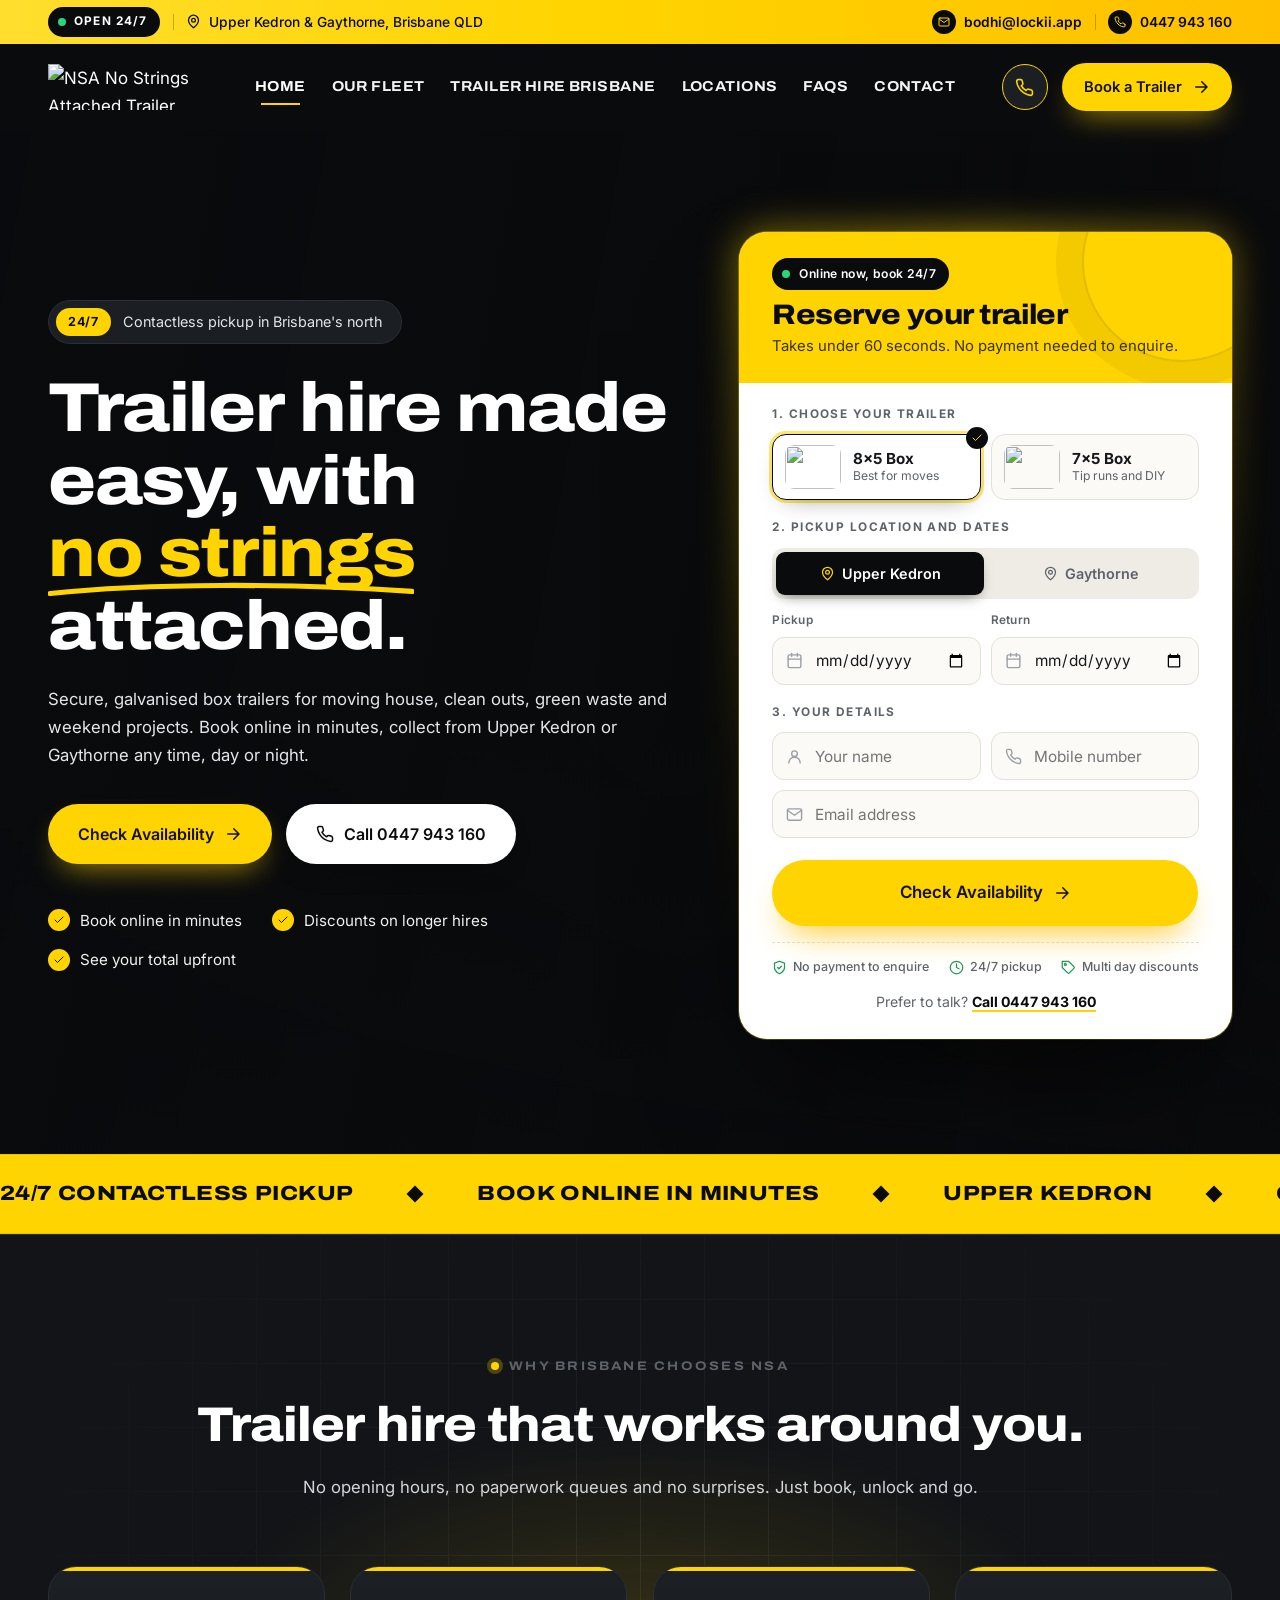
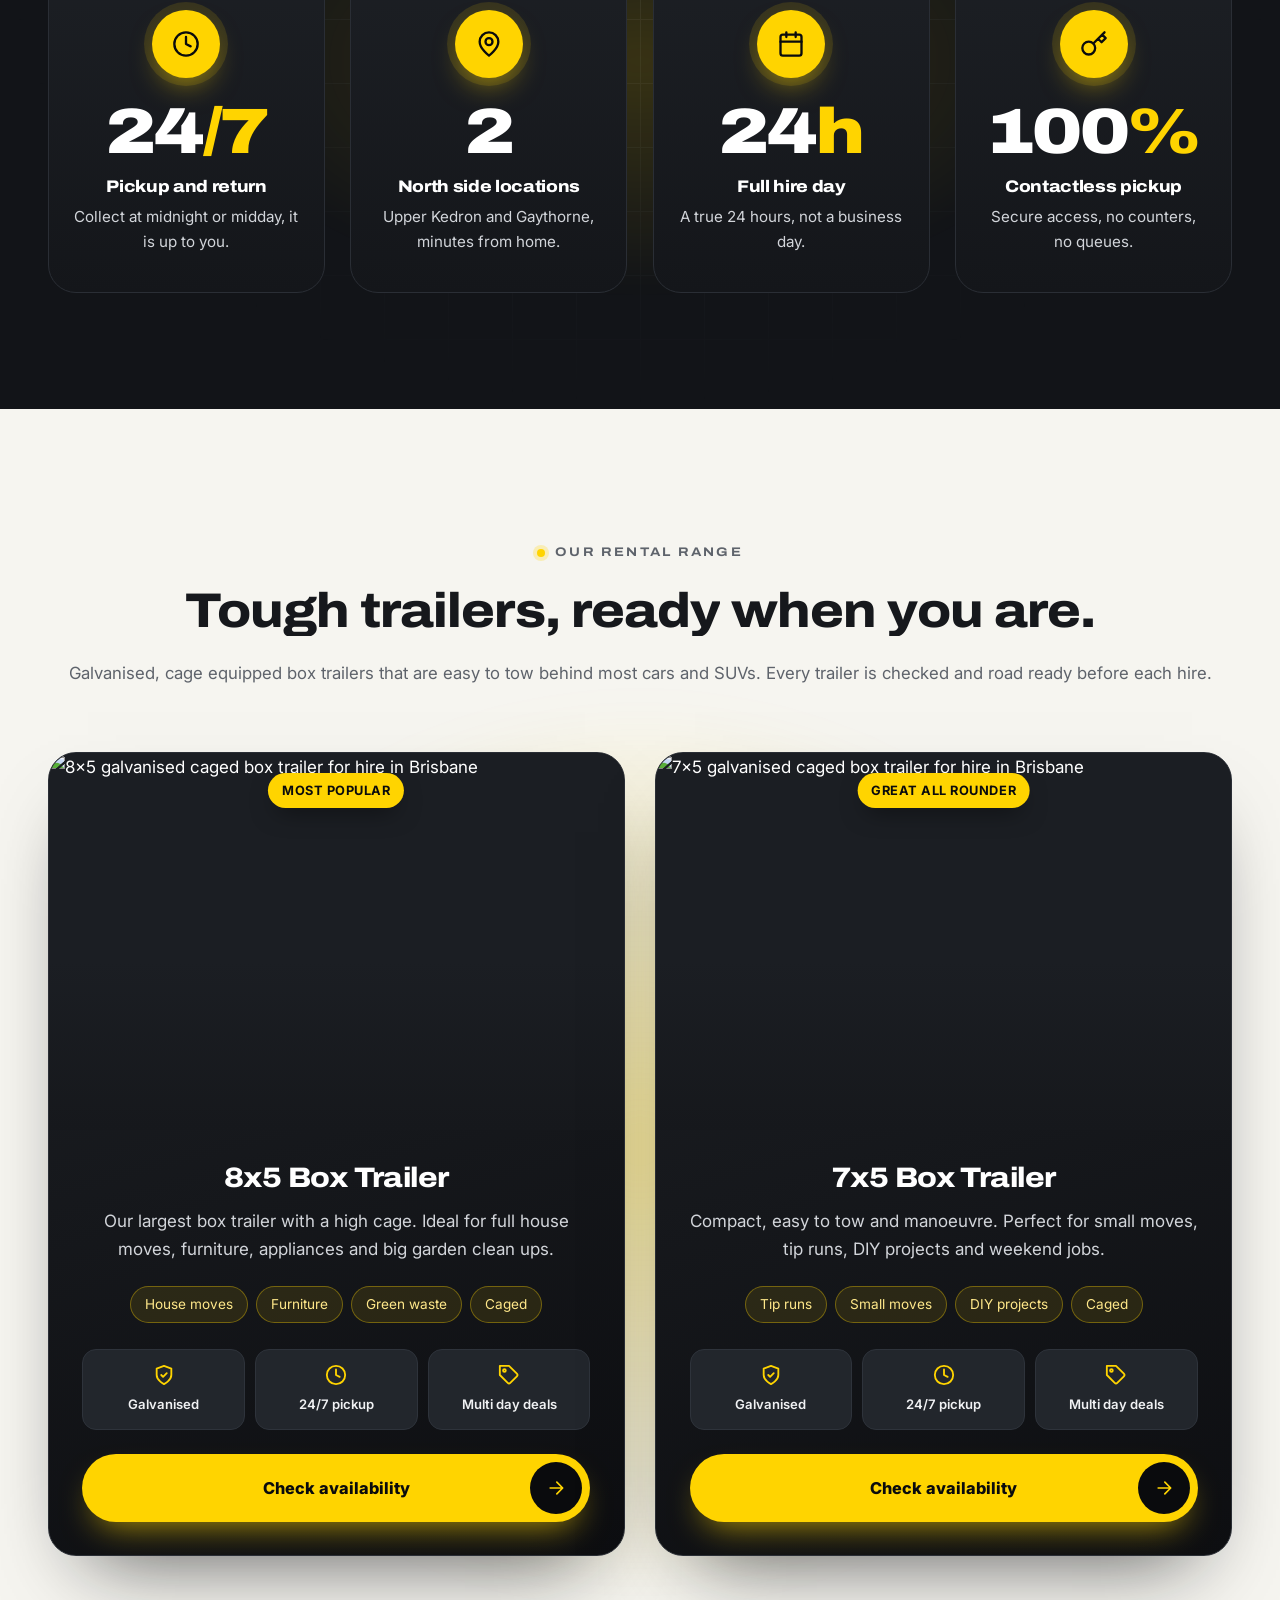
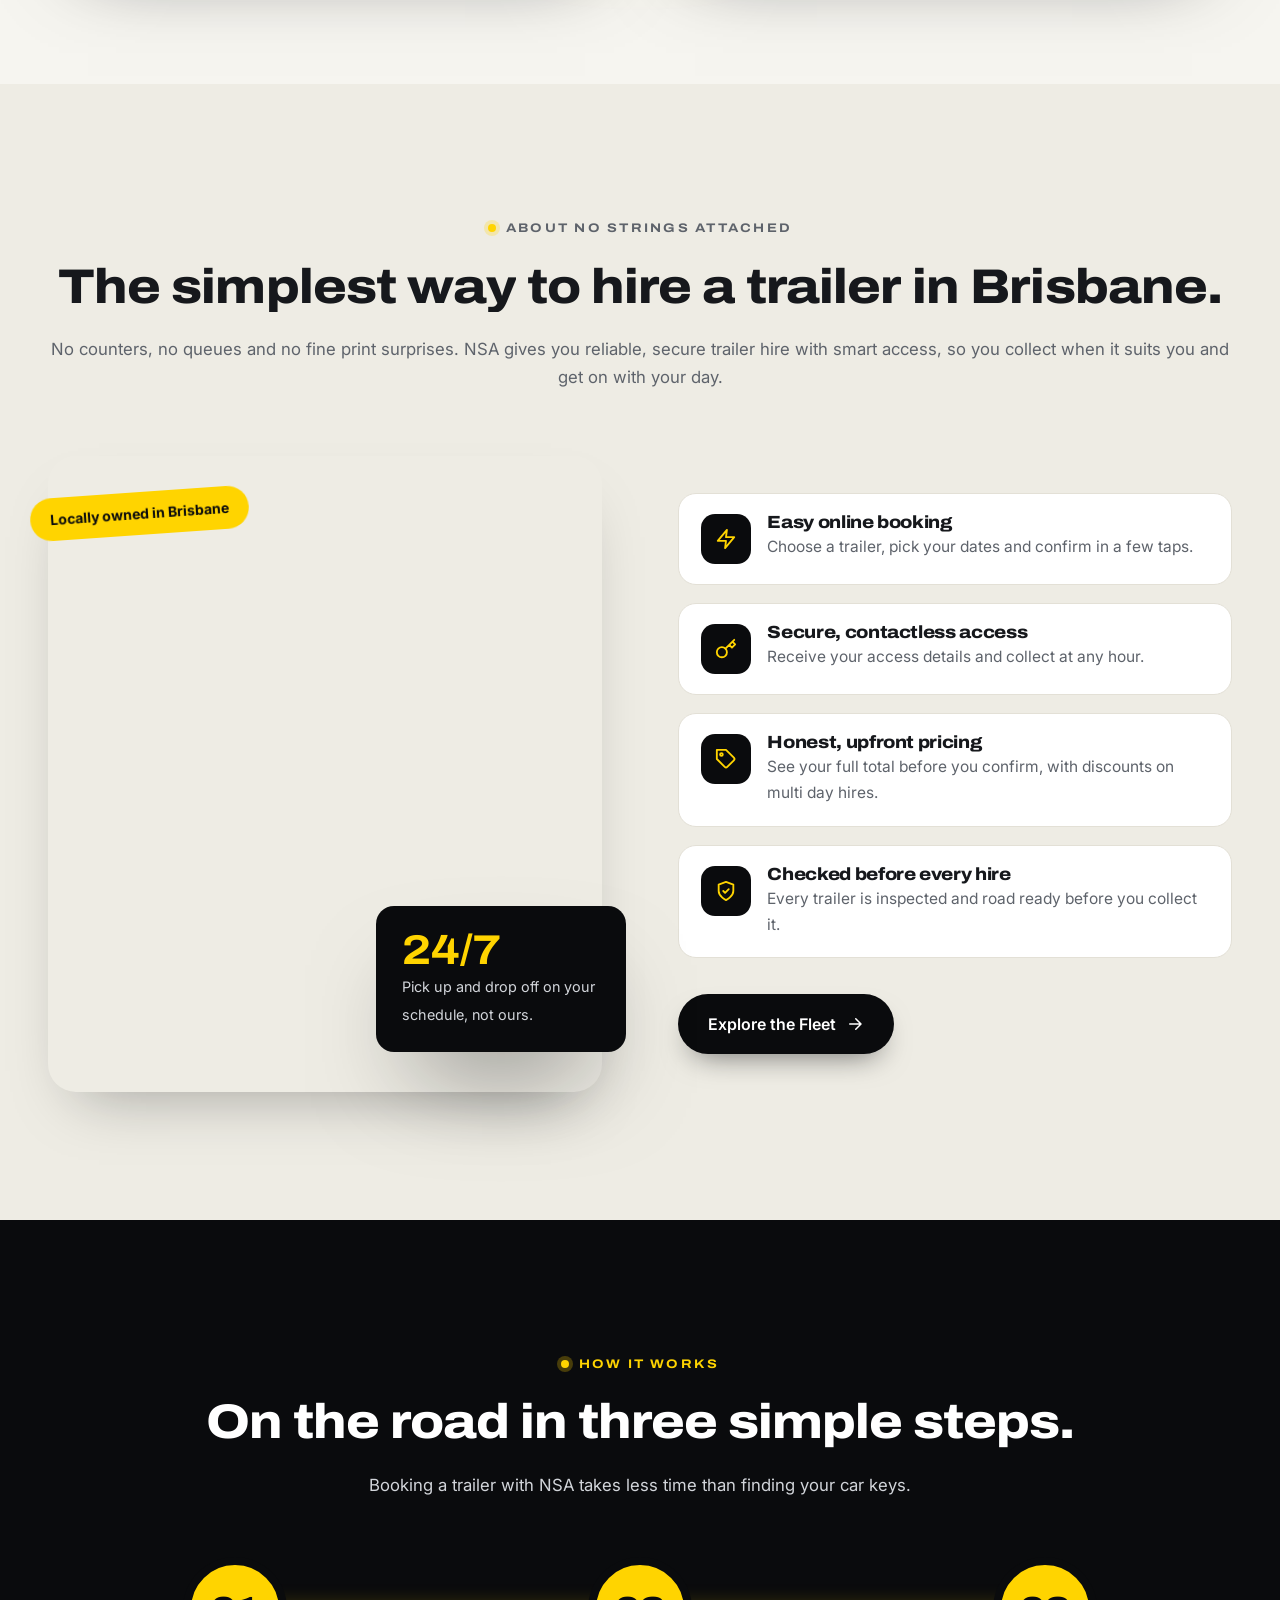
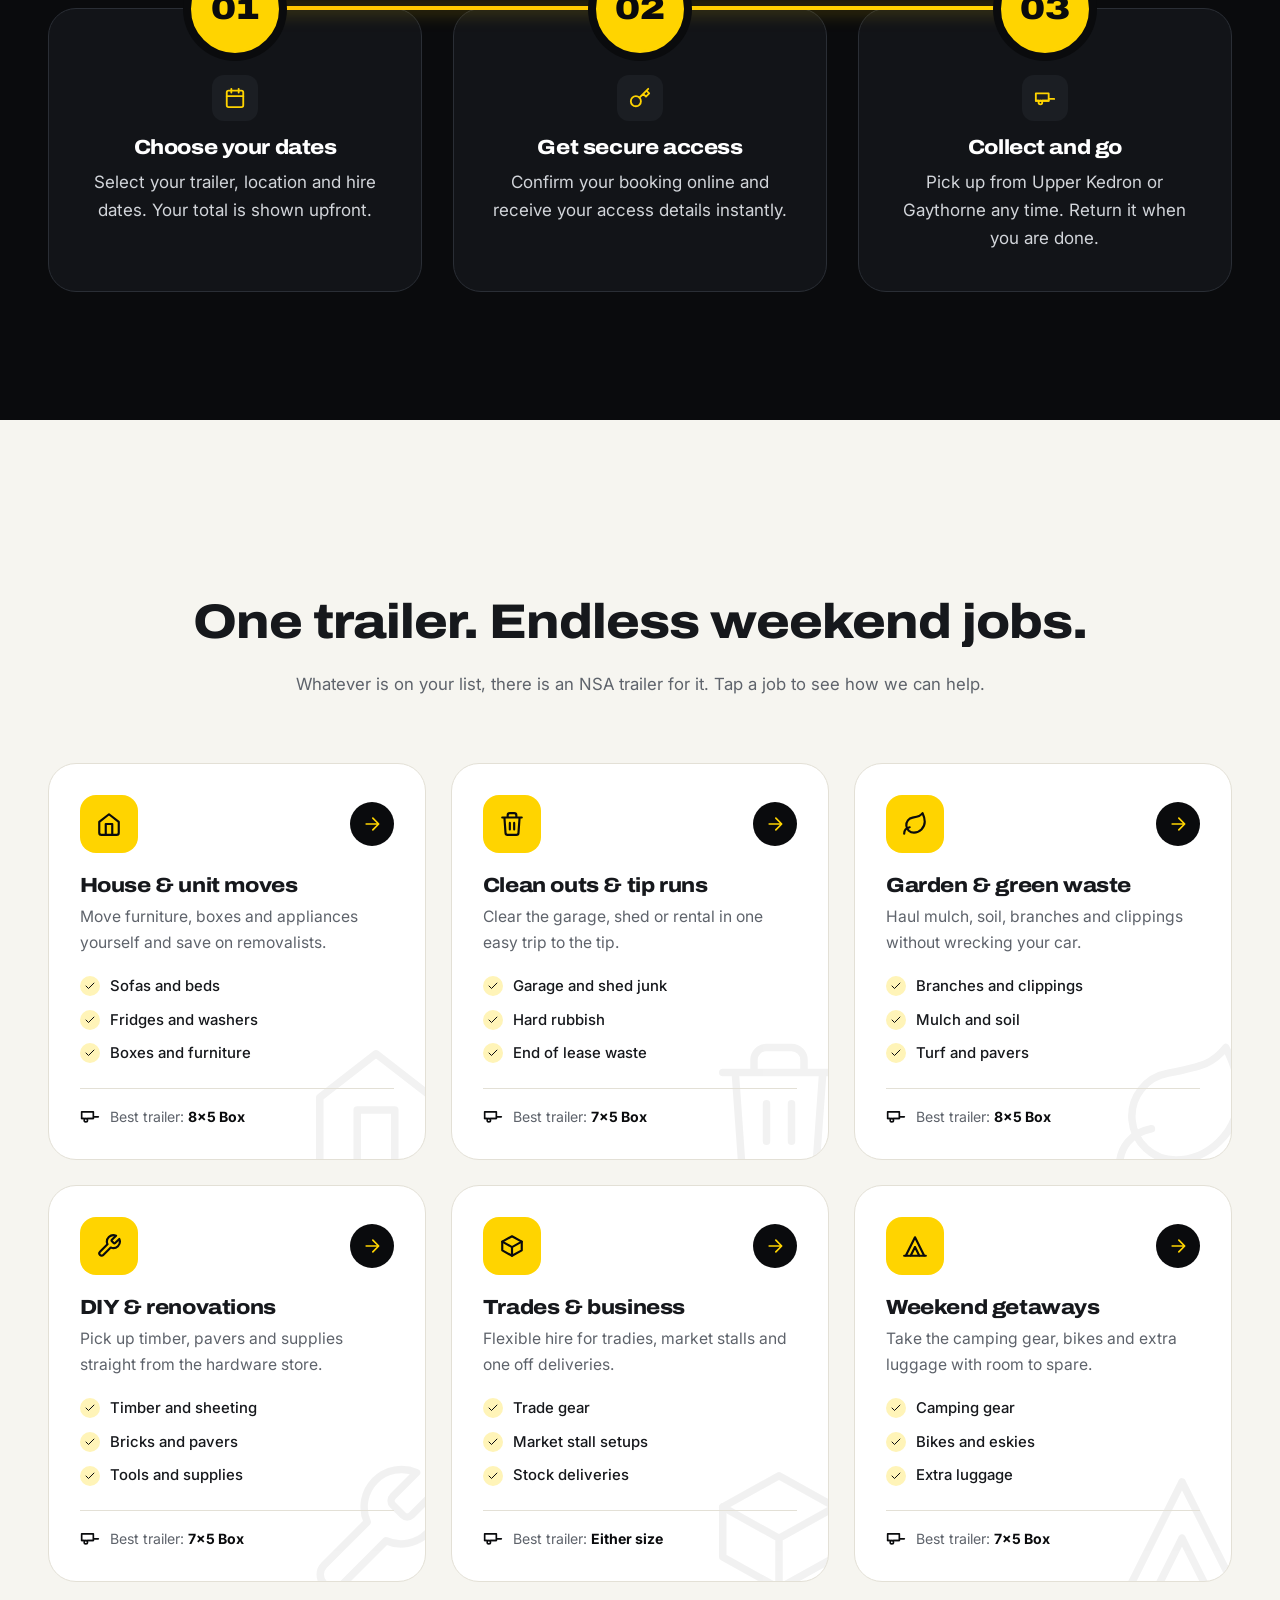
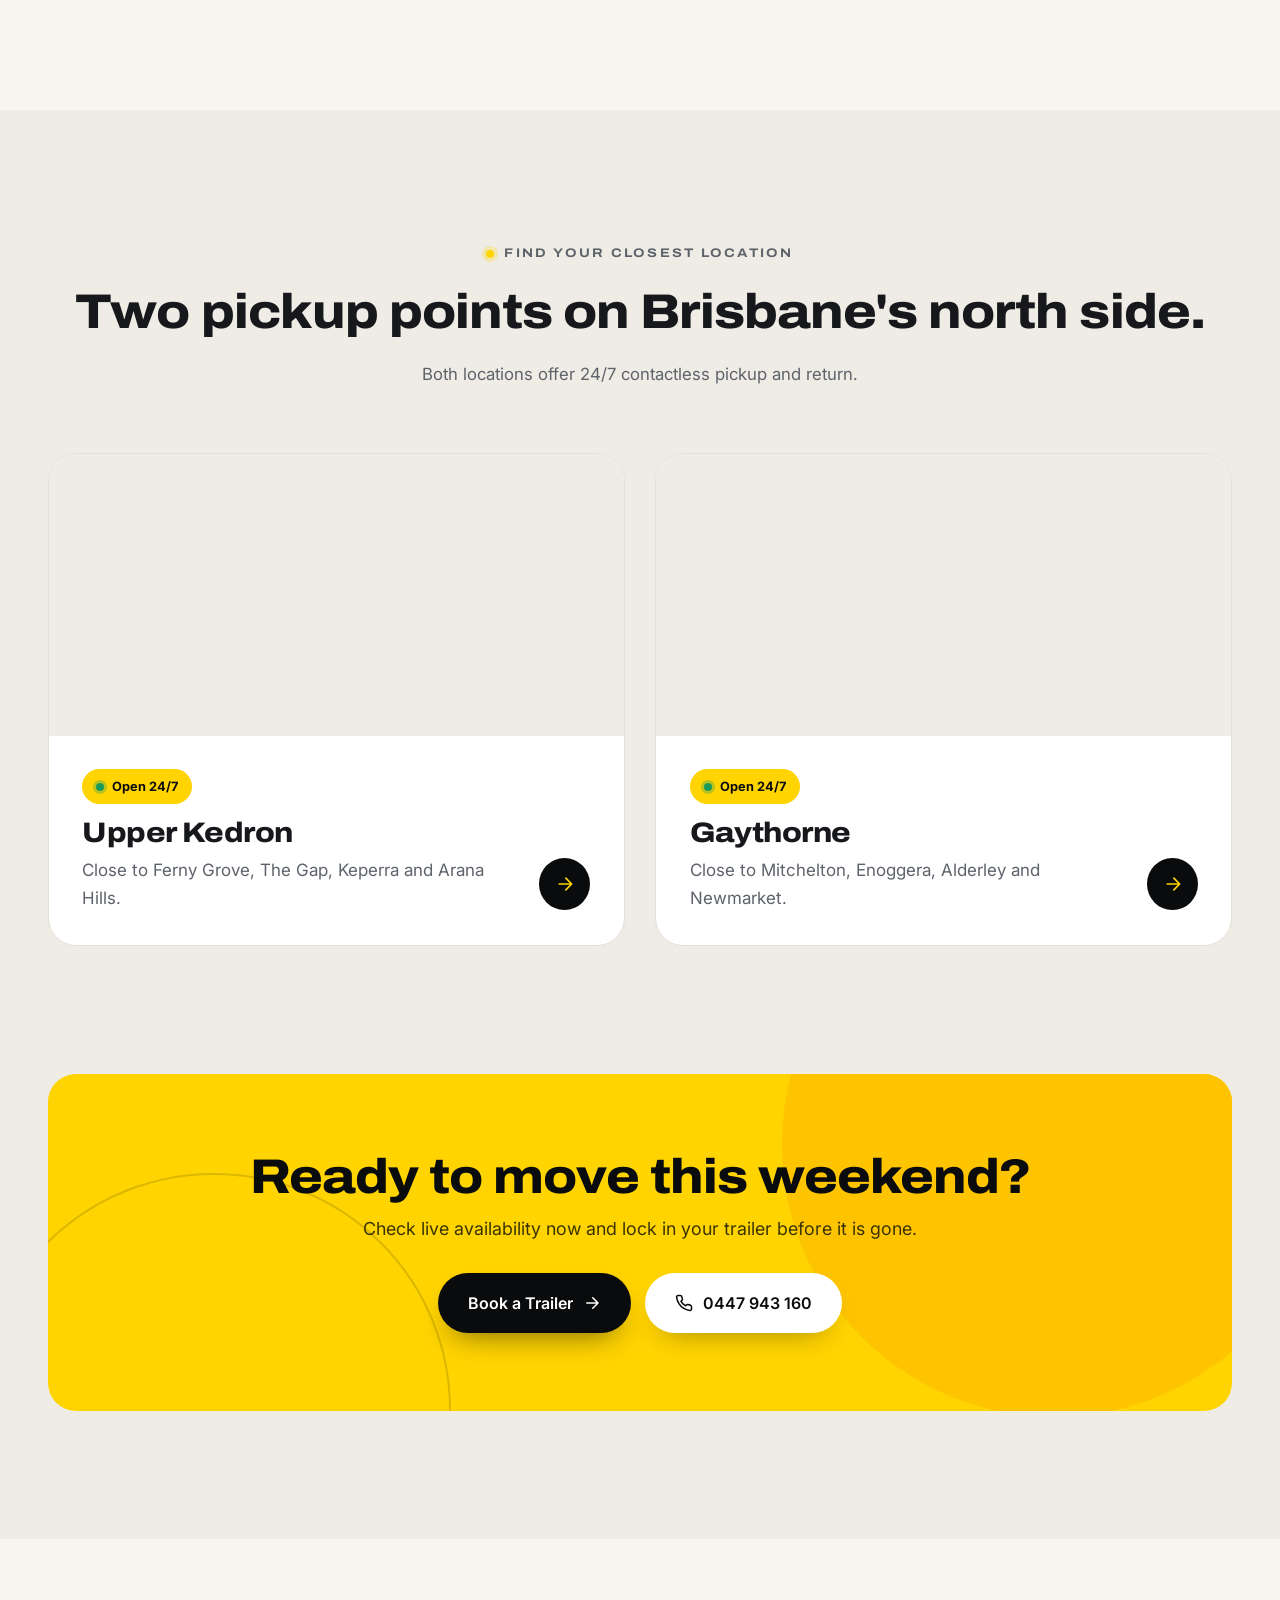
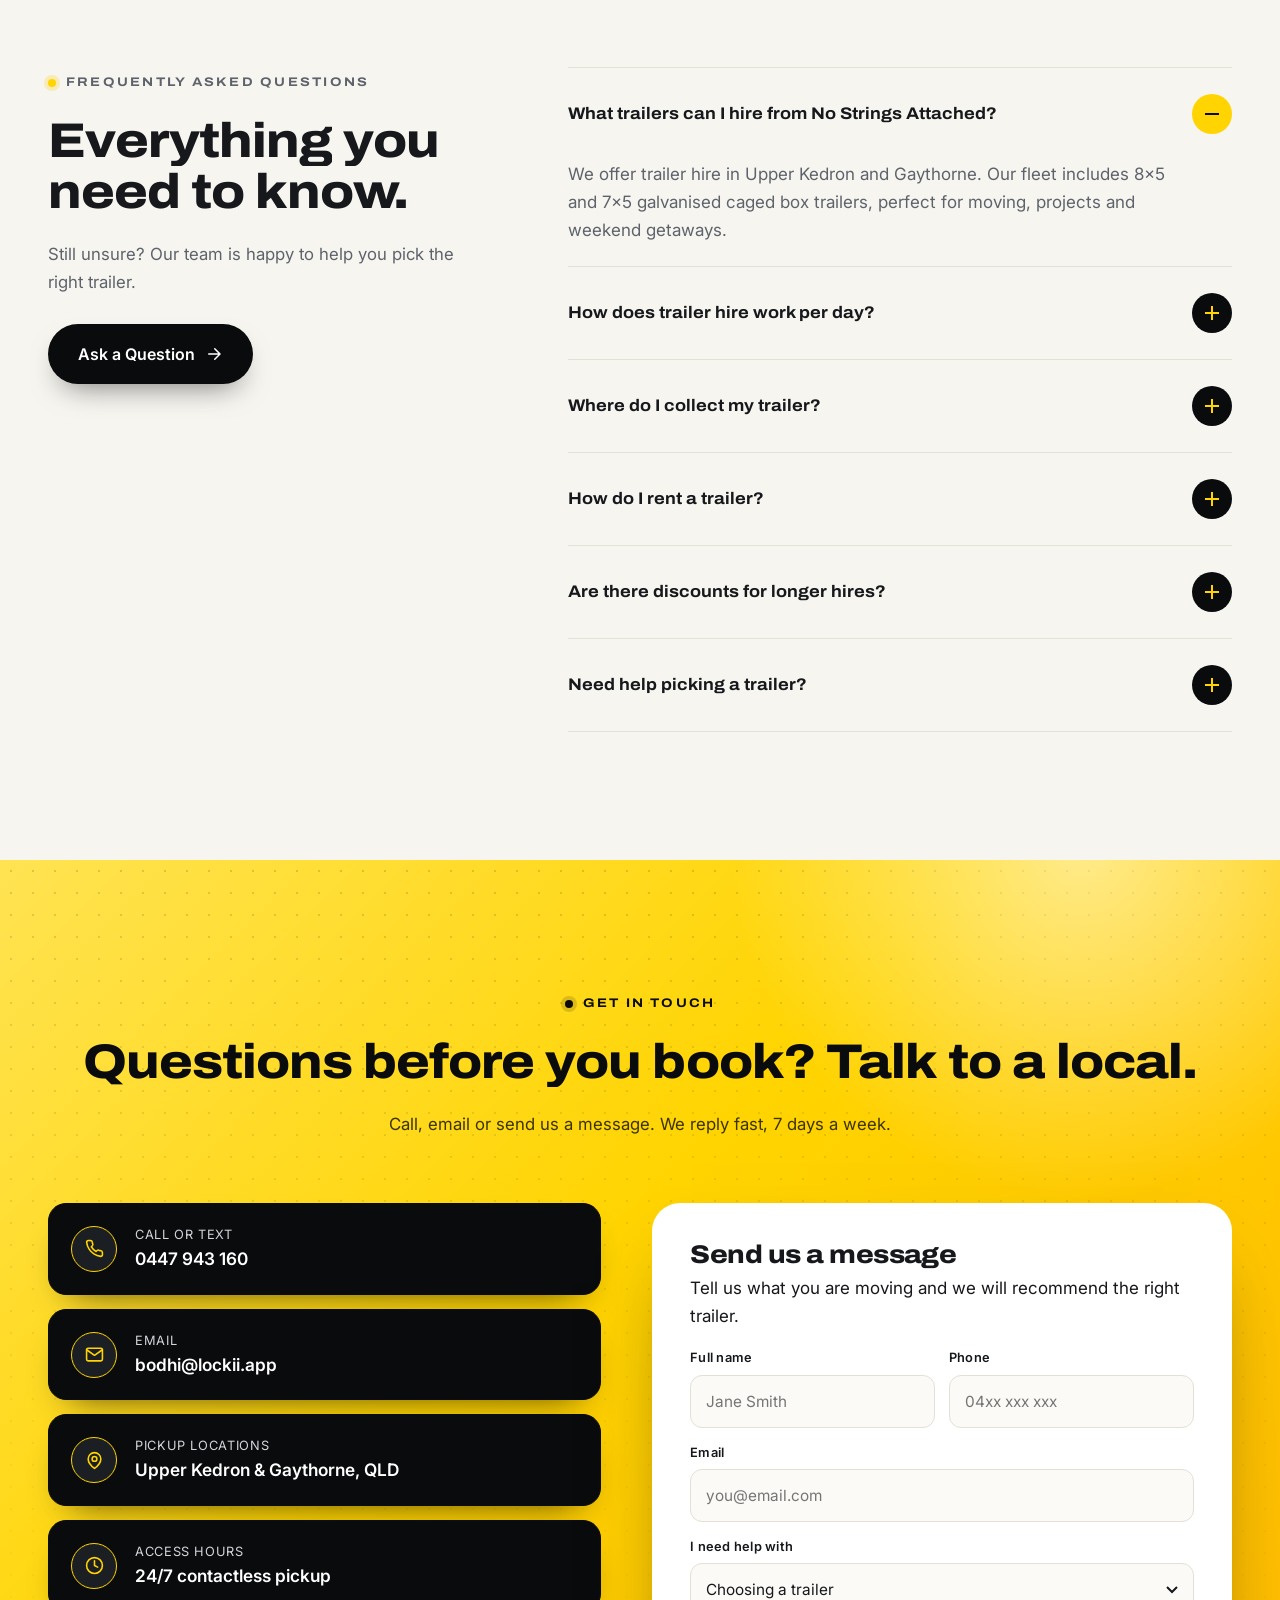
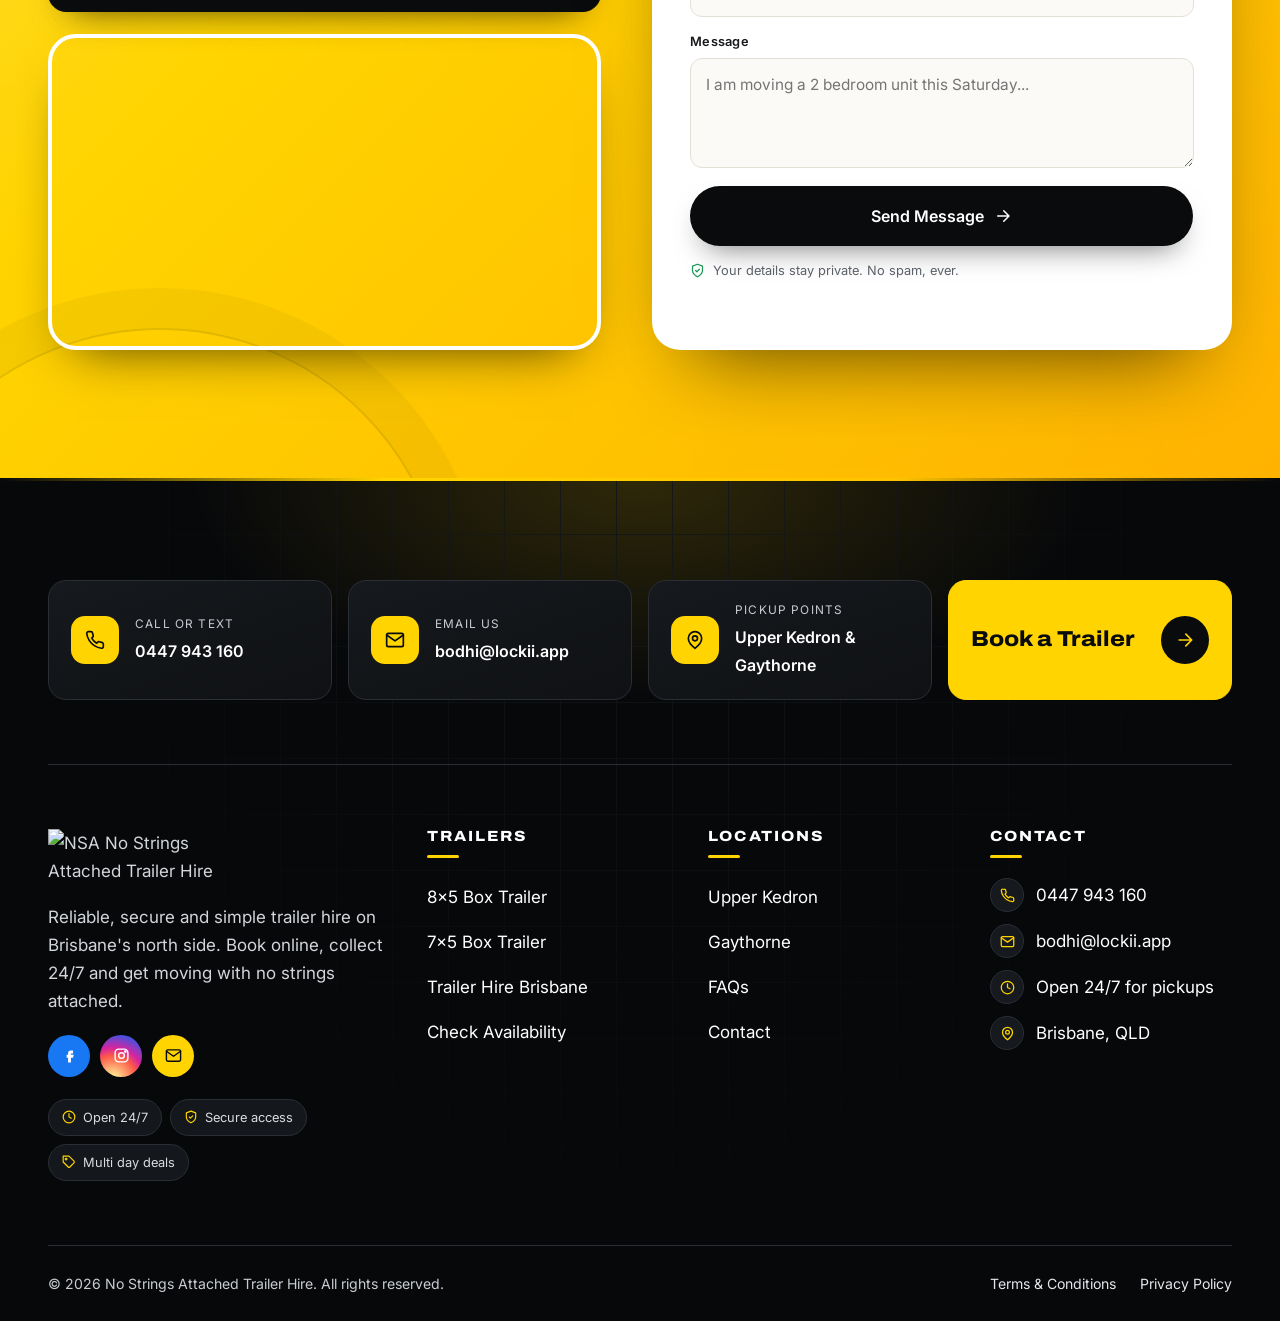
==== index.html @ 1bde9bd7 "Centre rental card badges, remove size labels" ====
<!doctype html>
<html lang="en-AU">
<head>
<meta charset="utf-8">
<meta name="viewport" content="width=device-width, initial-scale=1">
<meta name="referrer" content="no-referrer">
<title>Trailer Hire Brisbane North | 24/7 Box Trailer Hire | NSA Trailers</title>
<meta name="description" content="Secure, easy trailer hire in Upper Kedron and Gaythorne. Book 8x5 and 7x5 caged box trailers online and collect 24/7 with No Strings Attached.">
<meta name="robots" content="noindex, nofollow">
<meta property="og:title" content="Trailer Hire Brisbane North | 24/7 Box Trailer Hire | NSA Trailers">
<meta property="og:description" content="Secure, easy trailer hire in Upper Kedron and Gaythorne. Book 8x5 and 7x5 caged box trailers online and collect 24/7 with No Strings Attached.">
<meta property="og:type" content="website">
<meta name="theme-color" content="#0A0B0D">
<link rel="icon" href="https://cdn.lockii.app/f924369c-811d-4f8e-b768-aecd5cfa0ce8.png?class=md">
<link rel="preconnect" href="https://fonts.googleapis.com"><link rel="preconnect" href="https://fonts.gstatic.com" crossorigin><link href="https://fonts.googleapis.com/css2?family=Archivo:wdth,wght@62..125,400..900&family=Inter:wght@400;500;600;700&display=swap" rel="stylesheet">
<link rel="stylesheet" href="nsa.css?v=85a15f70">
<script type="application/ld+json">{"@context": "https://schema.org", "@type": "LocalBusiness", "name": "No Strings Attached Trailer Hire", "url": "https://www.nsatrailers.com.au/", "telephone": "+61447943160", "email": "bodhi@lockii.app", "image": "https://cdn.lockii.app/f924369c-811d-4f8e-b768-aecd5cfa0ce8.png?class=md", "areaServed": ["Upper Kedron", "Gaythorne", "Brisbane"], "address": {"@type": "PostalAddress", "addressLocality": "Brisbane", "addressRegion": "QLD", "addressCountry": "AU"}, "openingHours": "Mo-Su 00:00-23:59"}</script>
<script type="application/ld+json">{"@context": "https://schema.org", "@type": "FAQPage", "mainEntity": [{"@type": "Question", "name": "What trailers can I hire from No Strings Attached?", "acceptedAnswer": {"@type": "Answer", "text": "We offer trailer hire in Upper Kedron and Gaythorne. Our fleet includes 8x5 and 7x5 galvanised caged box trailers, perfect for moving, projects and weekend getaways."}}, {"@type": "Question", "name": "How does trailer hire work per day?", "acceptedAnswer": {"@type": "Answer", "text": "Our daily hire period is 24 hours. You will see your total before confirming your booking. Rates vary by trailer and longer hires are discounted."}}, {"@type": "Question", "name": "Where do I collect my trailer?", "acceptedAnswer": {"@type": "Answer", "text": "Pick up your trailer at Upper Kedron or Gaythorne. Book online, receive your secure access details and collect your trailer at your convenience. Call 0447 943 160 for assistance."}}, {"@type": "Question", "name": "How do I rent a trailer?", "acceptedAnswer": {"@type": "Answer", "text": "Select your trailer, location and dates to book online in minutes. You will see all availability and your total before confirming. Need help? Email bodhi@lockii.app or call 0447 943 160."}}, {"@type": "Question", "name": "Are there discounts for longer hires?", "acceptedAnswer": {"@type": "Answer", "text": "Yes. We offer discounts for multi day and extended trailer hires. The total depends on the trailer and duration, so check your dates on the booking form or contact us for details."}}, {"@type": "Question", "name": "Need help picking a trailer?", "acceptedAnswer": {"@type": "Answer", "text": "If you are not sure which trailer is right for your job, just ask. Our team is happy to help you choose the best fit."}}]}</script>
</head>
<body class="page-home">
<a class="sr-only" href="#main">Skip to content</a>
<div class="progress" aria-hidden="true"></div>
<div class="topbar">
  <div class="container">
    <ul class="topbar__list">
      <li><span class="topbar__open"><i></i>Open 24/7</span></li>
      <li class="topbar__hide-md"><svg viewBox="0 0 24 24" fill="none" stroke="currentColor" stroke-width="2" stroke-linecap="round" stroke-linejoin="round" aria-hidden="true"><path d="M20 10c0 6-8 12-8 12s-8-6-8-12a8 8 0 0 1 16 0z"/><circle cx="12" cy="10" r="3"/></svg> Upper Kedron &amp; Gaythorne, Brisbane QLD</li>
      <li class="topbar__hide-md"><svg viewBox="0 0 24 24" fill="none" stroke="currentColor" stroke-width="2" stroke-linecap="round" stroke-linejoin="round" aria-hidden="true"><path d="M20.6 13.4 13.4 20.6a2 2 0 0 1-2.8 0L2 12V2h10l8.6 8.6a2 2 0 0 1 0 2.8z"/><circle cx="7" cy="7" r="1.5"/></svg> Discounts On Multi Day Hires</li>
    </ul>
    <ul class="topbar__list">
      <li><a href="mailto:bodhi@lockii.app"><span class="topbar__ico"><svg viewBox="0 0 24 24" fill="none" stroke="currentColor" stroke-width="2" stroke-linecap="round" stroke-linejoin="round" aria-hidden="true"><rect x="2" y="4" width="20" height="16" rx="2"/><path d="m22 6-10 7L2 6"/></svg></span>bodhi@lockii.app</a></li>
      <li><a href="tel:+61447943160"><span class="topbar__ico"><svg viewBox="0 0 24 24" fill="none" stroke="currentColor" stroke-width="2" stroke-linecap="round" stroke-linejoin="round" aria-hidden="true"><path d="M22 16.9v3a2 2 0 0 1-2.2 2 19.8 19.8 0 0 1-8.6-3.1 19.5 19.5 0 0 1-6-6A19.8 19.8 0 0 1 2.1 4.2 2 2 0 0 1 4.1 2h3a2 2 0 0 1 2 1.7c.1.9.4 1.8.7 2.7a2 2 0 0 1-.5 2.1L8 9.8a16 16 0 0 0 6 6l1.3-1.3a2 2 0 0 1 2.1-.4c.9.3 1.8.6 2.7.7a2 2 0 0 1 1.7 2z"/></svg></span>0447 943 160</a></li>
    </ul>
  </div>
</div>
<header class="site-header">
  <div class="container">
    <a class="logo" href="./" aria-label="No Strings Attached Trailer Hire home">
      <img src="https://cdn.lockii.app/f924369c-811d-4f8e-b768-aecd5cfa0ce8.png?class=md" alt="NSA No Strings Attached Trailer Hire" width="160" height="46">
    </a>
    <nav aria-label="Primary">
      <ul class="nav">
        <li><a href="./" class="is-active">Home</a></li>
        <li><a href="./#fleet">Our Fleet</a></li>
        <li><a href="trailer-hire-brisbane.html" class="">Trailer Hire Brisbane</a></li>
        <li><a href="./#locations">Locations</a></li>
        <li><a href="./#faq">FAQs</a></li>
        <li><a href="#contact">Contact</a></li>
      </ul>
    </nav>
    <div class="header-actions">
      <a class="header-call" href="tel:+61447943160" aria-label="Call NSA Trailers on 0447 943 160">
        <span class="icon-circle icon-circle--pulse"><svg viewBox="0 0 24 24" fill="none" stroke="currentColor" stroke-width="2" stroke-linecap="round" stroke-linejoin="round" aria-hidden="true"><path d="M22 16.9v3a2 2 0 0 1-2.2 2 19.8 19.8 0 0 1-8.6-3.1 19.5 19.5 0 0 1-6-6A19.8 19.8 0 0 1 2.1 4.2 2 2 0 0 1 4.1 2h3a2 2 0 0 1 2 1.7c.1.9.4 1.8.7 2.7a2 2 0 0 1-.5 2.1L8 9.8a16 16 0 0 0 6 6l1.3-1.3a2 2 0 0 1 2.1-.4c.9.3 1.8.6 2.7.7a2 2 0 0 1 1.7 2z"/></svg></span>
        <span class="header-call__text"><small>Call us anytime</small>0447 943 160</span>
      </a>
      <a class="btn btn--brand btn--sm" href="#quote">Book a Trailer <svg viewBox="0 0 24 24" fill="none" stroke="currentColor" stroke-width="2" stroke-linecap="round" stroke-linejoin="round" aria-hidden="true"><path d="M5 12h14M13 5l7 7-7 7"/></svg></a>
      <button class="hamburger" aria-label="Open menu" aria-expanded="false" aria-controls="mobile-panel"><span></span><span></span><span></span></button>
    </div>
  </div>
</header>
<div class="mobile-panel" id="mobile-panel">
  <ul>
    <li><a href="./">Home</a></li>
    <li><a href="./#fleet">Our Fleet</a></li>
    <li><a href="trailer-hire-brisbane.html">Trailer Hire Brisbane</a></li>
    <li><a href="./#locations">Locations</a></li>
    <li><a href="./#faq">FAQs</a></li>
    <li><a href="#contact">Contact</a></li>
  </ul>
  <a class="btn btn--brand btn--block" href="#quote">Book a Trailer <svg viewBox="0 0 24 24" fill="none" stroke="currentColor" stroke-width="2" stroke-linecap="round" stroke-linejoin="round" aria-hidden="true"><path d="M5 12h14M13 5l7 7-7 7"/></svg></a>
  <p>Upper Kedron &amp; Gaythorne, Brisbane QLD<br>0447 943 160 &middot; bodhi@lockii.app</p>
</div>
<main id="main">
<!-- HERO: content visible immediately, no reveal animation -->
<section class="hero">
  <div class="hero__bg" style="background-image:url('https://cdn.lockii.app/a5ae50af-2bdd-4f65-ba10-10ef1a1c7e97.png?class=xl')"></div>
  <div class="container hero__grid">
    <div class="hero__content">
      <span class="hero__badge"><b>24/7</b> Contactless pickup in Brisbane's north</span>
      <h1>Trailer hire made easy, with <em>no strings<svg viewBox="0 0 300 20" preserveAspectRatio="none" aria-hidden="true"><path d="M2 14 C 80 4, 200 4, 298 12" fill="none" stroke="currentColor" stroke-width="5" stroke-linecap="round"/></svg></em> attached.</h1>
      <p class="hero__lead">Secure, galvanised box trailers for moving house, clean outs, green waste and weekend projects. Book online in minutes, collect from Upper Kedron or Gaythorne any time, day or night.</p>
      <div class="hero__ctas">
        <a class="btn btn--brand" href="#quote">Check Availability <svg viewBox="0 0 24 24" fill="none" stroke="currentColor" stroke-width="2" stroke-linecap="round" stroke-linejoin="round" aria-hidden="true"><path d="M5 12h14M13 5l7 7-7 7"/></svg></a>
        <a class="btn btn--white" href="tel:+61447943160"><svg viewBox="0 0 24 24" fill="none" stroke="currentColor" stroke-width="2" stroke-linecap="round" stroke-linejoin="round" aria-hidden="true"><path d="M22 16.9v3a2 2 0 0 1-2.2 2 19.8 19.8 0 0 1-8.6-3.1 19.5 19.5 0 0 1-6-6A19.8 19.8 0 0 1 2.1 4.2 2 2 0 0 1 4.1 2h3a2 2 0 0 1 2 1.7c.1.9.4 1.8.7 2.7a2 2 0 0 1-.5 2.1L8 9.8a16 16 0 0 0 6 6l1.3-1.3a2 2 0 0 1 2.1-.4c.9.3 1.8.6 2.7.7a2 2 0 0 1 1.7 2z"/></svg> Call 0447 943 160</a>
      </div>
      <ul class="hero__trust">
        <li><span class="check"><svg viewBox="0 0 24 24" fill="none" stroke="currentColor" stroke-width="2" stroke-linecap="round" stroke-linejoin="round" aria-hidden="true"><path d="M20 6 9 17l-5-5"/></svg></span>Book online in minutes</li>
        <li><span class="check"><svg viewBox="0 0 24 24" fill="none" stroke="currentColor" stroke-width="2" stroke-linecap="round" stroke-linejoin="round" aria-hidden="true"><path d="M20 6 9 17l-5-5"/></svg></span>Discounts on longer hires</li>
        <li><span class="check"><svg viewBox="0 0 24 24" fill="none" stroke="currentColor" stroke-width="2" stroke-linecap="round" stroke-linejoin="round" aria-hidden="true"><path d="M20 6 9 17l-5-5"/></svg></span>See your total upfront</li>
      </ul>
    </div>
    <div class="hero__media" role="img" aria-label="NSA galvanised box trailers ready for hire in Brisbane" style="background-image:url('https://cdn.lockii.app/a5ae50af-2bdd-4f65-ba10-10ef1a1c7e97.png?class=lg')"></div>
    <div class="hero__form">
      <form class="form-card qf" id="quote" data-demo action="#" method="post">
  <div class="form-body">
    <div class="qf__head">
      <div class="qf__status"><i></i>Online now, book 24/7</div>
      <h2>Reserve your trailer</h2>
      <p>Takes under 60 seconds. No payment needed to enquire.</p>
    </div>

    <div class="qf__inner">
      <fieldset class="qf__group">
        <legend>1. Choose your trailer</legend>
        <div class="qf__trailers">
          <label class="qf__trailer">
            <input type="radio" name="trailer" value="8x5 Box Trailer" checked>
            <span class="qf__trailer-card">
              <img src="https://cdn.lockii.app/2320e099-0bde-4f87-959a-b93867286022.png?class=sm" alt="" width="64" height="48">
              <span><b>8x5 Box</b><small>Best for moves</small></span>
              <span class="qf__tick"><svg viewBox="0 0 24 24" fill="none" stroke="currentColor" stroke-width="2" stroke-linecap="round" stroke-linejoin="round" aria-hidden="true"><path d="M20 6 9 17l-5-5"/></svg></span>
            </span>
          </label>
          <label class="qf__trailer">
            <input type="radio" name="trailer" value="7x5 Box Trailer">
            <span class="qf__trailer-card">
              <img src="https://cdn.lockii.app/636c26be-ded8-49c7-9a54-d8475d29669a.png?class=sm" alt="" width="64" height="48">
              <span><b>7x5 Box</b><small>Tip runs and DIY</small></span>
              <span class="qf__tick"><svg viewBox="0 0 24 24" fill="none" stroke="currentColor" stroke-width="2" stroke-linecap="round" stroke-linejoin="round" aria-hidden="true"><path d="M20 6 9 17l-5-5"/></svg></span>
            </span>
          </label>
        </div>
      </fieldset>

      <fieldset class="qf__group">
        <legend>2. Pickup location and dates</legend>
        <div class="qf__seg" role="radiogroup">
          <label><input type="radio" name="location" value="Upper Kedron" checked><span><svg viewBox="0 0 24 24" fill="none" stroke="currentColor" stroke-width="2" stroke-linecap="round" stroke-linejoin="round" aria-hidden="true"><path d="M20 10c0 6-8 12-8 12s-8-6-8-12a8 8 0 0 1 16 0z"/><circle cx="12" cy="10" r="3"/></svg> Upper Kedron</span></label>
          <label><input type="radio" name="location" value="Gaythorne"><span><svg viewBox="0 0 24 24" fill="none" stroke="currentColor" stroke-width="2" stroke-linecap="round" stroke-linejoin="round" aria-hidden="true"><path d="M20 10c0 6-8 12-8 12s-8-6-8-12a8 8 0 0 1 16 0z"/><circle cx="12" cy="10" r="3"/></svg> Gaythorne</span></label>
        </div>
        <div class="form-grid qf__dates">
          <div class="field qf__field"><label for="q-start">Pickup</label><span class="qf__ico"><svg viewBox="0 0 24 24" fill="none" stroke="currentColor" stroke-width="2" stroke-linecap="round" stroke-linejoin="round" aria-hidden="true"><rect x="3" y="4" width="18" height="18" rx="2"/><path d="M16 2v4M8 2v4M3 10h18"/></svg></span><input id="q-start" name="start" type="date" required></div>
          <div class="field qf__field"><label for="q-end">Return</label><span class="qf__ico"><svg viewBox="0 0 24 24" fill="none" stroke="currentColor" stroke-width="2" stroke-linecap="round" stroke-linejoin="round" aria-hidden="true"><rect x="3" y="4" width="18" height="18" rx="2"/><path d="M16 2v4M8 2v4M3 10h18"/></svg></span><input id="q-end" name="end" type="date" required></div>
        </div>
      </fieldset>

      <fieldset class="qf__group">
        <legend>3. Your details</legend>
        <div class="form-grid">
          <div class="field qf__field"><label for="q-name" class="sr-only">Name</label><span class="qf__ico"><svg viewBox="0 0 24 24" fill="none" stroke="currentColor" stroke-width="2" stroke-linecap="round" stroke-linejoin="round" aria-hidden="true"><circle cx="12" cy="8" r="4"/><path d="M4 21a8 8 0 0 1 16 0"/></svg></span><input id="q-name" name="name" required autocomplete="name" placeholder="Your name"></div>
          <div class="field qf__field"><label for="q-phone" class="sr-only">Phone</label><span class="qf__ico"><svg viewBox="0 0 24 24" fill="none" stroke="currentColor" stroke-width="2" stroke-linecap="round" stroke-linejoin="round" aria-hidden="true"><path d="M22 16.9v3a2 2 0 0 1-2.2 2 19.8 19.8 0 0 1-8.6-3.1 19.5 19.5 0 0 1-6-6A19.8 19.8 0 0 1 2.1 4.2 2 2 0 0 1 4.1 2h3a2 2 0 0 1 2 1.7c.1.9.4 1.8.7 2.7a2 2 0 0 1-.5 2.1L8 9.8a16 16 0 0 0 6 6l1.3-1.3a2 2 0 0 1 2.1-.4c.9.3 1.8.6 2.7.7a2 2 0 0 1 1.7 2z"/></svg></span><input id="q-phone" name="phone" type="tel" required autocomplete="tel" placeholder="Mobile number"></div>
          <div class="field qf__field field--full"><label for="q-email" class="sr-only">Email</label><span class="qf__ico"><svg viewBox="0 0 24 24" fill="none" stroke="currentColor" stroke-width="2" stroke-linecap="round" stroke-linejoin="round" aria-hidden="true"><rect x="2" y="4" width="20" height="16" rx="2"/><path d="m22 6-10 7L2 6"/></svg></span><input id="q-email" name="email" type="email" required autocomplete="email" placeholder="Email address"></div>
        </div>
      </fieldset>

      <button class="btn btn--brand btn--block qf__submit" type="submit"><span>Check Availability</span> <svg viewBox="0 0 24 24" fill="none" stroke="currentColor" stroke-width="2" stroke-linecap="round" stroke-linejoin="round" aria-hidden="true"><path d="M5 12h14M13 5l7 7-7 7"/></svg></button>

      <ul class="qf__trust">
        <li><svg viewBox="0 0 24 24" fill="none" stroke="currentColor" stroke-width="2" stroke-linecap="round" stroke-linejoin="round" aria-hidden="true"><path d="M12 22s8-4 8-10V5l-8-3-8 3v7c0 6 8 10 8 10z"/><path d="m9 12 2 2 4-4"/></svg> No payment to enquire</li>
        <li><svg viewBox="0 0 24 24" fill="none" stroke="currentColor" stroke-width="2" stroke-linecap="round" stroke-linejoin="round" aria-hidden="true"><circle cx="12" cy="12" r="10"/><path d="M12 6v6l4 2"/></svg> 24/7 pickup</li>
        <li><svg viewBox="0 0 24 24" fill="none" stroke="currentColor" stroke-width="2" stroke-linecap="round" stroke-linejoin="round" aria-hidden="true"><path d="M20.6 13.4 13.4 20.6a2 2 0 0 1-2.8 0L2 12V2h10l8.6 8.6a2 2 0 0 1 0 2.8z"/><circle cx="7" cy="7" r="1.5"/></svg> Multi day discounts</li>
      </ul>
      <a class="qf__call" href="tel:+61447943160">Prefer to talk? <b>Call 0447 943 160</b></a>
    </div>
  </div>
  <div class="form-success"><span class="check"><svg viewBox="0 0 24 24" fill="none" stroke="currentColor" stroke-width="2" stroke-linecap="round" stroke-linejoin="round" aria-hidden="true"><path d="M20 6 9 17l-5-5"/></svg></span><h3>Request received</h3><p>Thanks! We will confirm your trailer and send your secure access details shortly.</p></div>
</form>

    </div>
  </div>
</section>

<div class="marquee" aria-hidden="true">
  <div class="marquee__track">
    <span class="marquee__item">24/7 Contactless Pickup</span><span class="marquee__item">Book Online In Minutes</span><span class="marquee__item">Upper Kedron</span><span class="marquee__item">Gaythorne</span><span class="marquee__item">Multi Day Discounts</span><span class="marquee__item">Galvanised Caged Trailers</span><span class="marquee__item">No Hidden Fees</span><span class="marquee__item">24/7 Contactless Pickup</span><span class="marquee__item">Book Online In Minutes</span><span class="marquee__item">Upper Kedron</span><span class="marquee__item">Gaythorne</span><span class="marquee__item">Multi Day Discounts</span><span class="marquee__item">Galvanised Caged Trailers</span><span class="marquee__item">No Hidden Fees</span>
  </div>
</div>

<section class="stats-band">
  <div class="container">
    <div class="section-head center">
      <span class="eyebrow reveal">Why Brisbane Chooses NSA</span>
      <h2 data-split>Trailer hire that works around you.</h2>
      <p class="lead reveal">No opening hours, no paperwork queues and no surprises. Just book, unlock and go.</p>
    </div>
    <div class="stat-grid">
      <div class="stat-card reveal" style="transition-delay:0.0s"><span class="stat-card__icon"><svg viewBox="0 0 24 24" fill="none" stroke="currentColor" stroke-width="2" stroke-linecap="round" stroke-linejoin="round" aria-hidden="true"><circle cx="12" cy="12" r="10"/><path d="M12 6v6l4 2"/></svg></span><strong class="stat-card__num"><span data-count="24">24</span><em>/7</em></strong><h3>Pickup and return</h3><p>Collect at midnight or midday, it is up to you.</p></div>
      <div class="stat-card reveal" style="transition-delay:0.1s"><span class="stat-card__icon"><svg viewBox="0 0 24 24" fill="none" stroke="currentColor" stroke-width="2" stroke-linecap="round" stroke-linejoin="round" aria-hidden="true"><path d="M20 10c0 6-8 12-8 12s-8-6-8-12a8 8 0 0 1 16 0z"/><circle cx="12" cy="10" r="3"/></svg></span><strong class="stat-card__num"><span data-count="2">2</span><em></em></strong><h3>North side locations</h3><p>Upper Kedron and Gaythorne, minutes from home.</p></div>
      <div class="stat-card reveal" style="transition-delay:0.2s"><span class="stat-card__icon"><svg viewBox="0 0 24 24" fill="none" stroke="currentColor" stroke-width="2" stroke-linecap="round" stroke-linejoin="round" aria-hidden="true"><rect x="3" y="4" width="18" height="18" rx="2"/><path d="M16 2v4M8 2v4M3 10h18"/></svg></span><strong class="stat-card__num"><span data-count="24">24</span><em>h</em></strong><h3>Full hire day</h3><p>A true 24 hours, not a business day.</p></div>
      <div class="stat-card reveal" style="transition-delay:0.3s"><span class="stat-card__icon"><svg viewBox="0 0 24 24" fill="none" stroke="currentColor" stroke-width="2" stroke-linecap="round" stroke-linejoin="round" aria-hidden="true"><circle cx="7.5" cy="15.5" r="5.5"/><path d="m21 2-9.6 9.6M15.5 7.5l3 3L22 7l-3-3"/></svg></span><strong class="stat-card__num"><span data-count="100">100</span><em>%</em></strong><h3>Contactless pickup</h3><p>Secure access, no counters, no queues.</p></div>
    </div>
  </div>
</section>

<!-- FLEET -->
<section class="section" id="fleet">
  <div class="container">
    <div class="section-head center">
      <span class="eyebrow reveal">Our Rental Range</span>
      <h2 data-split>Tough trailers, ready when you are.</h2>
      <p class="lead reveal">Galvanised, cage equipped box trailers that are easy to tow behind most cars and SUVs. Every trailer is checked and road ready before each hire.</p>
    </div>
    <div class="fleet-grid">
      <a class="fleet-card reveal" href="#quote" aria-label="Book the 8x5 Box Trailer">
        <div class="fleet-card__media"><span class="fleet-card__chip">Most popular</span><img src="https://cdn.lockii.app/2320e099-0bde-4f87-959a-b93867286022.png?class=lg" alt="8x5 galvanised caged box trailer for hire in Brisbane" loading="lazy"></div>
        <div class="fleet-card__body">
          <div class="fleet-card__top"><h3>8x5 Box Trailer</h3></div>
          <p>Our largest box trailer with a high cage. Ideal for full house moves, furniture, appliances and big garden clean ups.</p>
          <ul class="tags"><li>House moves</li><li>Furniture</li><li>Green waste</li><li>Caged</li></ul>
          <ul class="fleet-card__specs"><li><svg viewBox="0 0 24 24" fill="none" stroke="currentColor" stroke-width="2" stroke-linecap="round" stroke-linejoin="round" aria-hidden="true"><path d="M12 22s8-4 8-10V5l-8-3-8 3v7c0 6 8 10 8 10z"/><path d="m9 12 2 2 4-4"/></svg>Galvanised</li><li><svg viewBox="0 0 24 24" fill="none" stroke="currentColor" stroke-width="2" stroke-linecap="round" stroke-linejoin="round" aria-hidden="true"><circle cx="12" cy="12" r="10"/><path d="M12 6v6l4 2"/></svg>24/7 pickup</li><li><svg viewBox="0 0 24 24" fill="none" stroke="currentColor" stroke-width="2" stroke-linecap="round" stroke-linejoin="round" aria-hidden="true"><path d="M20.6 13.4 13.4 20.6a2 2 0 0 1-2.8 0L2 12V2h10l8.6 8.6a2 2 0 0 1 0 2.8z"/><circle cx="7" cy="7" r="1.5"/></svg>Multi day deals</li></ul>
          <div class="fleet-card__cta"><span>Check availability</span><span class="arrow-circle"><svg viewBox="0 0 24 24" fill="none" stroke="currentColor" stroke-width="2" stroke-linecap="round" stroke-linejoin="round" aria-hidden="true"><path d="M5 12h14M13 5l7 7-7 7"/></svg></span></div>
        </div>
      </a>
      <a class="fleet-card reveal" href="#quote" aria-label="Book the 7x5 Box Trailer" style="transition-delay:.12s">
        <div class="fleet-card__media"><span class="fleet-card__chip">Great all rounder</span><img src="https://cdn.lockii.app/636c26be-ded8-49c7-9a54-d8475d29669a.png?class=lg" alt="7x5 galvanised caged box trailer for hire in Brisbane" loading="lazy"></div>
        <div class="fleet-card__body">
          <div class="fleet-card__top"><h3>7x5 Box Trailer</h3></div>
          <p>Compact, easy to tow and manoeuvre. Perfect for small moves, tip runs, DIY projects and weekend jobs.</p>
          <ul class="tags"><li>Tip runs</li><li>Small moves</li><li>DIY projects</li><li>Caged</li></ul>
          <ul class="fleet-card__specs"><li><svg viewBox="0 0 24 24" fill="none" stroke="currentColor" stroke-width="2" stroke-linecap="round" stroke-linejoin="round" aria-hidden="true"><path d="M12 22s8-4 8-10V5l-8-3-8 3v7c0 6 8 10 8 10z"/><path d="m9 12 2 2 4-4"/></svg>Galvanised</li><li><svg viewBox="0 0 24 24" fill="none" stroke="currentColor" stroke-width="2" stroke-linecap="round" stroke-linejoin="round" aria-hidden="true"><circle cx="12" cy="12" r="10"/><path d="M12 6v6l4 2"/></svg>24/7 pickup</li><li><svg viewBox="0 0 24 24" fill="none" stroke="currentColor" stroke-width="2" stroke-linecap="round" stroke-linejoin="round" aria-hidden="true"><path d="M20.6 13.4 13.4 20.6a2 2 0 0 1-2.8 0L2 12V2h10l8.6 8.6a2 2 0 0 1 0 2.8z"/><circle cx="7" cy="7" r="1.5"/></svg>Multi day deals</li></ul>
          <div class="fleet-card__cta"><span>Check availability</span><span class="arrow-circle"><svg viewBox="0 0 24 24" fill="none" stroke="currentColor" stroke-width="2" stroke-linecap="round" stroke-linejoin="round" aria-hidden="true"><path d="M5 12h14M13 5l7 7-7 7"/></svg></span></div>
        </div>
      </a>
    </div>
  </div>
</section>

<!-- ABOUT -->
<section class="section section--paper2" id="about">
  <div class="container">
    <div class="section-head center">
      <span class="eyebrow reveal">About No Strings Attached</span>
      <h2 data-split>The simplest way to hire a trailer in Brisbane.</h2>
      <p class="lead reveal">No counters, no queues and no fine print surprises. NSA gives you reliable, secure trailer hire with smart access, so you collect when it suits you and get on with your day.</p>
    </div>
    <div class="split">
      <div class="media-stack reveal reveal--left">
        <span class="media-stack__tag">Locally owned in Brisbane</span>
        <div class="media-stack__main"><img data-parallax src="https://cdn.lockii.app/2320e099-0bde-4f87-959a-b93867286022.png?class=lg" alt="Galvanised 8x5 box trailer ready for hire at NSA Trailers Brisbane" loading="lazy"></div>
        <div class="media-stack__float"><strong>24/7</strong><span>Pick up and drop off on your schedule, not ours.</span></div>
      </div>
      <div>
        <ul class="feature-list feature-list--cards">
          <li class="reveal"><span class="feature-icon"><svg viewBox="0 0 24 24" fill="none" stroke="currentColor" stroke-width="2" stroke-linecap="round" stroke-linejoin="round" aria-hidden="true"><path d="M13 2 3 14h9l-1 8 10-12h-9l1-8z"/></svg></span><div><h4>Easy online booking</h4><p>Choose a trailer, pick your dates and confirm in a few taps.</p></div></li>
          <li class="reveal"><span class="feature-icon"><svg viewBox="0 0 24 24" fill="none" stroke="currentColor" stroke-width="2" stroke-linecap="round" stroke-linejoin="round" aria-hidden="true"><circle cx="7.5" cy="15.5" r="5.5"/><path d="m21 2-9.6 9.6M15.5 7.5l3 3L22 7l-3-3"/></svg></span><div><h4>Secure, contactless access</h4><p>Receive your access details and collect at any hour.</p></div></li>
          <li class="reveal"><span class="feature-icon"><svg viewBox="0 0 24 24" fill="none" stroke="currentColor" stroke-width="2" stroke-linecap="round" stroke-linejoin="round" aria-hidden="true"><path d="M20.6 13.4 13.4 20.6a2 2 0 0 1-2.8 0L2 12V2h10l8.6 8.6a2 2 0 0 1 0 2.8z"/><circle cx="7" cy="7" r="1.5"/></svg></span><div><h4>Honest, upfront pricing</h4><p>See your full total before you confirm, with discounts on multi day hires.</p></div></li>
          <li class="reveal"><span class="feature-icon"><svg viewBox="0 0 24 24" fill="none" stroke="currentColor" stroke-width="2" stroke-linecap="round" stroke-linejoin="round" aria-hidden="true"><path d="M12 22s8-4 8-10V5l-8-3-8 3v7c0 6 8 10 8 10z"/><path d="m9 12 2 2 4-4"/></svg></span><div><h4>Checked before every hire</h4><p>Every trailer is inspected and road ready before you collect it.</p></div></li>
        </ul>
        <a class="btn btn--dark reveal" href="#fleet">Explore the Fleet <svg viewBox="0 0 24 24" fill="none" stroke="currentColor" stroke-width="2" stroke-linecap="round" stroke-linejoin="round" aria-hidden="true"><path d="M5 12h14M13 5l7 7-7 7"/></svg></a>
      </div>
    </div>
  </div>
</section>

<!-- HOW IT WORKS -->
<section class="section section--dark" id="how">
  <div class="container">
    <div class="section-head center">
      <span class="eyebrow reveal">How It Works</span>
      <h2 data-split>On the road in three simple steps.</h2>
      <p class="lead reveal">Booking a trailer with NSA takes less time than finding your car keys.</p>
    </div>
    <div class="steps reveal">
      <div class="steps__line" aria-hidden="true"><span class="steps__fill"></span><span class="steps__runner"><svg viewBox="0 0 24 24" fill="none" stroke="currentColor" stroke-width="2" stroke-linecap="round" stroke-linejoin="round" aria-hidden="true"><path d="M2 7h14v8H2zM16 13h6"/><circle cx="7" cy="17" r="2"/><path d="M2 15h3M9 15h7"/></svg></span></div>
      <div class="step" style="--d:0.0s"><span class="step__num">01</span><span class="step__icon"><svg viewBox="0 0 24 24" fill="none" stroke="currentColor" stroke-width="2" stroke-linecap="round" stroke-linejoin="round" aria-hidden="true"><rect x="3" y="4" width="18" height="18" rx="2"/><path d="M16 2v4M8 2v4M3 10h18"/></svg></span><h3>Choose your dates</h3><p>Select your trailer, location and hire dates. Your total is shown upfront.</p></div>
      <div class="step" style="--d:0.9s"><span class="step__num">02</span><span class="step__icon"><svg viewBox="0 0 24 24" fill="none" stroke="currentColor" stroke-width="2" stroke-linecap="round" stroke-linejoin="round" aria-hidden="true"><circle cx="7.5" cy="15.5" r="5.5"/><path d="m21 2-9.6 9.6M15.5 7.5l3 3L22 7l-3-3"/></svg></span><h3>Get secure access</h3><p>Confirm your booking online and receive your access details instantly.</p></div>
      <div class="step" style="--d:1.8s"><span class="step__num">03</span><span class="step__icon"><svg viewBox="0 0 24 24" fill="none" stroke="currentColor" stroke-width="2" stroke-linecap="round" stroke-linejoin="round" aria-hidden="true"><path d="M2 7h14v8H2zM16 13h6"/><circle cx="7" cy="17" r="2"/><path d="M2 15h3M9 15h7"/></svg></span><h3>Collect and go</h3><p>Pick up from Upper Kedron or Gaythorne any time. Return it when you are done.</p></div>
    </div>
  </div>
</section>

<!-- USE CASES -->
<section class="section" id="uses">
  <div class="container">
    <div class="section-head center">
      <span class="eyebrow reveal">What You Can Do</span>
      <h2 data-split>One trailer. Endless weekend jobs.</h2>
      <p class="lead reveal">Whatever is on your list, there is an NSA trailer for it. Tap a job to see how we can help.</p>
    </div>
    <div class="services">
      <a class="service-card reveal" href="trailer-hire-brisbane.html#moving" style="transition-delay:0.00s"><span class="service-card__bg" aria-hidden="true"><svg viewBox="0 0 24 24" fill="none" stroke="currentColor" stroke-width="2" stroke-linecap="round" stroke-linejoin="round" aria-hidden="true"><path d="m3 10 9-7 9 7v10a2 2 0 0 1-2 2H5a2 2 0 0 1-2-2z"/><path d="M9 22V12h6v10"/></svg></span><span class="service-card__top"><span class="feature-icon"><svg viewBox="0 0 24 24" fill="none" stroke="currentColor" stroke-width="2" stroke-linecap="round" stroke-linejoin="round" aria-hidden="true"><path d="m3 10 9-7 9 7v10a2 2 0 0 1-2 2H5a2 2 0 0 1-2-2z"/><path d="M9 22V12h6v10"/></svg></span><span class="arrow-circle"><svg viewBox="0 0 24 24" fill="none" stroke="currentColor" stroke-width="2" stroke-linecap="round" stroke-linejoin="round" aria-hidden="true"><path d="M5 12h14M13 5l7 7-7 7"/></svg></span></span><h3>House &amp; unit moves</h3><p>Move furniture, boxes and appliances yourself and save on removalists.</p><ul class="service-card__fits"><li><svg viewBox="0 0 24 24" fill="none" stroke="currentColor" stroke-width="2" stroke-linecap="round" stroke-linejoin="round" aria-hidden="true"><path d="M20 6 9 17l-5-5"/></svg>Sofas and beds</li><li><svg viewBox="0 0 24 24" fill="none" stroke="currentColor" stroke-width="2" stroke-linecap="round" stroke-linejoin="round" aria-hidden="true"><path d="M20 6 9 17l-5-5"/></svg>Fridges and washers</li><li><svg viewBox="0 0 24 24" fill="none" stroke="currentColor" stroke-width="2" stroke-linecap="round" stroke-linejoin="round" aria-hidden="true"><path d="M20 6 9 17l-5-5"/></svg>Boxes and furniture</li></ul><span class="service-card__foot"><svg viewBox="0 0 24 24" fill="none" stroke="currentColor" stroke-width="2" stroke-linecap="round" stroke-linejoin="round" aria-hidden="true"><path d="M2 7h14v8H2zM16 13h6"/><circle cx="7" cy="17" r="2"/><path d="M2 15h3M9 15h7"/></svg><span>Best trailer: <b>8x5 Box</b></span></span></a>
      <a class="service-card reveal" href="trailer-hire-brisbane.html#rubbish" style="transition-delay:0.08s"><span class="service-card__bg" aria-hidden="true"><svg viewBox="0 0 24 24" fill="none" stroke="currentColor" stroke-width="2" stroke-linecap="round" stroke-linejoin="round" aria-hidden="true"><path d="M3 6h18M8 6V4a2 2 0 0 1 2-2h4a2 2 0 0 1 2 2v2M19 6l-1 14a2 2 0 0 1-2 2H8a2 2 0 0 1-2-2L5 6M10 11v6M14 11v6"/></svg></span><span class="service-card__top"><span class="feature-icon"><svg viewBox="0 0 24 24" fill="none" stroke="currentColor" stroke-width="2" stroke-linecap="round" stroke-linejoin="round" aria-hidden="true"><path d="M3 6h18M8 6V4a2 2 0 0 1 2-2h4a2 2 0 0 1 2 2v2M19 6l-1 14a2 2 0 0 1-2 2H8a2 2 0 0 1-2-2L5 6M10 11v6M14 11v6"/></svg></span><span class="arrow-circle"><svg viewBox="0 0 24 24" fill="none" stroke="currentColor" stroke-width="2" stroke-linecap="round" stroke-linejoin="round" aria-hidden="true"><path d="M5 12h14M13 5l7 7-7 7"/></svg></span></span><h3>Clean outs &amp; tip runs</h3><p>Clear the garage, shed or rental in one easy trip to the tip.</p><ul class="service-card__fits"><li><svg viewBox="0 0 24 24" fill="none" stroke="currentColor" stroke-width="2" stroke-linecap="round" stroke-linejoin="round" aria-hidden="true"><path d="M20 6 9 17l-5-5"/></svg>Garage and shed junk</li><li><svg viewBox="0 0 24 24" fill="none" stroke="currentColor" stroke-width="2" stroke-linecap="round" stroke-linejoin="round" aria-hidden="true"><path d="M20 6 9 17l-5-5"/></svg>Hard rubbish</li><li><svg viewBox="0 0 24 24" fill="none" stroke="currentColor" stroke-width="2" stroke-linecap="round" stroke-linejoin="round" aria-hidden="true"><path d="M20 6 9 17l-5-5"/></svg>End of lease waste</li></ul><span class="service-card__foot"><svg viewBox="0 0 24 24" fill="none" stroke="currentColor" stroke-width="2" stroke-linecap="round" stroke-linejoin="round" aria-hidden="true"><path d="M2 7h14v8H2zM16 13h6"/><circle cx="7" cy="17" r="2"/><path d="M2 15h3M9 15h7"/></svg><span>Best trailer: <b>7x5 Box</b></span></span></a>
      <a class="service-card reveal" href="trailer-hire-brisbane.html#garden" style="transition-delay:0.16s"><span class="service-card__bg" aria-hidden="true"><svg viewBox="0 0 24 24" fill="none" stroke="currentColor" stroke-width="2" stroke-linecap="round" stroke-linejoin="round" aria-hidden="true"><path d="M11 20A7 7 0 0 1 9.8 6.1C15.5 5 17 4.5 19 2c1 2 2 4.2 2 8 0 5.5-4.8 10-10 10z"/><path d="M2 21c0-3 1.9-5.4 5.1-6"/></svg></span><span class="service-card__top"><span class="feature-icon"><svg viewBox="0 0 24 24" fill="none" stroke="currentColor" stroke-width="2" stroke-linecap="round" stroke-linejoin="round" aria-hidden="true"><path d="M11 20A7 7 0 0 1 9.8 6.1C15.5 5 17 4.5 19 2c1 2 2 4.2 2 8 0 5.5-4.8 10-10 10z"/><path d="M2 21c0-3 1.9-5.4 5.1-6"/></svg></span><span class="arrow-circle"><svg viewBox="0 0 24 24" fill="none" stroke="currentColor" stroke-width="2" stroke-linecap="round" stroke-linejoin="round" aria-hidden="true"><path d="M5 12h14M13 5l7 7-7 7"/></svg></span></span><h3>Garden &amp; green waste</h3><p>Haul mulch, soil, branches and clippings without wrecking your car.</p><ul class="service-card__fits"><li><svg viewBox="0 0 24 24" fill="none" stroke="currentColor" stroke-width="2" stroke-linecap="round" stroke-linejoin="round" aria-hidden="true"><path d="M20 6 9 17l-5-5"/></svg>Branches and clippings</li><li><svg viewBox="0 0 24 24" fill="none" stroke="currentColor" stroke-width="2" stroke-linecap="round" stroke-linejoin="round" aria-hidden="true"><path d="M20 6 9 17l-5-5"/></svg>Mulch and soil</li><li><svg viewBox="0 0 24 24" fill="none" stroke="currentColor" stroke-width="2" stroke-linecap="round" stroke-linejoin="round" aria-hidden="true"><path d="M20 6 9 17l-5-5"/></svg>Turf and pavers</li></ul><span class="service-card__foot"><svg viewBox="0 0 24 24" fill="none" stroke="currentColor" stroke-width="2" stroke-linecap="round" stroke-linejoin="round" aria-hidden="true"><path d="M2 7h14v8H2zM16 13h6"/><circle cx="7" cy="17" r="2"/><path d="M2 15h3M9 15h7"/></svg><span>Best trailer: <b>8x5 Box</b></span></span></a>
      <a class="service-card reveal" href="trailer-hire-brisbane.html#diy" style="transition-delay:0.00s"><span class="service-card__bg" aria-hidden="true"><svg viewBox="0 0 24 24" fill="none" stroke="currentColor" stroke-width="2" stroke-linecap="round" stroke-linejoin="round" aria-hidden="true"><path d="M14.7 6.3a1 1 0 0 0 0 1.4l1.6 1.6a1 1 0 0 0 1.4 0l3.8-3.8a6 6 0 0 1-7.9 7.9l-6.9 6.9a2.1 2.1 0 0 1-3-3l6.9-6.9a6 6 0 0 1 7.9-7.9z"/></svg></span><span class="service-card__top"><span class="feature-icon"><svg viewBox="0 0 24 24" fill="none" stroke="currentColor" stroke-width="2" stroke-linecap="round" stroke-linejoin="round" aria-hidden="true"><path d="M14.7 6.3a1 1 0 0 0 0 1.4l1.6 1.6a1 1 0 0 0 1.4 0l3.8-3.8a6 6 0 0 1-7.9 7.9l-6.9 6.9a2.1 2.1 0 0 1-3-3l6.9-6.9a6 6 0 0 1 7.9-7.9z"/></svg></span><span class="arrow-circle"><svg viewBox="0 0 24 24" fill="none" stroke="currentColor" stroke-width="2" stroke-linecap="round" stroke-linejoin="round" aria-hidden="true"><path d="M5 12h14M13 5l7 7-7 7"/></svg></span></span><h3>DIY &amp; renovations</h3><p>Pick up timber, pavers and supplies straight from the hardware store.</p><ul class="service-card__fits"><li><svg viewBox="0 0 24 24" fill="none" stroke="currentColor" stroke-width="2" stroke-linecap="round" stroke-linejoin="round" aria-hidden="true"><path d="M20 6 9 17l-5-5"/></svg>Timber and sheeting</li><li><svg viewBox="0 0 24 24" fill="none" stroke="currentColor" stroke-width="2" stroke-linecap="round" stroke-linejoin="round" aria-hidden="true"><path d="M20 6 9 17l-5-5"/></svg>Bricks and pavers</li><li><svg viewBox="0 0 24 24" fill="none" stroke="currentColor" stroke-width="2" stroke-linecap="round" stroke-linejoin="round" aria-hidden="true"><path d="M20 6 9 17l-5-5"/></svg>Tools and supplies</li></ul><span class="service-card__foot"><svg viewBox="0 0 24 24" fill="none" stroke="currentColor" stroke-width="2" stroke-linecap="round" stroke-linejoin="round" aria-hidden="true"><path d="M2 7h14v8H2zM16 13h6"/><circle cx="7" cy="17" r="2"/><path d="M2 15h3M9 15h7"/></svg><span>Best trailer: <b>7x5 Box</b></span></span></a>
      <a class="service-card reveal" href="trailer-hire-brisbane.html#business" style="transition-delay:0.08s"><span class="service-card__bg" aria-hidden="true"><svg viewBox="0 0 24 24" fill="none" stroke="currentColor" stroke-width="2" stroke-linecap="round" stroke-linejoin="round" aria-hidden="true"><path d="M21 8 12 3 3 8v8l9 5 9-5z"/><path d="m3 8 9 5 9-5M12 13v8"/></svg></span><span class="service-card__top"><span class="feature-icon"><svg viewBox="0 0 24 24" fill="none" stroke="currentColor" stroke-width="2" stroke-linecap="round" stroke-linejoin="round" aria-hidden="true"><path d="M21 8 12 3 3 8v8l9 5 9-5z"/><path d="m3 8 9 5 9-5M12 13v8"/></svg></span><span class="arrow-circle"><svg viewBox="0 0 24 24" fill="none" stroke="currentColor" stroke-width="2" stroke-linecap="round" stroke-linejoin="round" aria-hidden="true"><path d="M5 12h14M13 5l7 7-7 7"/></svg></span></span><h3>Trades &amp; business</h3><p>Flexible hire for tradies, market stalls and one off deliveries.</p><ul class="service-card__fits"><li><svg viewBox="0 0 24 24" fill="none" stroke="currentColor" stroke-width="2" stroke-linecap="round" stroke-linejoin="round" aria-hidden="true"><path d="M20 6 9 17l-5-5"/></svg>Trade gear</li><li><svg viewBox="0 0 24 24" fill="none" stroke="currentColor" stroke-width="2" stroke-linecap="round" stroke-linejoin="round" aria-hidden="true"><path d="M20 6 9 17l-5-5"/></svg>Market stall setups</li><li><svg viewBox="0 0 24 24" fill="none" stroke="currentColor" stroke-width="2" stroke-linecap="round" stroke-linejoin="round" aria-hidden="true"><path d="M20 6 9 17l-5-5"/></svg>Stock deliveries</li></ul><span class="service-card__foot"><svg viewBox="0 0 24 24" fill="none" stroke="currentColor" stroke-width="2" stroke-linecap="round" stroke-linejoin="round" aria-hidden="true"><path d="M2 7h14v8H2zM16 13h6"/><circle cx="7" cy="17" r="2"/><path d="M2 15h3M9 15h7"/></svg><span>Best trailer: <b>Either size</b></span></span></a>
      <a class="service-card reveal" href="trailer-hire-brisbane.html#getaway" style="transition-delay:0.16s"><span class="service-card__bg" aria-hidden="true"><svg viewBox="0 0 24 24" fill="none" stroke="currentColor" stroke-width="2" stroke-linecap="round" stroke-linejoin="round" aria-hidden="true"><path d="M3.5 21 12 4l8.5 17M12 4v0M2 21h20M12 13l-4 8M12 13l4 8"/></svg></span><span class="service-card__top"><span class="feature-icon"><svg viewBox="0 0 24 24" fill="none" stroke="currentColor" stroke-width="2" stroke-linecap="round" stroke-linejoin="round" aria-hidden="true"><path d="M3.5 21 12 4l8.5 17M12 4v0M2 21h20M12 13l-4 8M12 13l4 8"/></svg></span><span class="arrow-circle"><svg viewBox="0 0 24 24" fill="none" stroke="currentColor" stroke-width="2" stroke-linecap="round" stroke-linejoin="round" aria-hidden="true"><path d="M5 12h14M13 5l7 7-7 7"/></svg></span></span><h3>Weekend getaways</h3><p>Take the camping gear, bikes and extra luggage with room to spare.</p><ul class="service-card__fits"><li><svg viewBox="0 0 24 24" fill="none" stroke="currentColor" stroke-width="2" stroke-linecap="round" stroke-linejoin="round" aria-hidden="true"><path d="M20 6 9 17l-5-5"/></svg>Camping gear</li><li><svg viewBox="0 0 24 24" fill="none" stroke="currentColor" stroke-width="2" stroke-linecap="round" stroke-linejoin="round" aria-hidden="true"><path d="M20 6 9 17l-5-5"/></svg>Bikes and eskies</li><li><svg viewBox="0 0 24 24" fill="none" stroke="currentColor" stroke-width="2" stroke-linecap="round" stroke-linejoin="round" aria-hidden="true"><path d="M20 6 9 17l-5-5"/></svg>Extra luggage</li></ul><span class="service-card__foot"><svg viewBox="0 0 24 24" fill="none" stroke="currentColor" stroke-width="2" stroke-linecap="round" stroke-linejoin="round" aria-hidden="true"><path d="M2 7h14v8H2zM16 13h6"/><circle cx="7" cy="17" r="2"/><path d="M2 15h3M9 15h7"/></svg><span>Best trailer: <b>7x5 Box</b></span></span></a>
    </div>
  </div>
</section>

<!-- LOCATIONS -->
<section class="section section--paper2" id="locations">
  <div class="container">
    <div class="section-head center">
      <span class="eyebrow reveal">Find Your Closest Location</span>
      <h2 data-split>Two pickup points on Brisbane's north side.</h2>
      <p class="lead reveal">Both locations offer 24/7 contactless pickup and return.</p>
    </div>
    <div class="loc-grid">
      <a class="loc-card reveal" href="https://www.google.com/maps/search/?api=1&amp;query=Upper+Kedron+QLD+4055" target="_blank" rel="noopener">
        <div class="loc-card__map"><iframe title="Map of Upper Kedron" loading="lazy" tabindex="-1" src="https://maps.google.com/maps?q=Upper%20Kedron%20QLD%204055&amp;z=14&amp;output=embed"></iframe></div>
        <div class="loc-card__body">
          <span class="pill"><i></i>Open 24/7</span>
          <h3>Upper Kedron</h3>
          <div class="loc-card__row"><p>Close to Ferny Grove, The Gap, Keperra and Arana Hills.</p><span class="arrow-circle"><svg viewBox="0 0 24 24" fill="none" stroke="currentColor" stroke-width="2" stroke-linecap="round" stroke-linejoin="round" aria-hidden="true"><path d="M5 12h14M13 5l7 7-7 7"/></svg></span></div>
        </div>
      </a>
      <a class="loc-card reveal" href="https://www.google.com/maps/search/?api=1&amp;query=Gaythorne+QLD+4051" target="_blank" rel="noopener" style="transition-delay:.12s">
        <div class="loc-card__map"><iframe title="Map of Gaythorne" loading="lazy" tabindex="-1" src="https://maps.google.com/maps?q=Gaythorne%20QLD%204051&amp;z=14&amp;output=embed"></iframe></div>
        <div class="loc-card__body">
          <span class="pill"><i></i>Open 24/7</span>
          <h3>Gaythorne</h3>
          <div class="loc-card__row"><p>Close to Mitchelton, Enoggera, Alderley and Newmarket.</p><span class="arrow-circle"><svg viewBox="0 0 24 24" fill="none" stroke="currentColor" stroke-width="2" stroke-linecap="round" stroke-linejoin="round" aria-hidden="true"><path d="M5 12h14M13 5l7 7-7 7"/></svg></span></div>
        </div>
      </a>
    </div>
  </div>
</section>

<!-- CTA BAND -->
<section class="section section--paper2" style="padding-top:0">
  <div class="container">
    <div class="cta-band reveal reveal--scale">
      <h2>Ready to move this weekend?</h2>
      <p>Check live availability now and lock in your trailer before it is gone.</p>
      <div class="cta-band__btns">
        <a class="btn btn--dark" href="#quote">Book a Trailer <svg viewBox="0 0 24 24" fill="none" stroke="currentColor" stroke-width="2" stroke-linecap="round" stroke-linejoin="round" aria-hidden="true"><path d="M5 12h14M13 5l7 7-7 7"/></svg></a>
        <a class="btn btn--white" href="tel:+61447943160"><svg viewBox="0 0 24 24" fill="none" stroke="currentColor" stroke-width="2" stroke-linecap="round" stroke-linejoin="round" aria-hidden="true"><path d="M22 16.9v3a2 2 0 0 1-2.2 2 19.8 19.8 0 0 1-8.6-3.1 19.5 19.5 0 0 1-6-6A19.8 19.8 0 0 1 2.1 4.2 2 2 0 0 1 4.1 2h3a2 2 0 0 1 2 1.7c.1.9.4 1.8.7 2.7a2 2 0 0 1-.5 2.1L8 9.8a16 16 0 0 0 6 6l1.3-1.3a2 2 0 0 1 2.1-.4c.9.3 1.8.6 2.7.7a2 2 0 0 1 1.7 2z"/></svg> 0447 943 160</a>
      </div>
    </div>
  </div>
</section>

<!-- FAQ -->
<section class="section" id="faq">
  <div class="container faq-wrap">
    <div class="section-head faq-wrap__head">
      <span class="eyebrow reveal">Frequently Asked Questions</span>
      <h2 data-split>Everything you need to know.</h2>
      <p class="lead reveal">Still unsure? Our team is happy to help you pick the right trailer.</p>
      <a class="btn btn--dark reveal" href="#contact">Ask a Question <svg viewBox="0 0 24 24" fill="none" stroke="currentColor" stroke-width="2" stroke-linecap="round" stroke-linejoin="round" aria-hidden="true"><path d="M5 12h14M13 5l7 7-7 7"/></svg></a>
    </div>
    <div class="faq reveal">
      <details open><summary>What trailers can I hire from No Strings Attached?<span class="plus" aria-hidden="true"></span></summary><div class="faq__body"><p>We offer trailer hire in Upper Kedron and Gaythorne. Our fleet includes 8x5 and 7x5 galvanised caged box trailers, perfect for moving, projects and weekend getaways.</p></div></details>
      <details><summary>How does trailer hire work per day?<span class="plus" aria-hidden="true"></span></summary><div class="faq__body"><p>Our daily hire period is 24 hours. You will see your total before confirming your booking. Rates vary by trailer and longer hires are discounted.</p></div></details>
      <details><summary>Where do I collect my trailer?<span class="plus" aria-hidden="true"></span></summary><div class="faq__body"><p>Pick up your trailer at Upper Kedron or Gaythorne. Book online, receive your secure access details and collect your trailer at your convenience. Call 0447 943 160 for assistance.</p></div></details>
      <details><summary>How do I rent a trailer?<span class="plus" aria-hidden="true"></span></summary><div class="faq__body"><p>Select your trailer, location and dates to book online in minutes. You will see all availability and your total before confirming. Need help? Email bodhi@lockii.app or call 0447 943 160.</p></div></details>
      <details><summary>Are there discounts for longer hires?<span class="plus" aria-hidden="true"></span></summary><div class="faq__body"><p>Yes. We offer discounts for multi day and extended trailer hires. The total depends on the trailer and duration, so check your dates on the booking form or contact us for details.</p></div></details>
      <details><summary>Need help picking a trailer?<span class="plus" aria-hidden="true"></span></summary><div class="faq__body"><p>If you are not sure which trailer is right for your job, just ask. Our team is happy to help you choose the best fit.</p></div></details>
    </div>
  </div>
</section>

<section class="section contact" id="contact">
  <div class="contact__glow" aria-hidden="true"></div>
  <div class="container">
    <div class="section-head center">
      <span class="eyebrow reveal">Get In Touch</span>
      <h2 data-split>Questions before you book? Talk to a local.</h2>
      <p class="lead reveal">Call, email or send us a message. We reply fast, 7 days a week.</p>
    </div>
    <div class="contact__grid">
      <div class="contact__info reveal reveal--left">
        <ul class="contact__list">
          <li><a href="tel:+61447943160"><span class="icon-circle"><svg viewBox="0 0 24 24" fill="none" stroke="currentColor" stroke-width="2" stroke-linecap="round" stroke-linejoin="round" aria-hidden="true"><path d="M22 16.9v3a2 2 0 0 1-2.2 2 19.8 19.8 0 0 1-8.6-3.1 19.5 19.5 0 0 1-6-6A19.8 19.8 0 0 1 2.1 4.2 2 2 0 0 1 4.1 2h3a2 2 0 0 1 2 1.7c.1.9.4 1.8.7 2.7a2 2 0 0 1-.5 2.1L8 9.8a16 16 0 0 0 6 6l1.3-1.3a2 2 0 0 1 2.1-.4c.9.3 1.8.6 2.7.7a2 2 0 0 1 1.7 2z"/></svg></span><span><small>Call or text</small><strong>0447 943 160</strong></span></a></li>
          <li><a href="mailto:bodhi@lockii.app"><span class="icon-circle"><svg viewBox="0 0 24 24" fill="none" stroke="currentColor" stroke-width="2" stroke-linecap="round" stroke-linejoin="round" aria-hidden="true"><rect x="2" y="4" width="20" height="16" rx="2"/><path d="m22 6-10 7L2 6"/></svg></span><span><small>Email</small><strong>bodhi@lockii.app</strong></span></a></li>
          <li><div><span class="icon-circle"><svg viewBox="0 0 24 24" fill="none" stroke="currentColor" stroke-width="2" stroke-linecap="round" stroke-linejoin="round" aria-hidden="true"><path d="M20 10c0 6-8 12-8 12s-8-6-8-12a8 8 0 0 1 16 0z"/><circle cx="12" cy="10" r="3"/></svg></span><span><small>Pickup locations</small><strong>Upper Kedron &amp; Gaythorne, QLD</strong></span></div></li>
          <li><div><span class="icon-circle"><svg viewBox="0 0 24 24" fill="none" stroke="currentColor" stroke-width="2" stroke-linecap="round" stroke-linejoin="round" aria-hidden="true"><circle cx="12" cy="12" r="10"/><path d="M12 6v6l4 2"/></svg></span><span><small>Access hours</small><strong>24/7 contactless pickup</strong></span></div></li>
        </ul>
        <div class="map">
          <iframe title="Map of NSA Trailers pickup locations in Upper Kedron and Gaythorne" loading="lazy" referrerpolicy="no-referrer-when-downgrade" src="https://maps.google.com/maps?q=Gaythorne%20QLD%204051&amp;z=12&amp;output=embed"></iframe>
        </div>
      </div>
      <div class="reveal reveal--right">
        <form class="form-card" data-demo action="#" method="post">
          <div class="form-body">
            <h3>Send us a message</h3>
            <p>Tell us what you are moving and we will recommend the right trailer.</p>
            <div class="form-grid">
              <div class="field"><label for="c-name">Full name</label><input id="c-name" name="name" required autocomplete="name" placeholder="Jane Smith"></div>
              <div class="field"><label for="c-phone">Phone</label><input id="c-phone" name="phone" type="tel" required autocomplete="tel" placeholder="04xx xxx xxx"></div>
              <div class="field field--full"><label for="c-email">Email</label><input id="c-email" name="email" type="email" required autocomplete="email" placeholder="you@email.com"></div>
              <div class="field field--full"><label for="c-topic">I need help with</label>
                <select id="c-topic" name="topic"><option>Choosing a trailer</option><option>An existing booking</option><option>Long term or multi day hire</option><option>Something else</option></select></div>
              <div class="field field--full"><label for="c-msg">Message</label><textarea id="c-msg" name="message" placeholder="I am moving a 2 bedroom unit this Saturday..."></textarea></div>
            </div>
            <button class="btn btn--dark btn--block" type="submit" style="margin-top:18px">Send Message <svg viewBox="0 0 24 24" fill="none" stroke="currentColor" stroke-width="2" stroke-linecap="round" stroke-linejoin="round" aria-hidden="true"><path d="M5 12h14M13 5l7 7-7 7"/></svg></button>
            <p class="form-note"><svg viewBox="0 0 24 24" fill="none" stroke="currentColor" stroke-width="2" stroke-linecap="round" stroke-linejoin="round" aria-hidden="true"><path d="M12 22s8-4 8-10V5l-8-3-8 3v7c0 6 8 10 8 10z"/><path d="m9 12 2 2 4-4"/></svg> Your details stay private. No spam, ever.</p>
          </div>
          <div class="form-success"><span class="check"><svg viewBox="0 0 24 24" fill="none" stroke="currentColor" stroke-width="2" stroke-linecap="round" stroke-linejoin="round" aria-hidden="true"><path d="M20 6 9 17l-5-5"/></svg></span><h3>Message sent</h3><p>Thanks! A member of the NSA team will be in touch shortly.</p></div>
        </form>
      </div>
    </div>
  </div>
</section>

</main>
<footer class="site-footer">
  <div class="footer-glow" aria-hidden="true"></div>
  <div class="container">
    <div class="footer-top">
      <a class="footer-tile" href="tel:+61447943160"><span class="footer-tile__icon"><svg viewBox="0 0 24 24" fill="none" stroke="currentColor" stroke-width="2" stroke-linecap="round" stroke-linejoin="round" aria-hidden="true"><path d="M22 16.9v3a2 2 0 0 1-2.2 2 19.8 19.8 0 0 1-8.6-3.1 19.5 19.5 0 0 1-6-6A19.8 19.8 0 0 1 2.1 4.2 2 2 0 0 1 4.1 2h3a2 2 0 0 1 2 1.7c.1.9.4 1.8.7 2.7a2 2 0 0 1-.5 2.1L8 9.8a16 16 0 0 0 6 6l1.3-1.3a2 2 0 0 1 2.1-.4c.9.3 1.8.6 2.7.7a2 2 0 0 1 1.7 2z"/></svg></span><span><small>Call or text</small><b>0447 943 160</b></span></a>
      <a class="footer-tile" href="mailto:bodhi@lockii.app"><span class="footer-tile__icon"><svg viewBox="0 0 24 24" fill="none" stroke="currentColor" stroke-width="2" stroke-linecap="round" stroke-linejoin="round" aria-hidden="true"><rect x="2" y="4" width="20" height="16" rx="2"/><path d="m22 6-10 7L2 6"/></svg></span><span><small>Email us</small><b>bodhi@lockii.app</b></span></a>
      <a class="footer-tile" href="./#locations"><span class="footer-tile__icon"><svg viewBox="0 0 24 24" fill="none" stroke="currentColor" stroke-width="2" stroke-linecap="round" stroke-linejoin="round" aria-hidden="true"><path d="M20 10c0 6-8 12-8 12s-8-6-8-12a8 8 0 0 1 16 0z"/><circle cx="12" cy="10" r="3"/></svg></span><span><small>Pickup points</small><b>Upper Kedron &amp; Gaythorne</b></span></a>
      <a class="footer-tile footer-tile--cta" href="#quote"><span><b>Book a Trailer</b></span><span class="footer-tile__icon"><svg viewBox="0 0 24 24" fill="none" stroke="currentColor" stroke-width="2" stroke-linecap="round" stroke-linejoin="round" aria-hidden="true"><path d="M5 12h14M13 5l7 7-7 7"/></svg></span></a>
    </div>
    <div class="footer-grid">
      <div class="footer-brand">
        <img src="https://cdn.lockii.app/f924369c-811d-4f8e-b768-aecd5cfa0ce8.png?class=md" alt="NSA No Strings Attached Trailer Hire" width="180" height="52" loading="lazy">
        <p>Reliable, secure and simple trailer hire on Brisbane's north side. Book online, collect 24/7 and get moving with no strings attached.</p>
        <div class="socials">
          <a href="#" aria-label="Facebook"><svg viewBox="0 0 24 24" fill="currentColor" aria-hidden="true"><path d="M14 9h3V5h-3a4 4 0 0 0-4 4v2H8v4h2v7h4v-7h3l1-4h-4V9z"/></svg></a>
          <a href="#" aria-label="Instagram"><svg viewBox="0 0 24 24" fill="none" stroke="currentColor" stroke-width="2" stroke-linecap="round" stroke-linejoin="round" aria-hidden="true"><rect x="3" y="3" width="18" height="18" rx="5"/><circle cx="12" cy="12" r="4"/><circle cx="17.5" cy="6.5" r="1" fill="currentColor"/></svg></a>
          <a href="mailto:bodhi@lockii.app" aria-label="Email"><svg viewBox="0 0 24 24" fill="none" stroke="currentColor" stroke-width="2" stroke-linecap="round" stroke-linejoin="round" aria-hidden="true"><rect x="2" y="4" width="20" height="16" rx="2"/><path d="m22 6-10 7L2 6"/></svg></a>
        </div>
        <div class="footer-badges"><span><svg viewBox="0 0 24 24" fill="none" stroke="currentColor" stroke-width="2" stroke-linecap="round" stroke-linejoin="round" aria-hidden="true"><circle cx="12" cy="12" r="10"/><path d="M12 6v6l4 2"/></svg>Open 24/7</span><span><svg viewBox="0 0 24 24" fill="none" stroke="currentColor" stroke-width="2" stroke-linecap="round" stroke-linejoin="round" aria-hidden="true"><path d="M12 22s8-4 8-10V5l-8-3-8 3v7c0 6 8 10 8 10z"/><path d="m9 12 2 2 4-4"/></svg>Secure access</span><span><svg viewBox="0 0 24 24" fill="none" stroke="currentColor" stroke-width="2" stroke-linecap="round" stroke-linejoin="round" aria-hidden="true"><path d="M20.6 13.4 13.4 20.6a2 2 0 0 1-2.8 0L2 12V2h10l8.6 8.6a2 2 0 0 1 0 2.8z"/><circle cx="7" cy="7" r="1.5"/></svg>Multi day deals</span></div>
      </div>
      <div>
        <h4>Trailers</h4>
        <ul>
          <li><a href="./#fleet">8x5 Box Trailer</a></li>
          <li><a href="./#fleet">7x5 Box Trailer</a></li>
          <li><a href="trailer-hire-brisbane.html">Trailer Hire Brisbane</a></li>
          <li><a href="#quote">Check Availability</a></li>
        </ul>
      </div>
      <div>
        <h4>Locations</h4>
        <ul>
          <li><a href="./#locations">Upper Kedron</a></li>
          <li><a href="./#locations">Gaythorne</a></li>
          <li><a href="./#faq">FAQs</a></li>
          <li><a href="#contact">Contact</a></li>
        </ul>
      </div>
      <div>
        <h4>Contact</h4>
        <ul>
          <li class="footer-ci"><a href="tel:+61447943160"><span class="footer-ci__icon"><svg viewBox="0 0 24 24" fill="none" stroke="currentColor" stroke-width="2" stroke-linecap="round" stroke-linejoin="round" aria-hidden="true"><path d="M22 16.9v3a2 2 0 0 1-2.2 2 19.8 19.8 0 0 1-8.6-3.1 19.5 19.5 0 0 1-6-6A19.8 19.8 0 0 1 2.1 4.2 2 2 0 0 1 4.1 2h3a2 2 0 0 1 2 1.7c.1.9.4 1.8.7 2.7a2 2 0 0 1-.5 2.1L8 9.8a16 16 0 0 0 6 6l1.3-1.3a2 2 0 0 1 2.1-.4c.9.3 1.8.6 2.7.7a2 2 0 0 1 1.7 2z"/></svg></span>0447 943 160</a></li>
          <li class="footer-ci"><a href="mailto:bodhi@lockii.app"><span class="footer-ci__icon"><svg viewBox="0 0 24 24" fill="none" stroke="currentColor" stroke-width="2" stroke-linecap="round" stroke-linejoin="round" aria-hidden="true"><rect x="2" y="4" width="20" height="16" rx="2"/><path d="m22 6-10 7L2 6"/></svg></span>bodhi@lockii.app</a></li>
          <li class="footer-ci"><span class="footer-ci__icon"><svg viewBox="0 0 24 24" fill="none" stroke="currentColor" stroke-width="2" stroke-linecap="round" stroke-linejoin="round" aria-hidden="true"><circle cx="12" cy="12" r="10"/><path d="M12 6v6l4 2"/></svg></span>Open 24/7 for pickups</li>
          <li class="footer-ci"><span class="footer-ci__icon"><svg viewBox="0 0 24 24" fill="none" stroke="currentColor" stroke-width="2" stroke-linecap="round" stroke-linejoin="round" aria-hidden="true"><path d="M20 10c0 6-8 12-8 12s-8-6-8-12a8 8 0 0 1 16 0z"/><circle cx="12" cy="10" r="3"/></svg></span>Brisbane, QLD</li>
        </ul>
      </div>
    </div>
  </div>
  <div class="container">
    <div class="footer-bottom">
      <span>&copy; <span data-year>2026</span> No Strings Attached Trailer Hire. All rights reserved.</span>
      <ul><li><a href="#">Terms &amp; Conditions</a></li><li><a href="#">Privacy Policy</a></li></ul>
    </div>
  </div>
</footer>
<a class="mobile-dock" href="#quote" aria-label="Book a trailer now"><span class="mobile-dock__book">Book Now <svg viewBox="0 0 24 24" fill="none" stroke="currentColor" stroke-width="2" stroke-linecap="round" stroke-linejoin="round" aria-hidden="true"><path d="M5 12h14M13 5l7 7-7 7"/></svg></span></a>
<button class="to-top" type="button" aria-label="Scroll to top">
  <svg class="to-top__ring" viewBox="0 0 52 52" aria-hidden="true"><circle cx="26" cy="26" r="24"/><circle class="to-top__progress" cx="26" cy="26" r="24"/></svg>
  <span class="to-top__arrow"><svg viewBox="0 0 24 24" fill="none" stroke="currentColor" stroke-width="2" stroke-linecap="round" stroke-linejoin="round" aria-hidden="true"><path d="M12 19V5M5 12l7-7 7 7"/></svg></span>
</button>

<script src="nsa.js?v=85a15f70" defer></script>
</body>
</html>
---- nsa.css ----
/* =========================================================
   NSA Trailers | No Strings Attached
   Homepage + SEO landing page redesign
   ========================================================= */
:root{
  --brand:#FFD400;
  --brand-2:#FFC400;
  --brand-ink:#141100;
  --ink:#0A0B0D;
  --ink-2:#121418;
  --ink-3:#1B1E23;
  --ink-4:#262A31;
  --paper:#F6F5F0;
  --paper-2:#EEECE4;
  --white:#FFFFFF;
  --text:#16181C;
  --muted:#5E636B;
  --muted-d:#A4A9B1;
  --line:#E3E0D6;
  --line-d:#2A2E35;
  --radius:18px;
  --radius-lg:28px;
  --shadow:0 30px 60px -30px rgba(10,11,13,.35);
  --shadow-lg:0 50px 100px -40px rgba(10,11,13,.55);
  --ease:cubic-bezier(.2,.7,.2,1);
  --container:1440px;
  --gutter:clamp(16px,4vw,48px);
  --font-head:"Archivo",system-ui,sans-serif;
  --font-body:"Inter",system-ui,sans-serif;
}
@media (min-width:1600px){:root{--container:1880px}}

*,*::before,*::after{box-sizing:border-box}
html{scroll-behavior:smooth;-webkit-text-size-adjust:100%}
main,.site-footer{overflow-x:clip}
body{margin:0;font-family:var(--font-body);font-size:17px;line-height:1.65;color:var(--text);background:var(--paper);-webkit-font-smoothing:antialiased;overflow-x:hidden}
img{max-width:100%;display:block}
a{color:inherit;text-decoration:none}
button,input,select,textarea{font:inherit;color:inherit}
h1,h2,h3,h4{font-family:var(--font-head);font-stretch:112%;line-height:1.05;margin:0 0 .5em;letter-spacing:-.02em;font-weight:800}
h1{font-size:clamp(2.6rem,5.4vw,5.2rem)}
h2{font-size:clamp(2rem,3.8vw,3.6rem)}
h3{font-size:clamp(1.25rem,1.6vw,1.6rem)}
p{margin:0 0 1em}
.container{width:100%;max-width:var(--container);margin-inline:auto;padding-inline:var(--gutter)}
.section{padding-block:clamp(80px,10vw,150px);position:relative}
.section--dark{background:var(--ink);color:var(--white)}
.section--dark p{color:var(--muted-d)}
.section--paper2{background:var(--paper-2)}
.center{text-align:center}
.text-brand{color:var(--brand)}
.sr-only{position:absolute;width:1px;height:1px;overflow:hidden;clip:rect(0 0 0 0);white-space:nowrap}

/* Eyebrow: no dashes, a dot marker instead */
.eyebrow{display:inline-flex;align-items:center;gap:10px;font-family:var(--font-head);font-stretch:115%;text-transform:uppercase;letter-spacing:.18em;font-size:.78rem;font-weight:700;color:var(--muted);margin-bottom:22px}
.eyebrow::before{content:"";width:8px;height:8px;border-radius:50%;background:var(--brand);box-shadow:0 0 0 4px rgba(255,212,0,.25)}
.section--dark .eyebrow,.hero .eyebrow{color:var(--brand)}
.section-head{margin-bottom:clamp(40px,5vw,70px)}
.section-head.center p{margin-inline:auto}
.section-head--split{display:grid;grid-template-columns:1.1fr .9fr;gap:40px;align-items:end}
.section-head--split p{margin:0;color:var(--muted)}
.lead{font-size:clamp(1.05rem,1.2vw,1.22rem);color:var(--muted)}

/* Buttons: all solid, no transparent backgrounds. Cursor-following fill, lift, glow, shine. */
.btn{--x:50%;--y:50%;position:relative;display:inline-flex;align-items:center;justify-content:center;gap:10px;padding:17px 30px;border-radius:999px;font-weight:600;font-size:1rem;border:0;cursor:pointer;overflow:hidden;isolation:isolate;transition:transform .45s var(--ease),box-shadow .45s var(--ease),color .35s ease;white-space:nowrap;will-change:transform}
.btn svg{width:18px;height:18px;flex:none;transition:transform .45s var(--ease)}
.btn::after{content:"";position:absolute;left:var(--x);top:var(--y);width:260%;aspect-ratio:1;border-radius:50%;z-index:-1;transform:translate(-50%,-50%) scale(0);transition:transform .6s var(--ease)}
.btn::before{content:"";position:absolute;top:0;left:-75%;width:45%;height:100%;z-index:1;pointer-events:none;background:linear-gradient(100deg,transparent,rgba(255,255,255,.55),transparent);transform:skewX(-20deg);transition:left 0s}
.btn:hover{transform:translateY(-3px)}
.btn:hover::after{transform:translate(-50%,-50%) scale(1)}
.btn:hover::before{left:135%;transition:left .8s ease}
.btn:hover svg{transform:translateX(5px)}
.btn:hover svg:first-child:not(:last-child){transform:rotate(-12deg) scale(1.12)}
.btn:active{transform:translateY(0) scale(.97);transition-duration:.15s}
.btn--brand{background:var(--brand);color:var(--brand-ink);box-shadow:0 14px 30px -12px rgba(255,212,0,.65)}
.btn--brand::after{background:var(--ink)}
.btn--brand:hover{color:var(--white);box-shadow:0 22px 40px -14px rgba(255,212,0,.85),0 0 0 4px rgba(255,212,0,.25)}
.btn--brand:hover svg{color:var(--brand)}
.hero .btn--brand::after,.section--dark .btn--brand::after,.stats-band .btn--brand::after{background:var(--white)}
.hero .btn--brand:hover,.section--dark .btn--brand:hover{color:var(--ink)}
.hero .btn--brand:hover svg,.section--dark .btn--brand:hover svg{color:var(--ink)}
.btn--dark{background:var(--ink);color:var(--white);box-shadow:0 14px 30px -14px rgba(10,11,13,.6)}
.btn--dark::after{background:var(--brand)}
.btn--dark:hover{color:var(--ink);box-shadow:0 22px 40px -16px rgba(10,11,13,.55),0 0 0 4px rgba(255,212,0,.35)}
.btn--white{background:var(--white);color:var(--ink);box-shadow:0 14px 30px -16px rgba(0,0,0,.4)}
.btn--white::after{background:var(--brand)}
.btn--white:hover{box-shadow:0 22px 40px -16px rgba(255,212,0,.7)}
.btn--block{width:100%}
.btn--sm{padding:12px 22px;font-size:.92rem}

/* ================= Header (global) ================= */
.progress{position:fixed;top:0;left:0;height:3px;width:100%;background:var(--brand);transform-origin:0 50%;transform:scaleX(0);z-index:120}
.topbar{background:var(--ink);color:var(--muted-d);font-size:.85rem;border-bottom:1px solid var(--line-d)}
.topbar .container{display:flex;justify-content:space-between;align-items:center;gap:20px;height:42px}
.topbar a{color:var(--white);transition:color .3s}
.topbar a:hover{color:var(--brand)}
.topbar__list{display:flex;gap:28px;align-items:center;margin:0;padding:0;list-style:none}
.topbar__list li{display:flex;align-items:center;gap:8px}
.topbar svg{width:15px;height:15px;color:var(--brand)}
.site-header{position:sticky;top:0;z-index:100;background:var(--ink);color:var(--white);transition:box-shadow .4s,background .4s}
.site-header.is-scrolled{background:rgba(10,11,13,.94);backdrop-filter:blur(14px);box-shadow:0 10px 40px -10px rgba(0,0,0,.6)}
.site-header .container{display:flex;align-items:center;justify-content:space-between;gap:24px;height:86px;transition:height .4s var(--ease)}
.site-header.is-scrolled .container{height:72px}
.logo img{height:46px;width:auto;transition:height .4s var(--ease)}
.site-header.is-scrolled .logo img{height:40px}
.nav{display:flex;align-items:center;gap:6px;margin:0;padding:0;list-style:none}
.nav a{position:relative;display:block;white-space:nowrap;padding:10px 16px;font-weight:500;font-size:.98rem;color:#E8E9EC;transition:color .3s}
.nav a::after{content:"";position:absolute;left:16px;right:16px;bottom:4px;height:2px;background:var(--brand);transform:scaleX(0);transform-origin:right;transition:transform .4s var(--ease)}
.nav a:hover,.nav a.is-active{color:var(--white)}
.nav a:hover::after,.nav a.is-active::after{transform:scaleX(1);transform-origin:left}
.header-actions{display:flex;align-items:center;gap:14px}
.header-call{display:flex;align-items:center;gap:12px;font-weight:600}
.header-call small{display:block;font-weight:400;font-size:.75rem;color:var(--muted-d);line-height:1.2}
.icon-circle{width:46px;height:46px;border-radius:50%;display:grid;place-items:center;background:var(--ink-3);border:1.5px solid var(--brand);color:var(--brand);flex:none;transition:background .3s,color .3s,transform .3s}
.icon-circle svg{width:19px;height:19px}
a:hover > .icon-circle,.icon-circle:hover{background:var(--brand);color:var(--ink)}
.icon-circle--pulse{position:relative}
.icon-circle--pulse::before{content:"";position:absolute;inset:-6px;border-radius:50%;border:1.5px solid var(--brand);opacity:0;animation:pulse 2.4s infinite}
@keyframes pulse{0%{transform:scale(.8);opacity:.8}100%{transform:scale(1.35);opacity:0}}
.hamburger{display:none;width:46px;height:46px;border-radius:50%;background:var(--brand);border:0;cursor:pointer;position:relative}
.hamburger span{position:absolute;left:13px;right:13px;height:2px;background:var(--ink);transition:transform .4s var(--ease),opacity .3s}
.hamburger span:nth-child(1){top:16px}.hamburger span:nth-child(2){top:22px}.hamburger span:nth-child(3){top:28px}
.menu-open .hamburger span:nth-child(1){transform:translateY(6px) rotate(45deg)}
.menu-open .hamburger span:nth-child(2){opacity:0}
.menu-open .hamburger span:nth-child(3){transform:translateY(-6px) rotate(-45deg)}
.mobile-panel{position:fixed;inset:0;top:0;z-index:90;background:var(--ink);color:var(--white);padding:120px var(--gutter) 40px;display:flex;flex-direction:column;gap:30px;clip-path:circle(0 at calc(100% - 40px) 40px);transition:clip-path .7s var(--ease);visibility:hidden}
.menu-open .mobile-panel{clip-path:circle(150% at calc(100% - 40px) 40px);visibility:visible}
.mobile-panel ul{list-style:none;margin:0;padding:0}
.mobile-panel li a{display:block;font-family:var(--font-head);font-stretch:115%;font-weight:800;font-size:2rem;padding:10px 0;border-bottom:1px solid var(--line-d)}
.mobile-panel p{color:var(--muted-d);margin:0}
.menu-open{overflow:hidden}

/* ================= Hero ================= */
.hero{position:relative;color:var(--white);background:var(--ink);overflow:hidden;isolation:isolate}
.hero__bg{position:absolute;inset:-8% 0 0;z-index:-2;background-size:cover;background-position:center 40%;transform:scale(1.06);will-change:transform}
.hero::before{content:"";position:absolute;inset:0;z-index:-1;background:linear-gradient(100deg,rgba(10,11,13,.92) 0%,rgba(10,11,13,.72) 45%,rgba(10,11,13,.35) 100%),linear-gradient(0deg,rgba(10,11,13,.85),transparent 45%)}
.hero__grid{display:grid;grid-template-columns:1.12fr .88fr;gap:clamp(40px,5vw,90px);align-items:center;padding-block:clamp(70px,8vw,120px) clamp(80px,9vw,140px)}
.hero h1{margin-bottom:24px}
.hero h1 em{font-style:normal;color:var(--brand);position:relative;white-space:nowrap}
.hero h1 em svg{position:absolute;left:0;bottom:-.12em;width:100%;height:.3em;color:var(--brand)}
.hero__lead{font-size:clamp(1.05rem,1.3vw,1.25rem);color:#C9CCD2;max-width:600px;margin-bottom:34px}
.hero__ctas{display:flex;flex-wrap:wrap;gap:14px;margin-bottom:44px}
.hero__trust{display:flex;flex-wrap:wrap;gap:14px 30px;padding:0;margin:0;list-style:none;color:#DADCE0;font-size:.95rem}
.hero__trust li{display:flex;align-items:center;gap:10px}
.check{width:22px;height:22px;border-radius:50%;background:var(--brand);color:var(--ink);display:grid;place-items:center;flex:none}
.check svg{width:12px;height:12px}
.hero__badge{display:inline-flex;align-items:center;gap:12px;background:var(--ink-3);border:1px solid var(--line-d);border-radius:999px;padding:7px 18px 7px 7px;margin-bottom:28px;font-size:.9rem;color:#E4E5E8}
.hero__badge b{background:var(--brand);color:var(--ink);border-radius:999px;padding:4px 12px;font-size:.78rem;letter-spacing:.06em;text-transform:uppercase}

/* Form card */
.form-card{background:var(--white);color:var(--text);border-radius:var(--radius-lg);padding:clamp(26px,3vw,42px);box-shadow:var(--shadow-lg);position:relative}
.form-card::before{content:"";position:absolute;inset:-1px;border-radius:inherit;padding:1px;background:linear-gradient(140deg,var(--brand),transparent 40%);-webkit-mask:linear-gradient(#000 0 0) content-box,linear-gradient(#000 0 0);-webkit-mask-composite:xor;mask-composite:exclude;pointer-events:none}
.form-card h2,.form-card h3{font-size:clamp(1.5rem,2vw,2rem);margin-bottom:6px}
.form-card > p{color:var(--muted);font-size:.95rem;margin-bottom:24px}
.form-grid{display:grid;grid-template-columns:1fr 1fr;gap:14px}
.field{display:flex;flex-direction:column;gap:6px}
.field--full{grid-column:1/-1}
.field label{font-size:.8rem;font-weight:600;color:var(--text);letter-spacing:.02em}
.field input,.field select,.field textarea{width:100%;border:1.5px solid var(--line);background:#FBFAF7;border-radius:12px;padding:13px 15px;font-size:.96rem;transition:border-color .3s,box-shadow .3s,background .3s;appearance:none}
.field select{background-image:url("data:image/svg+xml,%3Csvg xmlns='http://www.w3.org/2000/svg' width='12' height='8' fill='none' stroke='%2316181C' stroke-width='2'%3E%3Cpath d='M1 1l5 5 5-5'/%3E%3C/svg%3E");background-repeat:no-repeat;background-position:right 15px center;padding-right:38px}
.field textarea{resize:vertical;min-height:110px}
.field input:focus,.field select:focus,.field textarea:focus{outline:0;border-color:var(--ink);background:var(--white);box-shadow:0 0 0 4px rgba(255,212,0,.35)}
.form-note{display:flex;align-items:center;gap:8px;font-size:.8rem;color:var(--muted);margin:14px 0 0}
.form-note svg{width:15px;height:15px;color:#1C9A5A}
.form-success{display:none;text-align:center;padding:30px 10px}
.form-success .check{width:64px;height:64px;margin:0 auto 18px}
.form-success .check svg{width:28px;height:28px}
form.is-sent .form-body{display:none}
form.is-sent .form-success{display:block;animation:fadeUp .6s var(--ease)}
@keyframes fadeUp{from{opacity:0;transform:translateY(20px)}to{opacity:1;transform:none}}


/* ================= Banner quote form (qf) ================= */
.qf{padding:0;overflow:hidden;background:var(--white);box-shadow:0 60px 120px -40px rgba(0,0,0,.75),0 0 0 1px rgba(255,212,0,.35)}
.qf::before{display:none}
.hero__form::after{content:"";position:absolute;inset:-3px;border-radius:30px;z-index:-1;background:conic-gradient(from var(--qf-a,0deg),var(--brand),transparent 25%,transparent 60%,var(--brand));animation:qfspin 6s linear infinite;filter:blur(18px);opacity:.55}
@property --qf-a{syntax:"<angle>";inherits:false;initial-value:0deg}
@keyframes qfspin{to{--qf-a:360deg}}
.hero__form{position:relative;isolation:isolate}
.hero__form::before{content:"";position:absolute;inset:8% 0 0 8%;background:radial-gradient(closest-side,rgba(255,212,0,.35),transparent);z-index:-1;filter:blur(30px)}
.qf__head{position:relative;background:var(--brand);color:var(--ink);padding:26px clamp(22px,2.6vw,34px) 24px;overflow:hidden}
.qf__head::after{content:"";position:absolute;right:-50px;top:-70px;width:200px;height:200px;border-radius:50%;border:2px solid rgba(20,17,0,.12);box-shadow:0 0 0 26px rgba(20,17,0,.05)}
.qf__head h2{font-size:clamp(1.6rem,2.2vw,2.15rem);margin:10px 0 4px}
.qf__head p{margin:0;font-size:.93rem;color:#3B3400}
.qf__status{display:inline-flex;align-items:center;gap:9px;background:var(--ink);color:var(--white);font-size:.76rem;font-weight:600;letter-spacing:.03em;padding:6px 13px 6px 10px;border-radius:999px}
.qf__status i{width:8px;height:8px;border-radius:50%;background:#2BD67B;box-shadow:0 0 0 0 rgba(43,214,123,.7);animation:qfdot 1.8s infinite}
@keyframes qfdot{70%{box-shadow:0 0 0 8px rgba(43,214,123,0)}100%{box-shadow:0 0 0 0 rgba(43,214,123,0)}}
.qf__inner{padding:22px clamp(22px,2.6vw,34px) 26px}
.qf__group{border:0;margin:0 0 18px;padding:0;min-width:0}
.qf__group legend{padding:0;margin-bottom:10px;font-size:.74rem;font-weight:700;letter-spacing:.12em;text-transform:uppercase;color:var(--muted)}
.qf__trailers{display:grid;grid-template-columns:1fr 1fr;gap:10px}
.qf__trailer input,.qf__seg input{position:absolute;opacity:0;pointer-events:none}
.qf__trailer-card{position:relative;display:flex;align-items:center;gap:12px;padding:10px 12px;border:1.5px solid var(--line);border-radius:14px;background:#FBFAF7;cursor:pointer;transition:border-color .3s,box-shadow .3s,transform .3s var(--ease),background .3s}
.qf__trailer-card img{width:56px;height:44px;object-fit:cover;border-radius:9px;flex:none}
.qf__trailer-card b{display:block;font-size:.95rem;line-height:1.2}
.qf__trailer-card small{display:block;font-size:.76rem;color:var(--muted);line-height:1.3}
.qf__tick{position:absolute;top:-8px;right:-8px;width:22px;height:22px;border-radius:50%;background:var(--ink);color:var(--brand);display:grid;place-items:center;transform:scale(0);transition:transform .35s var(--ease)}
.qf__tick svg{width:12px;height:12px}
.qf__trailer-card:hover{border-color:#CFCBBE;transform:translateY(-2px)}
.qf__trailer input:checked + .qf__trailer-card{border-color:var(--ink);background:var(--white);box-shadow:0 10px 24px -14px rgba(10,11,13,.5),0 0 0 3px rgba(255,212,0,.55)}
.qf__trailer input:checked + .qf__trailer-card .qf__tick{transform:scale(1)}
.qf__trailer input:focus-visible + .qf__trailer-card,.qf__seg input:focus-visible + span{outline:2px solid var(--ink);outline-offset:2px}
.qf__seg{display:grid;grid-template-columns:1fr 1fr;gap:4px;padding:4px;background:var(--paper-2);border-radius:12px;margin-bottom:12px}
.qf__seg span{display:flex;align-items:center;justify-content:center;gap:7px;padding:10px 8px;border-radius:9px;font-size:.9rem;font-weight:600;color:var(--muted);cursor:pointer;transition:background .3s,color .3s,box-shadow .3s}
.qf__seg svg{width:15px;height:15px}
.qf__seg input:checked + span{background:var(--ink);color:var(--white);box-shadow:0 6px 14px -6px rgba(10,11,13,.6)}
.qf__seg input:checked + span svg{color:var(--brand)}
.qf .form-grid{gap:10px}
.qf__field{position:relative}
.qf__field label:not(.sr-only){font-size:.74rem;color:var(--muted);font-weight:600}
.qf__ico{position:absolute;left:14px;bottom:0;height:48px;display:flex;align-items:center;color:#9AA0A8;pointer-events:none;transition:color .3s}
.qf__ico svg{width:17px;height:17px}
.qf__field input{height:48px;padding:0 14px 0 42px;border-radius:12px}
.qf__field:focus-within .qf__ico{color:var(--ink)}
.qf__field input:not(:placeholder-shown):valid{border-color:#BFE3CF;background:#F6FBF8}
.qf__submit{margin-top:4px;padding:19px 30px;font-size:1.06rem;box-shadow:0 18px 34px -14px rgba(255,190,0,.9)}
.qf__submit::before{content:"";position:absolute;top:0;left:-60%;width:40%;height:100%;background:linear-gradient(100deg,transparent,rgba(255,255,255,.65),transparent);transform:skewX(-20deg);animation:qfshine 3.2s ease-in-out infinite;z-index:1;pointer-events:none}
@keyframes qfshine{0%,55%{left:-60%}100%{left:130%}}
.qf__trust{display:flex;flex-wrap:wrap;justify-content:space-between;gap:8px 12px;list-style:none;margin:16px 0 0;padding:14px 0 0;border-top:1px dashed var(--line)}
.qf__trust li{display:flex;align-items:center;gap:6px;font-size:.78rem;font-weight:500;color:var(--muted)}
.qf__trust svg{width:15px;height:15px;color:#1C9A5A}
.qf__call{display:block;text-align:center;margin-top:12px;font-size:.88rem;color:var(--muted)}
.qf__call b{color:var(--ink);border-bottom:2px solid var(--brand);transition:border-color .3s}
.qf__call:hover b{border-color:var(--ink)}
.qf .form-success{padding:60px 30px}
@media (max-width:420px){
  .qf__trailers{grid-template-columns:1fr}
  .qf__trust{justify-content:flex-start}
}
@media (max-width:720px){.qf .qf__dates{grid-template-columns:1fr 1fr}}
@media (prefers-reduced-motion:reduce){.hero__form::after,.qf__submit::before{display:none}}

/* ================= Marquee ================= */
.marquee{background:var(--brand);color:var(--ink);overflow:hidden;padding:22px 0;border-block:1px solid #E8C200}
.marquee__track{display:flex;gap:56px;width:max-content;animation:marquee 38s linear infinite}
.marquee:hover .marquee__track{animation-play-state:paused}
.marquee__item{display:flex;align-items:center;gap:56px;font-family:var(--font-head);font-stretch:118%;font-weight:800;font-size:clamp(1.05rem,1.6vw,1.5rem);text-transform:uppercase;letter-spacing:.02em;white-space:nowrap}
.marquee__item::after{content:"";width:12px;height:12px;background:var(--ink);transform:rotate(45deg)}
@keyframes marquee{to{transform:translateX(-50%)}}

/* ================= Intro / About ================= */
.split{display:grid;grid-template-columns:1fr 1fr;gap:clamp(40px,6vw,110px);align-items:center}
.media-stack{position:relative}
.media-stack__main{border-radius:var(--radius-lg);overflow:hidden;aspect-ratio:4/4.6;box-shadow:var(--shadow)}
.media-stack__main img{width:100%;height:115%;object-fit:cover;will-change:transform}
.media-stack__float{position:absolute;right:-24px;bottom:40px;background:var(--ink);color:var(--white);border-radius:var(--radius);padding:24px 26px;box-shadow:var(--shadow-lg);max-width:250px;animation:floaty 6s ease-in-out infinite}
.media-stack__float strong{display:block;font-family:var(--font-head);font-stretch:115%;font-size:2.6rem;color:var(--brand);line-height:1}
.media-stack__float span{font-size:.9rem;color:var(--muted-d)}
@keyframes floaty{50%{transform:translateY(-12px)}}
.media-stack__tag{position:absolute;left:-18px;top:36px;background:var(--brand);color:var(--ink);font-weight:700;border-radius:999px;padding:10px 20px;font-size:.88rem;box-shadow:var(--shadow);transform:rotate(-4deg)}
.feature-list{list-style:none;padding:0;margin:30px 0 36px;display:grid;gap:18px}
.feature-list li{display:flex;gap:16px;align-items:flex-start}
.feature-list h4{font-size:1.1rem;margin:0 0 2px}
.feature-list p{margin:0;color:var(--muted);font-size:.97rem}
.feature-icon{width:50px;height:50px;border-radius:14px;background:var(--ink);color:var(--brand);display:grid;place-items:center;flex:none}
.feature-icon svg{width:22px;height:22px}

/* ================= Fleet cards (whole card clickable) ================= */
.fleet-grid{display:grid;grid-template-columns:repeat(2,1fr);gap:clamp(20px,2.4vw,36px)}
.fleet-card{position:relative;display:flex;flex-direction:column;border-radius:var(--radius-lg);overflow:hidden;background:var(--white);box-shadow:0 1px 0 var(--line);transition:transform .5s var(--ease),box-shadow .5s var(--ease)}
.fleet-card:hover{transform:translateY(-8px);box-shadow:var(--shadow-lg)}
.fleet-card__media{position:relative;aspect-ratio:16/10;overflow:hidden;background:var(--ink-3)}
.fleet-card__media img{width:100%;height:100%;object-fit:cover;transition:transform 1.2s var(--ease)}
.fleet-card:hover .fleet-card__media img{transform:scale(1.07)}
.fleet-card__chip{position:absolute;top:20px;left:20px;background:var(--brand);color:var(--ink);font-weight:700;font-size:.8rem;padding:7px 14px;border-radius:999px;letter-spacing:.04em;text-transform:uppercase}
.fleet-card__body{padding:clamp(24px,2.6vw,38px);display:flex;flex-direction:column;flex:1}
.fleet-card__top{display:flex;justify-content:space-between;align-items:flex-start;gap:20px}
.fleet-card h3{font-size:clamp(1.5rem,2.2vw,2.1rem)}
.fleet-card p{color:var(--muted)}
.tags{display:flex;flex-wrap:wrap;gap:8px;margin:6px 0 26px;padding:0;list-style:none}
.tags li{background:var(--paper);border:1px solid var(--line);border-radius:999px;padding:6px 14px;font-size:.85rem;color:var(--text)}
.fleet-card__cta{margin-top:auto;display:flex;align-items:center;justify-content:space-between;padding-top:22px;border-top:1px solid var(--line);font-weight:600}
.arrow-circle{width:52px;height:52px;border-radius:50%;background:var(--ink);color:var(--brand);display:grid;place-items:center;transition:background .4s,color .4s,transform .5s var(--ease)}
.arrow-circle svg{width:20px;height:20px}
.fleet-card:hover .arrow-circle,.service-card:hover .arrow-circle{background:var(--brand);color:var(--ink);transform:rotate(-45deg)}

/* ================= Stats band (selling points) ================= */
.stats-band{position:relative;background:var(--ink-2);color:var(--white);padding-block:clamp(80px,9vw,130px);overflow:hidden;isolation:isolate;border-top:1px solid var(--line-d)}
.stats-band::before{content:"";position:absolute;inset:0;z-index:-1;background-image:linear-gradient(var(--line-d) 1px,transparent 1px),linear-gradient(90deg,var(--line-d) 1px,transparent 1px);background-size:64px 64px;-webkit-mask:radial-gradient(ellipse at 50% 40%,#000 0%,transparent 70%);mask:radial-gradient(ellipse at 50% 40%,#000 0%,transparent 70%);opacity:.6}
.stats-band::after{content:"";position:absolute;left:50%;top:55%;width:70%;height:60%;transform:translate(-50%,-50%);z-index:-1;background:radial-gradient(closest-side,rgba(255,212,0,.16),transparent);filter:blur(10px)}
.stats-band .lead{color:var(--muted-d)}
.stat-grid{display:grid;grid-template-columns:repeat(4,1fr);gap:clamp(16px,2vw,28px)}
.stat-card{position:relative;text-align:center;background:linear-gradient(180deg,#1C1F24 0%,#14161A 100%);border:1px solid var(--line-d);border-radius:var(--radius-lg);padding:clamp(34px,3.4vw,50px) 24px clamp(30px,3vw,40px);overflow:hidden;transition:transform .5s var(--ease),border-color .4s,box-shadow .5s}
.stat-card::before{content:"";position:absolute;left:0;right:0;top:0;height:4px;background:var(--brand);transform:scaleX(0);transition:transform 1.1s var(--ease) .3s}
.stat-card.is-in::before{transform:scaleX(1)}
.stat-card::after{content:"";position:absolute;left:50%;top:-40%;width:120%;height:70%;transform:translateX(-50%);background:radial-gradient(closest-side,rgba(255,212,0,.18),transparent);opacity:0;transition:opacity .5s}
.stat-card:hover{transform:translateY(-8px);border-color:var(--brand);box-shadow:0 30px 60px -30px rgba(255,212,0,.45)}
.stat-card:hover::after{opacity:1}
.stat-card__icon{width:68px;height:68px;margin:0 auto 22px;border-radius:50%;display:grid;place-items:center;background:var(--brand);color:var(--ink);box-shadow:0 0 0 8px rgba(255,212,0,.12),0 14px 30px -10px rgba(255,212,0,.6);position:relative;z-index:1}
.stat-card__icon svg{width:28px;height:28px}
.stat-card__num{display:block;font-family:var(--font-head);font-stretch:120%;font-weight:900;font-size:clamp(3rem,5vw,5rem);line-height:1;letter-spacing:-.03em;color:var(--white);margin-bottom:14px;position:relative;z-index:1}
.stat-card__num em{font-style:normal;color:var(--brand)}
.stat-card h3{font-size:clamp(1.05rem,1.3vw,1.25rem);color:var(--white);margin-bottom:8px;position:relative;z-index:1}
.stat-card p{margin:0;color:var(--muted-d);font-size:.95rem;position:relative;z-index:1}

/* ================= Steps with connecting animation ================= */
.steps{position:relative;display:grid;grid-template-columns:repeat(3,1fr);gap:clamp(20px,2.4vw,36px);opacity:1!important;transform:none!important}
.steps__line{position:absolute;top:42px;left:16.6%;right:16.6%;height:4px;border-radius:4px;background:repeating-linear-gradient(90deg,#3A3F48 0 10px,transparent 10px 18px);z-index:2}
.steps__fill{position:absolute;inset:0;border-radius:inherit;background:linear-gradient(90deg,var(--brand-2),var(--brand));transform-origin:0 50%;transform:scaleX(0);transition:transform 1.8s var(--ease) .2s;box-shadow:0 0 18px rgba(255,212,0,.6)}
.steps.is-in .steps__fill{transform:scaleX(1)}
.steps__runner{position:absolute;top:50%;left:0;width:34px;height:34px;margin:-17px 0 0 -17px;border-radius:50%;background:var(--white);color:var(--ink);display:grid;place-items:center;box-shadow:0 0 0 5px rgba(255,212,0,.35);opacity:0}
.steps__runner svg{width:18px;height:18px}
.steps.is-in .steps__runner{animation:runner 4.5s var(--ease) 2.1s infinite}
@keyframes runner{0%{left:0;opacity:0}8%{opacity:1}85%{left:100%;opacity:1}100%{left:100%;opacity:0}}
.step{position:relative;margin-top:44px;padding:66px clamp(22px,2.4vw,36px) clamp(28px,3vw,40px);text-align:center;background:var(--ink-2);border:1px solid var(--line-d);border-radius:var(--radius-lg);transition:border-color .4s,transform .5s var(--ease)}
.step:hover{border-color:var(--brand);transform:translateY(-6px)}
.step__num{position:absolute;top:-44px;left:50%;transform:translateX(-50%);width:88px;height:88px;border-radius:50%;display:grid;place-items:center;font-family:var(--font-head);font-stretch:120%;font-weight:900;font-size:2rem;color:var(--white);background:var(--ink-3);border:3px solid var(--brand);box-shadow:0 0 0 8px var(--ink);z-index:3;transition:background .5s var(--d,0s),color .5s var(--d,0s),transform .5s var(--d,0s)}
.steps.is-in .step__num{background:var(--brand);color:var(--ink);animation:numpop .7s var(--ease) calc(var(--d,0s) + .3s) both}
@keyframes numpop{0%{transform:translateX(-50%) scale(1)}45%{transform:translateX(-50%) scale(1.15)}100%{transform:translateX(-50%) scale(1)}}
.step__icon{display:inline-grid;place-items:center;width:46px;height:46px;border-radius:12px;background:var(--ink-3);color:var(--brand);margin-bottom:16px}
.step__icon svg{width:22px;height:22px}
.step h3{color:var(--white)}
.step p{margin:0;color:var(--muted-d)}

/* ================= Service cards (whole card clickable) ================= */
.services{display:grid;grid-template-columns:repeat(3,1fr);gap:clamp(18px,2vw,28px)}
.service-card{position:relative;display:flex;flex-direction:column;border-radius:var(--radius-lg);padding:clamp(24px,2.4vw,32px);background:var(--white);border:1px solid var(--line);overflow:hidden;isolation:isolate;transition:color .5s,transform .5s var(--ease),border-color .5s,box-shadow .5s}
.service-card::before{content:"";position:absolute;inset:0;z-index:-1;background:var(--ink);transform:translateY(101%);transition:transform .6s var(--ease)}
.service-card:hover{color:var(--white);transform:translateY(-6px);border-color:var(--ink);box-shadow:var(--shadow-lg)}
.service-card:hover::before{transform:none}
.service-card__bg{position:absolute;right:-26px;bottom:-26px;width:150px;height:150px;color:var(--ink);opacity:.05;z-index:-1;transition:color .5s,opacity .5s,transform .8s var(--ease)}
.service-card__bg svg{width:100%;height:100%;stroke-width:1.2}
.service-card:hover .service-card__bg{color:var(--brand);opacity:.14;transform:rotate(-10deg) scale(1.08)}
.service-card__top{display:flex;justify-content:space-between;align-items:center;margin-bottom:22px}
.service-card .feature-icon{width:58px;height:58px;border-radius:16px;background:var(--brand);color:var(--ink);transition:transform .5s var(--ease)}
.service-card .feature-icon svg{width:26px;height:26px}
.service-card:hover .feature-icon{transform:rotate(-8deg) scale(1.06)}
.service-card .arrow-circle{width:44px;height:44px}
.service-card h3{margin-bottom:8px}
.service-card p{color:var(--muted);transition:color .5s;margin-bottom:18px;font-size:.98rem}
.service-card:hover p{color:var(--muted-d)}
.service-card__fits{list-style:none;margin:0 0 22px;padding:0;display:grid;gap:9px}
.service-card__fits li{display:flex;align-items:center;gap:10px;font-size:.93rem;font-weight:500}
.service-card__fits svg{width:20px;height:20px;padding:4px;border-radius:50%;background:#FFF4B8;color:var(--ink);flex:none;transition:background .5s}
.service-card:hover .service-card__fits svg{background:var(--brand)}
.service-card__foot{margin-top:auto;display:flex;align-items:center;gap:10px;padding-top:16px;border-top:1px solid var(--line);font-size:.88rem;color:var(--muted);transition:border-color .5s,color .5s}
.service-card__foot > svg{width:20px;height:20px;color:var(--ink);transition:color .5s}
.service-card__foot b{color:var(--ink);transition:color .5s}
.service-card:hover .service-card__foot{border-color:var(--line-d);color:var(--muted-d)}
.service-card:hover .service-card__foot > svg,.service-card:hover .service-card__foot b{color:var(--brand)}

/* ================= Locations (full colour maps) ================= */
.loc-grid{display:grid;grid-template-columns:1fr 1fr;gap:clamp(20px,2.4vw,32px)}
.loc-card{display:flex;flex-direction:column;border-radius:var(--radius-lg);overflow:hidden;background:var(--white);border:1px solid var(--line);transition:transform .5s var(--ease),box-shadow .5s}
.loc-card:hover{transform:translateY(-6px);box-shadow:var(--shadow-lg)}
.loc-card__map{position:relative;height:clamp(240px,22vw,320px);overflow:hidden;background:var(--paper-2)}
.loc-card__map iframe{position:absolute;inset:0;width:100%;height:100%;border:0;pointer-events:none;transition:transform 1s var(--ease)}
.loc-card:hover .loc-card__map iframe{transform:scale(1.04)}
.loc-card__body{padding:clamp(24px,2.6vw,36px)}
.loc-card h3{font-size:clamp(1.6rem,2.2vw,2.2rem);margin-bottom:8px}
.loc-card p{color:var(--muted);margin:0}
.loc-card__row{display:flex;justify-content:space-between;align-items:center;gap:20px}
.loc-card:hover .arrow-circle{background:var(--brand);color:var(--ink);transform:rotate(-45deg)}
.pill{display:inline-flex;align-items:center;gap:8px;background:var(--brand);color:var(--ink);font-weight:700;font-size:.8rem;border-radius:999px;padding:7px 14px;margin-bottom:14px;width:max-content}
.pill i{width:8px;height:8px;border-radius:50%;background:#1C9A5A;box-shadow:0 0 0 3px rgba(28,154,90,.3)}

/* ================= CTA band (centred) ================= */
.cta-band{position:relative;border-radius:var(--radius-lg);overflow:hidden;background:var(--brand);color:var(--ink);padding:clamp(50px,6vw,96px) clamp(24px,5vw,80px);text-align:center;isolation:isolate}
.cta-band::before{content:"";position:absolute;right:-8%;top:-60%;width:46%;aspect-ratio:1;border-radius:50%;background:var(--brand-2);z-index:-1;animation:floaty 9s ease-in-out infinite}
.cta-band::after{content:"";position:absolute;left:-6%;bottom:-70%;width:40%;aspect-ratio:1;border-radius:50%;border:2px solid rgba(20,17,0,.15);z-index:-1}
.cta-band h2{margin:0 0 12px}
.cta-band p{margin:0 0 30px;font-size:1.12rem;color:#3B3400}
.cta-band__btns{display:flex;gap:14px;flex-wrap:wrap;justify-content:center}

/* ================= Centred layouts ================= */
.section-head.center{text-align:center}
.faq--center{max-width:1040px;margin-inline:auto}
.feature-list--cards{margin-top:0}
.feature-list--cards li{background:var(--white);border:1px solid var(--line);border-radius:var(--radius);padding:20px 22px;transition:transform .4s var(--ease),box-shadow .4s,border-color .4s}
.feature-list--cards li:hover{transform:translateX(6px);border-color:var(--brand);box-shadow:var(--shadow)}

@media (max-width:1024px){
  .stat-grid{grid-template-columns:1fr 1fr}
  .steps{grid-template-columns:1fr;gap:56px}
  .steps__line{top:44px;bottom:60px;left:50%;right:auto;width:4px;height:auto;margin-left:-2px;background:repeating-linear-gradient(180deg,var(--ink-4) 0 10px,transparent 10px 18px)}
  .steps__fill{transform-origin:50% 0;transform:scaleY(0)}
  .steps.is-in .steps__fill{transform:scaleY(1)}
  .steps__runner{left:50%;top:0;margin:-17px 0 0 -17px}
  .steps.is-in .steps__runner{animation-name:runnerY}
  @keyframes runnerY{0%{top:0;opacity:0}8%{opacity:1}85%{top:100%;opacity:1}100%{top:100%;opacity:0}}
  .services{grid-template-columns:1fr 1fr}
}
@media (max-width:720px){
  .stat-grid{gap:12px}
  .stat-card{padding:28px 14px 24px}
  .stat-card__icon{width:54px;height:54px;margin-bottom:16px}
  .stat-card__icon svg{width:22px;height:22px}
  .stat-card p{font-size:.85rem}
  .services,.loc-grid{grid-template-columns:1fr}
}
@media (max-width:340px){.stat-grid{grid-template-columns:1fr}}
@media (max-width:720px){.stat-card__num{font-size:2.5rem}.stat-card h3{font-size:1rem}}

/* ================= FAQ ================= */
.faq-wrap{display:grid;grid-template-columns:.8fr 1.2fr;gap:clamp(40px,6vw,100px);align-items:start}
.faq-wrap .section-head{position:sticky;top:120px}
.faq{border-top:1px solid var(--line)}
.faq details{border-bottom:1px solid var(--line)}
.faq summary{list-style:none;cursor:pointer;display:flex;justify-content:space-between;align-items:center;gap:20px;padding:26px 0;font-family:var(--font-head);font-stretch:108%;font-weight:700;font-size:clamp(1.05rem,1.3vw,1.25rem);transition:color .3s}
.faq summary::-webkit-details-marker{display:none}
.faq summary:hover{color:#8A7400}
.faq summary .plus{width:40px;height:40px;border-radius:50%;background:var(--ink);flex:none;position:relative;transition:transform .4s var(--ease),background .3s}
.faq summary .plus::before,.faq summary .plus::after{content:"";position:absolute;left:50%;top:50%;width:14px;height:2px;background:var(--brand);transform:translate(-50%,-50%)}
.faq summary .plus::after{transform:translate(-50%,-50%) rotate(90deg);transition:transform .4s var(--ease)}
.faq details[open] .plus{background:var(--brand)}
.faq details[open] .plus::before,.faq details[open] .plus::after{background:var(--ink)}
.faq details[open] .plus::after{transform:translate(-50%,-50%) rotate(0)}
.faq__body{overflow:hidden;color:var(--muted);padding-right:60px}
.faq__body p{padding-bottom:22px;margin:0}

/* ================= Contact (above footer) ================= */
.contact{background:var(--ink);color:var(--white)}
.contact__grid{display:grid;grid-template-columns:1fr 1.05fr;gap:clamp(30px,4vw,60px);align-items:stretch}
.contact__info{display:flex;flex-direction:column;gap:22px}
.contact__list{list-style:none;padding:0;margin:0;display:grid;gap:14px}
.contact__list a,.contact__list div{display:flex;align-items:center;gap:18px;padding:20px 22px;background:var(--ink-2);border:1px solid var(--line-d);border-radius:var(--radius);transition:border-color .3s,transform .4s var(--ease)}
.contact__list a:hover{border-color:var(--brand);transform:translateX(6px)}
.contact__list small{display:block;color:var(--muted-d);font-size:.8rem;letter-spacing:.05em;text-transform:uppercase}
.contact__list strong{font-size:1.08rem;font-weight:600}
.map{flex:1;min-height:300px;border-radius:var(--radius-lg);overflow:hidden;border:1px solid var(--line-d)}
.map iframe{width:100%;height:100%;min-height:300px;border:0;}
.contact .form-card{height:100%}

/* ================= Footer (global) ================= */
.site-footer{background:#060708;color:var(--muted-d);padding-top:clamp(70px,8vw,110px);position:relative;overflow:hidden}
.footer-grid{display:grid;grid-template-columns:1.4fr 1fr 1fr 1fr;gap:40px;padding-bottom:60px}
.footer-grid h4{color:var(--white);font-size:1rem;letter-spacing:.08em;text-transform:uppercase;margin-bottom:20px}
.footer-grid ul{list-style:none;margin:0;padding:0;display:grid;gap:12px}
.footer-grid a{transition:color .3s}
.footer-grid a:hover{color:var(--brand)}
.footer-brand img{height:52px;width:auto;margin-bottom:22px}
.footer-brand p{max-width:360px}
.socials{display:flex;gap:10px;margin-top:20px}
.socials a{width:42px;height:42px;border-radius:50%;background:var(--ink-3);display:grid;place-items:center;color:var(--white);transition:background .3s,color .3s}
.socials a:hover{background:var(--brand);color:var(--ink)}
.socials svg{width:17px;height:17px}
.footer-bottom{border-top:1px solid var(--line-d);display:flex;justify-content:space-between;gap:20px;flex-wrap:wrap;padding-block:26px;font-size:.88rem}
.footer-bottom ul{display:flex;gap:24px;list-style:none;margin:0;padding:0}

/* Floating call (mobile) */

/* ================= Landing page extras ================= */
.breadcrumbs{display:flex;gap:10px;align-items:center;font-size:.88rem;color:var(--muted-d);margin-bottom:26px;list-style:none;padding:0}
.breadcrumbs a{color:var(--white)}
.breadcrumbs a:hover{color:var(--brand)}
.breadcrumbs li+li::before{content:"/";margin-right:10px;color:var(--ink-4)}
.prose h2{font-size:clamp(1.8rem,3vw,2.8rem)}
.prose h3{margin-top:1.6em}
.prose p,.prose li{color:var(--muted)}
.prose ul{padding-left:0;list-style:none;display:grid;gap:10px;margin:0 0 1.4em}
.prose ul li{display:flex;gap:12px;align-items:flex-start}
.prose ul li .check{margin-top:3px}
.suburbs{display:flex;flex-wrap:wrap;justify-content:center;gap:12px;list-style:none;padding:0;margin:0}
.suburbs li{background:var(--ink-2);border:1px solid var(--line-d);color:#E4E5E8;border-radius:999px;padding:12px 22px;font-weight:500;transition:background .3s,color .3s,border-color .3s,transform .4s var(--ease)}
.suburbs li:hover{background:var(--brand);color:var(--ink);border-color:var(--brand);transform:translateY(-3px)}
.compare{width:100%;border-collapse:separate;border-spacing:0;background:var(--white);border-radius:var(--radius-lg);overflow:hidden;box-shadow:var(--shadow)}
.compare th,.compare td{padding:22px 26px;text-align:left;border-bottom:1px solid var(--line)}
.compare thead th{background:var(--ink);color:var(--white);font-family:var(--font-head);font-stretch:110%;font-size:1.05rem}
.compare thead th:nth-child(2){background:var(--brand);color:var(--ink)}
.compare td:nth-child(2){background:#FFFBE3;font-weight:600}
.compare tr:last-child td{border-bottom:0}
.compare .yes{color:#1C7A4A}.compare .no{color:#B3261E}
.table-scroll{overflow-x:auto;border-radius:var(--radius-lg)}


/* ================= FAQ sticky two columns ================= */
.faq-wrap__head{position:sticky;top:130px;align-self:start}
.faq-wrap__head .btn{margin-top:10px}

/* ================= Contact (stands apart from footer) ================= */
.contact{position:relative;overflow:hidden;isolation:isolate;color:var(--ink);background:linear-gradient(135deg,#FFE352 0%,var(--brand) 40%,#FFB300 100%)}
.contact::before{content:"";position:absolute;inset:0;z-index:-1;background-image:radial-gradient(rgba(20,17,0,.14) 1.2px,transparent 1.2px);background-size:22px 22px;-webkit-mask:linear-gradient(180deg,#000,transparent 70%);mask:linear-gradient(180deg,#000,transparent 70%)}
.contact__glow{position:absolute;z-index:-1;right:-12%;top:-30%;width:55%;aspect-ratio:1;border-radius:50%;background:radial-gradient(closest-side,rgba(255,255,255,.55),transparent);animation:floaty 10s ease-in-out infinite}
.contact::after{content:"";position:absolute;z-index:-1;left:-10%;bottom:-35%;width:45%;aspect-ratio:1;border-radius:50%;border:2px solid rgba(20,17,0,.12);box-shadow:0 0 0 40px rgba(20,17,0,.04)}
.contact .eyebrow{color:var(--ink)}
.contact .eyebrow::before{background:var(--ink);box-shadow:0 0 0 4px rgba(20,17,0,.15)}
.contact .lead,.contact .section-head p{color:#3B3400}
.contact h2{color:var(--ink)}
.contact__list a,.contact__list div{background:var(--ink);color:var(--white);border-color:var(--ink);box-shadow:0 18px 36px -22px rgba(20,17,0,.8)}
.contact__list a:hover{border-color:var(--white);transform:translateX(6px)}
.contact .map{border:4px solid var(--white);box-shadow:0 24px 50px -28px rgba(20,17,0,.8)}
.contact .form-card{box-shadow:0 40px 80px -40px rgba(20,17,0,.75)}
.contact .form-card::before{display:none}

/* ================= Scroll to top ================= */
.to-top{position:fixed;right:24px;bottom:24px;z-index:85;width:56px;height:56px;border:0;padding:0;border-radius:50%;background:var(--ink);color:var(--brand);cursor:pointer;display:grid;place-items:center;opacity:0;visibility:hidden;transform:translateY(30px) scale(.6) rotate(-90deg);transition:opacity .4s,visibility .4s,transform .6s var(--ease),background .3s,color .3s;box-shadow:0 16px 34px -12px rgba(0,0,0,.55)}
.to-top.is-visible{opacity:1;visibility:visible;transform:none}
.to-top__ring{position:absolute;inset:2px;width:52px;height:52px;transform:rotate(-90deg)}
.to-top__ring circle{fill:none;stroke:var(--ink-4);stroke-width:3}
.to-top__ring .to-top__progress{stroke:var(--brand);stroke-linecap:round;stroke-dasharray:150.8;stroke-dashoffset:150.8;transition:stroke-dashoffset .15s linear}
.to-top__arrow{display:grid;place-items:center}
.to-top__arrow svg{width:20px;height:20px}
.to-top:hover{background:var(--brand);color:var(--ink)}
.to-top:hover .to-top__ring .to-top__progress{stroke:var(--ink)}
.to-top:hover .to-top__arrow{animation:bounceUp .8s var(--ease) infinite}
@keyframes bounceUp{0%,100%{transform:translateY(0)}50%{transform:translateY(-5px)}}

/* ================= Mobile dock: Call + glowing Book Now ================= */
.mobile-dock{position:fixed;left:50%;bottom:16px;z-index:84;display:none;border-radius:999px;transform:translate(-50%,160%);transition:transform .6s var(--ease)}
.mobile-dock.is-visible{transform:translate(-50%,0)}
.mobile-dock__book{position:relative;overflow:hidden;display:inline-flex;align-items:center;gap:10px;background:var(--brand);color:var(--ink);font-weight:800;font-size:1.08rem;padding:16px 36px;border-radius:999px;animation:dockGlow 1.8s ease-in-out infinite}
.mobile-dock__book svg{width:18px;height:18px;animation:nudge 1.8s ease-in-out infinite}
.mobile-dock__book::after{content:"";position:absolute;top:0;left:-60%;width:40%;height:100%;background:linear-gradient(100deg,transparent,rgba(255,255,255,.75),transparent);transform:skewX(-20deg);animation:qfshine 2.6s ease-in-out infinite}
@keyframes dockGlow{0%,100%{box-shadow:0 0 0 0 rgba(255,212,0,.65),0 0 18px 2px rgba(255,212,0,.45)}50%{box-shadow:0 0 0 9px rgba(255,212,0,0),0 0 32px 8px rgba(255,212,0,.75)}}
@keyframes nudge{0%,100%{transform:translateX(0)}50%{transform:translateX(4px)}}
.menu-open .mobile-dock,.menu-open .to-top{opacity:0;pointer-events:none}

@media (max-width:1024px){
  .mobile-dock{display:block}
  .to-top{width:48px;height:48px;right:14px;bottom:86px}
  .to-top__ring{width:44px;height:44px}
  .faq-wrap__head{position:static}
  /* Banner image: full width and clearly visible on mobile */
  .hero__bg{display:none}
  .hero::before{background:radial-gradient(ellipse at 50% 0%,rgba(255,212,0,.12),transparent 60%),var(--ink)}
  .hero__grid{padding-top:48px;gap:36px}
  .hero__media{display:block;margin-inline:calc(var(--gutter) * -1);aspect-ratio:16/10;background-size:cover;background-position:center;position:relative}
  .hero__media::after{content:"";position:absolute;inset:0;background:linear-gradient(180deg,var(--ink) 0%,transparent 9%,transparent 91%,var(--ink) 100%)}
}

/* ================= Mobile centring ================= */
@media (max-width:720px){
  .hero__content{text-align:center}
  .hero__badge{margin-inline:auto}
  .hero__lead{margin-inline:auto}
  .hero__ctas{justify-content:center}
  .hero__trust{justify-content:center}
  .breadcrumbs{justify-content:center}
  .faq-wrap__head{text-align:center}
  .fleet-card__body{text-align:center}
  .fleet-card__top{justify-content:center}
  .tags{justify-content:center}
  .service-card{text-align:center}
  .service-card__fits{justify-content:center;width:max-content;max-width:100%;margin-inline:auto;text-align:left}
  .service-card__foot{justify-content:center}
  .loc-card__body{text-align:center}
  .pill{margin-inline:auto}
  .loc-card__row{flex-direction:column}
  #about .btn,#about + * .btn{display:flex}
  .split .btn{width:100%}
  .cta-band__btns .btn{flex:1 1 100%}
  .footer-grid{text-align:center}
  .footer-brand img,.footer-brand p{margin-inline:auto}
  .socials{justify-content:center}
  .footer-bottom{align-items:center;text-align:center}
  .footer-bottom ul{justify-content:center}
  .media-stack__float{left:50%;right:auto;transform:translateX(-50%);text-align:center;bottom:-24px;animation:none}
  .media-stack{margin-bottom:30px}
}

/* ================= Reveal animations (not used in hero) ================= */
.reveal{opacity:0;transform:translateY(40px);transition:opacity 1s var(--ease),transform 1s var(--ease)}
.reveal--left{transform:translateX(-50px)}
.reveal--right{transform:translateX(50px)}
.reveal--scale{transform:scale(.94)}
.reveal.is-in{opacity:1;transform:none}
.split-words .w{display:inline-block;overflow:hidden;vertical-align:top}
.split-words .w > span{display:inline-block;transform:translateY(105%);transition:transform .9s var(--ease)}
.split-words.is-in .w > span{transform:none}

@media (prefers-reduced-motion:reduce){
  *,*::before,*::after{animation:none!important;transition:none!important;scroll-behavior:auto!important}
  .reveal,.split-words .w > span{opacity:1;transform:none}
}

/* ================= Responsive ================= */
@media (max-width:1320px){
  .header-call .header-call__text{display:none}
}
@media (max-width:1200px){
  .nav a{padding:10px 11px}
  .header-call small{display:none}
  .footer-grid{grid-template-columns:1fr 1fr}
}
@media (max-width:1024px){
  .topbar{display:none}
  .nav,.header-actions .btn,.header-call .header-call__text{display:none}
  .hamburger{display:block}
  .header-actions{gap:10px}
  .site-header .container{height:74px}
  .logo img{height:40px}
  .hero__grid,.split,.contact__grid,.faq-wrap,.section-head--split,.cta-band{grid-template-columns:1fr}
  .faq-wrap .section-head{position:static}
  .media-stack__float{right:12px}
  .media-stack__tag{left:12px}
    .site-footer{padding-bottom:100px}
}
@media (max-width:720px){
  body{font-size:16px}
  .fleet-grid{grid-template-columns:1fr}
  .form-grid{grid-template-columns:1fr}
  .hero__ctas .btn{flex:1 1 100%}
  .footer-grid{grid-template-columns:1fr}
  .footer-bottom{flex-direction:column}
  .faq__body{padding-right:0}
  .compare th,.compare td{padding:16px 16px;font-size:.92rem}
}
.hero__grid > *{min-width:0}
@media (min-width:1025px){.hero__media{display:none}}
.mobile-dock,.mobile-dock__book{white-space:nowrap}
@media (max-width:720px){.hero__badge{font-size:.82rem;max-width:100%}.hero h1 em{white-space:normal}}

/* ================= Rental range cards: bold dark cards ================= */
#fleet{overflow:hidden;isolation:isolate}
#fleet::before{content:"";position:absolute;left:50%;top:58%;width:80%;height:70%;transform:translate(-50%,-50%);z-index:-1;background:radial-gradient(closest-side,rgba(255,212,0,.35),transparent);filter:blur(20px)}
.fleet-card{background:linear-gradient(165deg,#1E2126 0%,#0D0E11 100%);color:var(--white);border:1px solid #2A2E35;box-shadow:0 40px 80px -40px rgba(10,11,13,.7)}
.fleet-card:hover{transform:translateY(-10px);border-color:var(--brand);box-shadow:0 50px 90px -40px rgba(10,11,13,.8),0 0 0 4px rgba(255,212,0,.25),0 30px 70px -30px rgba(255,212,0,.45)}
.fleet-card__media{aspect-ratio:16/10.5}
.fleet-card__media::after{content:"";position:absolute;inset:0;background:linear-gradient(180deg,rgba(13,14,17,0) 55%,#16181C 100%);pointer-events:none}
.fleet-card__chip{z-index:2;box-shadow:0 10px 24px -8px rgba(0,0,0,.5)}
.fleet-card__size{position:absolute;right:20px;top:20px;z-index:2;display:grid;place-items:center;width:92px;height:92px;border-radius:50%;background:var(--ink);color:var(--brand);border:3px solid var(--brand);font-family:var(--font-head);font-stretch:118%;font-weight:900;font-size:1.55rem;line-height:1;box-shadow:0 0 0 6px rgba(255,212,0,.18),0 18px 36px -12px rgba(0,0,0,.6);transition:transform .6s var(--ease)}
.fleet-card__size small{display:block;font-size:.7rem;font-weight:700;letter-spacing:.14em;text-transform:uppercase;color:var(--white);margin-top:3px}
.fleet-card:hover .fleet-card__size{transform:rotate(-10deg) scale(1.06)}
.fleet-card__body{position:relative}
.fleet-card h3{color:var(--white)}
.fleet-card p{color:var(--muted-d)}
.fleet-card .tags li{background:rgba(255,212,0,.1);border-color:rgba(255,212,0,.35);color:#FFE88A}
.fleet-card__specs{list-style:none;padding:0;margin:0 0 24px;display:grid;grid-template-columns:repeat(3,1fr);gap:10px}
.fleet-card__specs li{display:flex;flex-direction:column;align-items:center;gap:8px;text-align:center;padding:14px 8px;border-radius:14px;background:#22262C;border:1px solid #2E333B;font-size:.82rem;font-weight:600;color:#E6E7EA;transition:border-color .4s,background .4s}
.fleet-card__specs svg{width:22px;height:22px;color:var(--brand)}
.fleet-card:hover .fleet-card__specs li{border-color:rgba(255,212,0,.4)}
.fleet-card__cta{position:relative;overflow:hidden;isolation:isolate;border-top:0;padding:8px 8px 8px 26px;border-radius:999px;background:var(--brand);color:var(--ink);font-weight:800;font-size:1.02rem;box-shadow:0 16px 34px -14px rgba(255,212,0,.7)}
.fleet-card__cta::after{content:"";position:absolute;inset:0;z-index:-1;background:var(--white);transform:scaleX(0);transform-origin:left;transition:transform .55s var(--ease)}
.fleet-card:hover .fleet-card__cta::after{transform:scaleX(1)}
.fleet-card__cta .arrow-circle{background:var(--ink);color:var(--brand)}
.fleet-card:hover .fleet-card__cta .arrow-circle{background:var(--ink);color:var(--brand);transform:rotate(-45deg)}
@media (max-width:720px){
  .fleet-card__size{width:72px;height:72px;font-size:1.2rem;right:14px;top:14px}
  .fleet-card__chip{top:14px;left:14px}
  .fleet-card__specs{gap:6px}
  .fleet-card__specs li{font-size:.74rem;padding:12px 4px}
  .fleet-card__cta{text-align:left}
}

/* ================= Footer refresh ================= */
.site-footer{background:#07080A;isolation:isolate}
.site-footer::before{content:"";position:absolute;left:0;right:0;top:0;height:3px;background:linear-gradient(90deg,transparent,var(--brand) 30%,var(--brand-2) 70%,transparent)}
.site-footer::after{content:"";position:absolute;inset:0;z-index:-1;background-image:linear-gradient(#14161A 1px,transparent 1px),linear-gradient(90deg,#14161A 1px,transparent 1px);background-size:56px 56px;-webkit-mask:radial-gradient(ellipse at 50% 0%,#000,transparent 65%);mask:radial-gradient(ellipse at 50% 0%,#000,transparent 65%)}
.footer-glow{position:absolute;z-index:-1;left:50%;top:-220px;width:900px;max-width:120%;height:440px;transform:translateX(-50%);background:radial-gradient(closest-side,rgba(255,212,0,.16),transparent);pointer-events:none}
.footer-top{display:grid;grid-template-columns:repeat(4,1fr);gap:16px;padding-bottom:clamp(44px,5vw,70px);margin-bottom:clamp(44px,5vw,70px);border-bottom:1px solid var(--line-d)}
.footer-tile{display:flex;align-items:center;gap:16px;padding:20px 22px;border-radius:var(--radius);background:linear-gradient(160deg,#16191D,#0F1114);border:1px solid var(--line-d);color:var(--white);transition:transform .45s var(--ease),border-color .4s,box-shadow .45s}
.footer-tile small{display:block;font-size:.74rem;letter-spacing:.1em;text-transform:uppercase;color:var(--muted-d);margin-bottom:2px}
.footer-tile b{font-weight:600;font-size:1rem;word-break:break-word}
.footer-tile__icon{width:48px;height:48px;flex:none;border-radius:14px;display:grid;place-items:center;background:var(--brand);color:var(--ink);transition:transform .5s var(--ease)}
.footer-tile__icon svg{width:20px;height:20px}
.footer-tile:hover{transform:translateY(-5px);border-color:var(--brand);box-shadow:0 24px 50px -24px rgba(255,212,0,.45)}
.footer-tile:hover .footer-tile__icon{transform:rotate(-8deg) scale(1.08)}
.footer-tile--cta{justify-content:space-between;background:var(--brand);border-color:var(--brand);color:var(--ink)}
.footer-tile--cta small{color:#4A4100}
.footer-tile--cta b{font-family:var(--font-head);font-stretch:112%;font-weight:800;font-size:1.25rem}
.footer-tile--cta .footer-tile__icon{background:var(--ink);color:var(--brand);border-radius:50%}
.footer-tile--cta:hover{box-shadow:0 24px 50px -18px rgba(255,212,0,.7)}
.footer-tile--cta:hover .footer-tile__icon{transform:rotate(-45deg)}
.footer-grid{padding-bottom:clamp(44px,5vw,70px)}
.footer-grid h4{position:relative;padding-bottom:14px;font-size:.92rem;letter-spacing:.14em}
.footer-grid h4::after{content:"";position:absolute;left:0;bottom:0;width:32px;height:3px;border-radius:3px;background:var(--brand)}
.footer-grid ul a{position:relative;display:inline-flex;align-items:center;gap:0;transition:color .3s,gap .35s var(--ease),transform .35s var(--ease)}
.footer-grid ul a::before{content:"";width:0;height:2px;background:var(--brand);transition:width .35s var(--ease),margin .35s var(--ease)}
.footer-grid ul a:hover{color:var(--brand)}
.footer-grid ul a:hover::before{width:14px;margin-right:8px}
.footer-brand p{color:var(--muted-d)}
.socials a{border:1px solid var(--line-d);transition:background .3s,color .3s,transform .4s var(--ease)}
.socials a:hover{transform:translateY(-4px)}
.footer-badges{display:flex;flex-wrap:wrap;gap:8px;margin-top:22px}
.footer-badges span{display:inline-flex;align-items:center;gap:7px;padding:7px 13px;border-radius:999px;background:#14171B;border:1px solid var(--line-d);font-size:.8rem;color:#DADCE0}
.footer-badges svg{width:14px;height:14px;color:var(--brand)}
.footer-bottom{border-top:1px solid var(--line-d);color:#80858D}
.footer-bottom a:hover{color:var(--brand)}
@media (max-width:1200px){.footer-top{grid-template-columns:1fr 1fr}}
@media (max-width:720px){
  .footer-top{grid-template-columns:1fr}
  .footer-tile{text-align:left}
  .footer-grid h4::after{left:50%;transform:translateX(-50%)}
  .footer-grid ul a::before{display:none}
  .footer-badges{justify-content:center}
}

/* ================= Size label on rental cards (replaces round badge) ================= */
.fleet-card__size{top:auto;right:18px;bottom:18px;width:auto;height:auto;border-radius:12px;border:0;display:inline-flex;align-items:baseline;gap:6px;padding:9px 16px 9px 14px;background:var(--white);color:var(--ink);font-size:1.5rem;box-shadow:0 14px 30px -10px rgba(0,0,0,.55);border-left:5px solid var(--brand)}
.fleet-card__size small{display:inline;margin:0;color:var(--muted);font-size:.72rem;letter-spacing:.12em}
.fleet-card:hover .fleet-card__size{transform:translateY(-4px)}
@media (max-width:720px){.fleet-card__size{width:auto;height:auto;font-size:1.2rem;right:14px;top:auto;bottom:14px;padding:7px 12px 7px 11px}}

/* ================= Top bar refresh ================= */
.topbar{background:linear-gradient(90deg,#FFDE2E 0%,var(--brand) 45%,#FFC000 100%);color:var(--ink);border-bottom:0;font-size:.86rem;font-weight:500;position:relative;overflow:hidden}
.topbar::after{content:"";position:absolute;top:0;left:-30%;width:25%;height:100%;background:linear-gradient(100deg,transparent,rgba(255,255,255,.45),transparent);transform:skewX(-20deg);animation:topshine 7s ease-in-out infinite;pointer-events:none}
@keyframes topshine{0%,70%{left:-30%}100%{left:130%}}
.topbar .container{height:44px}
.topbar__list{gap:26px}
.topbar__list li{color:var(--ink)}
.topbar__list li + li{position:relative}
.topbar__list li + li::before{content:"";position:absolute;left:-13px;top:50%;width:1px;height:16px;transform:translateY(-50%);background:rgba(20,17,0,.25)}
.topbar svg{color:var(--ink);width:15px;height:15px}
.topbar a{display:inline-flex;align-items:center;gap:8px;color:var(--ink);font-weight:600;transition:opacity .3s}
.topbar a:hover{color:var(--ink);opacity:.75}
.topbar__ico{width:24px;height:24px;border-radius:50%;background:var(--ink);display:grid;place-items:center;transition:transform .4s var(--ease)}
.topbar__ico svg{color:var(--brand);width:12px;height:12px}
.topbar a:hover .topbar__ico{transform:rotate(-12deg) scale(1.1)}
.topbar__open{display:inline-flex;align-items:center;gap:8px;background:var(--ink);color:var(--white);font-weight:700;font-size:.74rem;letter-spacing:.1em;text-transform:uppercase;padding:5px 12px 5px 10px;border-radius:999px}
.topbar__open i{width:8px;height:8px;border-radius:50%;background:#2BD67B;animation:qfdot 1.8s infinite}
@media (max-width:1280px){.topbar__hide-md:last-of-type{display:none}}

/* ================= Menu: uppercase, bolder, bigger ================= */
.nav a{font-family:var(--font-head);font-stretch:108%;text-transform:uppercase;font-weight:700;font-size:1.02rem;letter-spacing:.05em;color:#F2F3F5}
@media (max-width:1320px){.nav a{font-size:.9rem;padding:10px 10px;letter-spacing:.03em}}
@media (max-width:1140px){.nav a{font-size:.84rem;padding:10px 8px}}
.mobile-panel li a{text-transform:uppercase}

/* CTA band sits on yellow: hovers use contrasting fills, never yellow on yellow */
.cta-band .btn--dark::after{background:var(--white)}
.cta-band .btn--dark:hover{color:var(--ink);box-shadow:0 22px 40px -16px rgba(20,17,0,.6),0 0 0 4px rgba(20,17,0,.18)}
.cta-band .btn--dark:hover svg{color:var(--ink)}
.cta-band .btn--white::after{background:var(--ink)}
.cta-band .btn--white:hover{color:var(--white);box-shadow:0 22px 40px -16px rgba(20,17,0,.6),0 0 0 4px rgba(20,17,0,.18)}
.cta-band .btn--white:hover svg{color:var(--brand)}

/* Rental range cards: centred content on all screens */
.fleet-card__body{text-align:center}
.fleet-card__top{justify-content:center}
.fleet-card .tags{justify-content:center}
.fleet-card__cta > span:first-child{flex:1;text-align:center;padding-left:34px}

/* Footer: all column text in white */
.footer-grid ul,.footer-grid ul li,.footer-grid ul a{color:var(--white)}
.footer-grid ul a:hover{color:var(--brand)}
.footer-grid .footer-ci,.footer-grid ul .footer-ci > a{display:flex!important;align-items:center;gap:12px}
.footer-ci > a::before{display:none}
.footer-ci__icon{width:34px;height:34px;flex:none;border-radius:50%;display:grid;place-items:center;background:#16191D;border:1px solid var(--line-d);color:var(--brand);transition:background .3s,color .3s,transform .4s var(--ease)}
.footer-ci__icon svg{width:15px;height:15px}
.footer-ci > a:hover .footer-ci__icon{background:var(--brand);color:var(--ink);transform:rotate(-10deg)}
.footer-tile--cta b{font-size:1.35rem}
@media (max-width:720px){.footer-ci,.footer-ci > a{justify-content:center}}

/* Footer socials: each network in its own brand colour */
.socials a{border:0;color:#fff}
.socials a[aria-label="Facebook"]{background:#1877F2}
.socials a[aria-label="Instagram"]{background:radial-gradient(circle at 30% 107%,#FDF497 0%,#FDF497 5%,#FD5949 45%,#D6249F 60%,#285AEB 90%)}
.socials a[aria-label="Email"]{background:var(--brand);color:var(--ink)}
.socials a:hover{transform:translateY(-4px) scale(1.08);box-shadow:0 12px 24px -8px rgba(0,0,0,.6);filter:brightness(1.08)}
.socials a[aria-label="Facebook"]:hover,.socials a[aria-label="Instagram"]:hover{color:#fff}
.socials a[aria-label="Email"]:hover{background:var(--brand);color:var(--ink)}

/* Readability on dark backgrounds */
:root{--muted-d:#D2D5DA}
.hero__lead{color:#E4E6EA}
.hero__trust{color:#F0F1F3}
.footer-bottom{color:#C9CDD3}
.footer-bottom a{color:#E4E6EA}
.footer-tile small{color:#C9CDD3}
.footer-brand p{color:#D2D5DA}
.stat-card p,.step p,.fleet-card p,.section--dark p,.stats-band .lead{color:#D2D5DA}
.fleet-card__specs li{color:#F0F1F3}
.mobile-panel p{color:#D2D5DA}
.hero__lead{max-width:none}

/* ===== Landing page polish ===== */
.media-stack__tag,.media-stack__float{z-index:2}
.suburbs-section .suburbs li{background:var(--white);border:1px solid var(--line);color:var(--ink);box-shadow:0 8px 20px -14px rgba(10,11,13,.35)}
.suburbs-section .suburbs li:hover{background:var(--brand);border-color:var(--brand);color:var(--ink)}
.split{align-items:center}
@media (max-width:1024px){
  .steps__line{z-index:0}
  .step{z-index:1}
}
@media (max-width:720px){
  .compare th,.compare td{padding:14px 12px;font-size:.86rem}
}
.fleet-card__chip{left:50%!important;transform:translateX(-50%)}
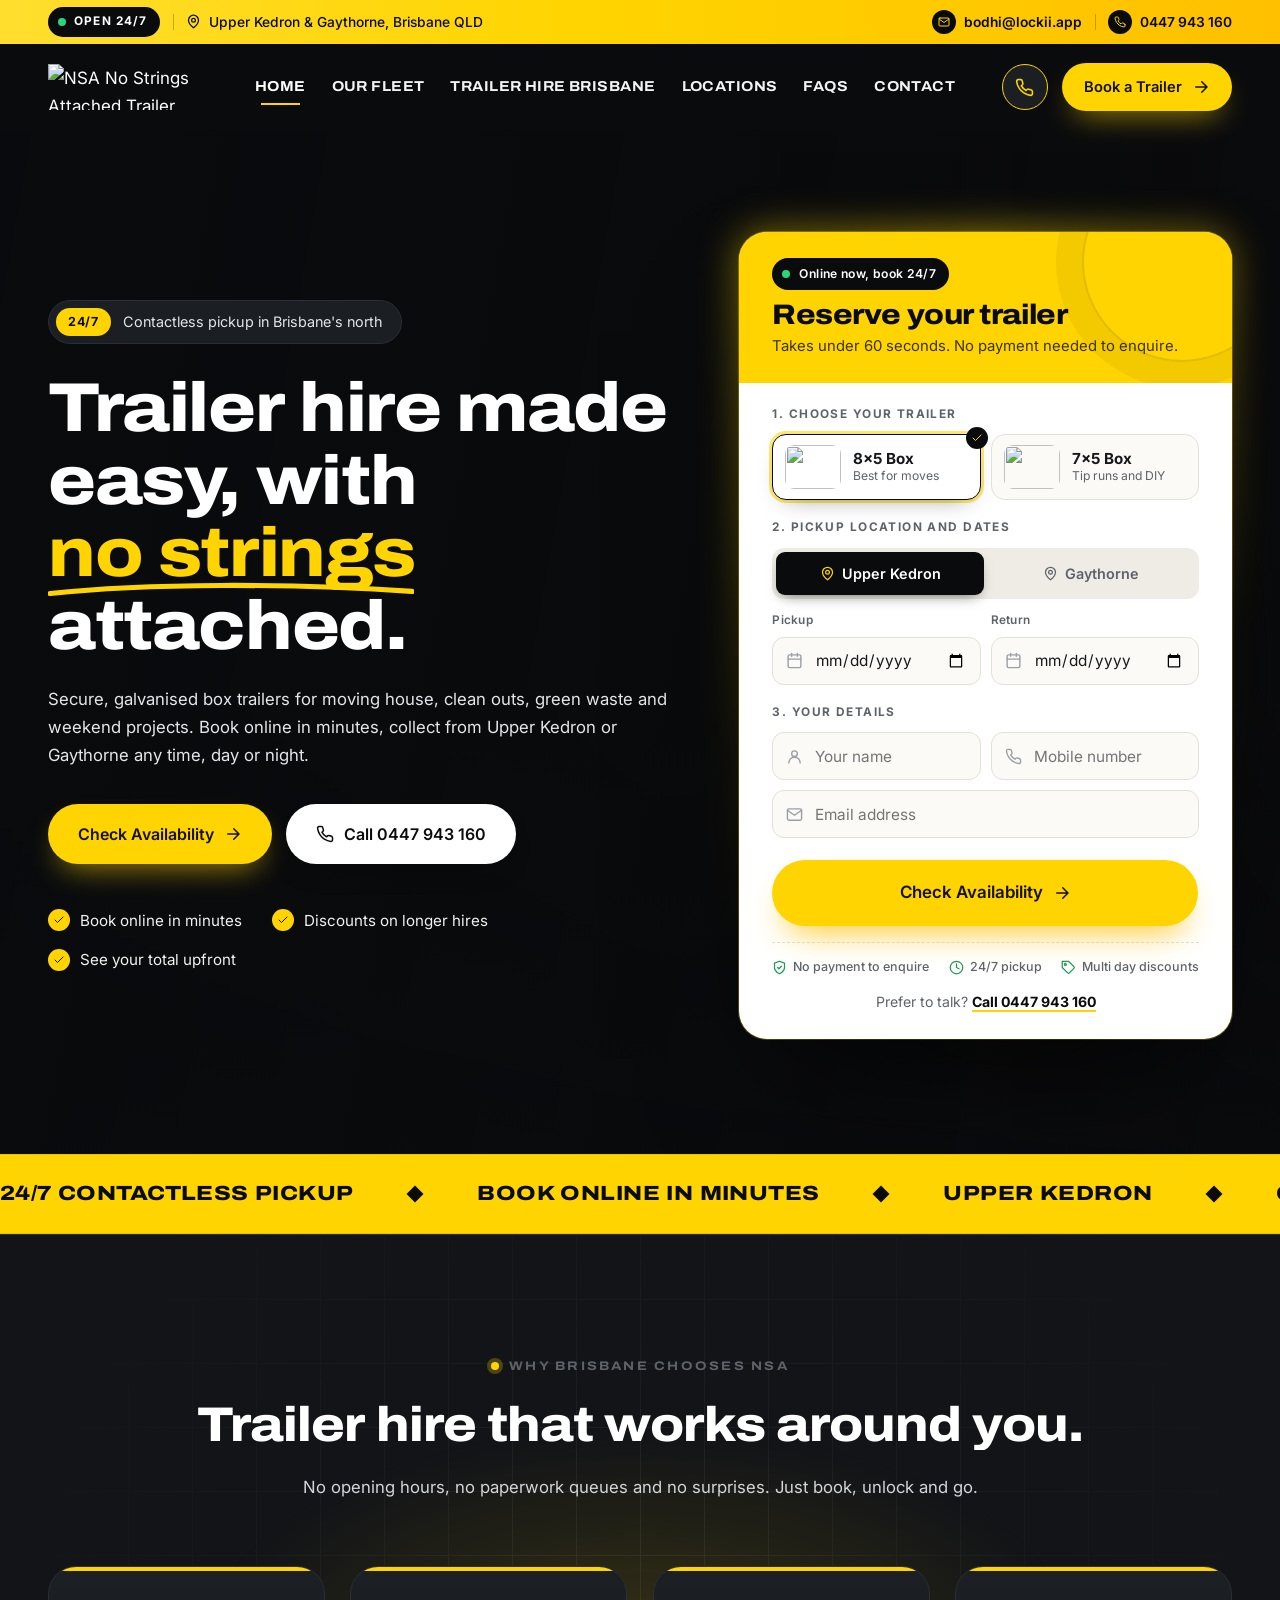
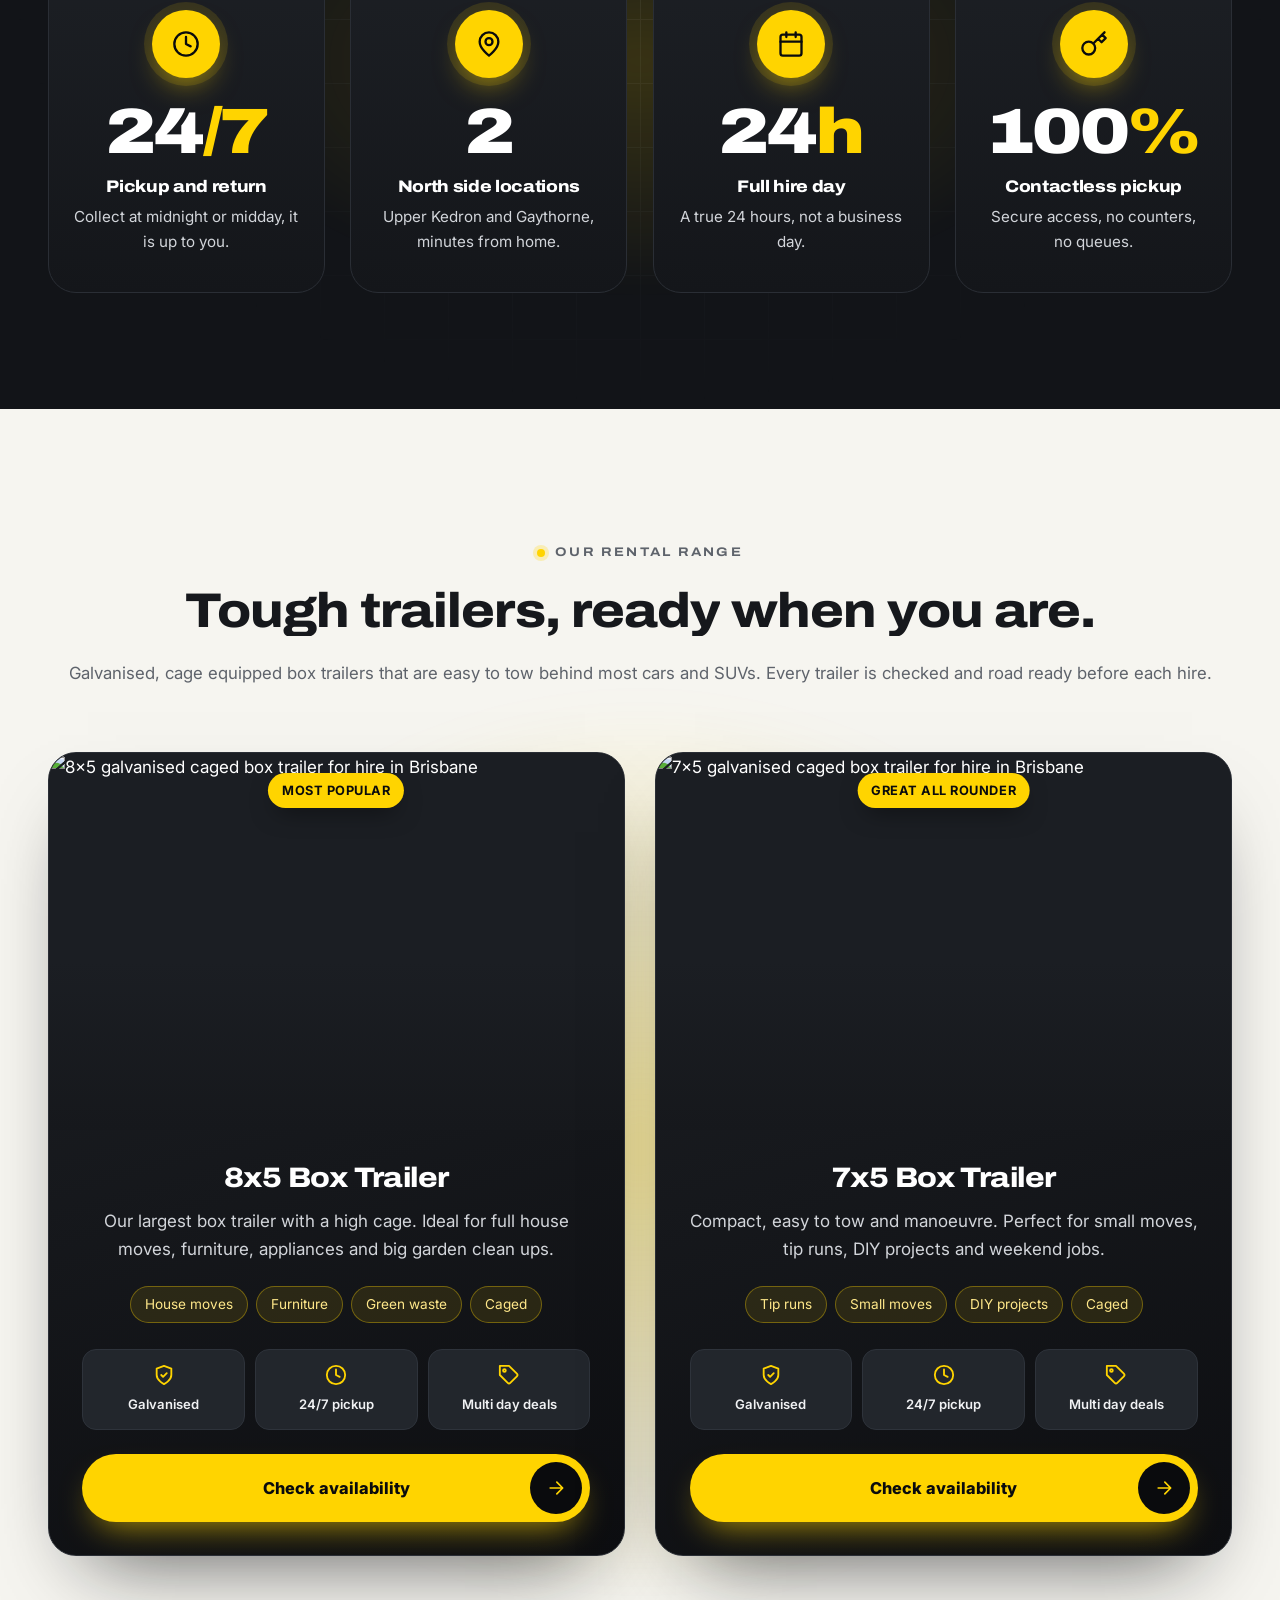
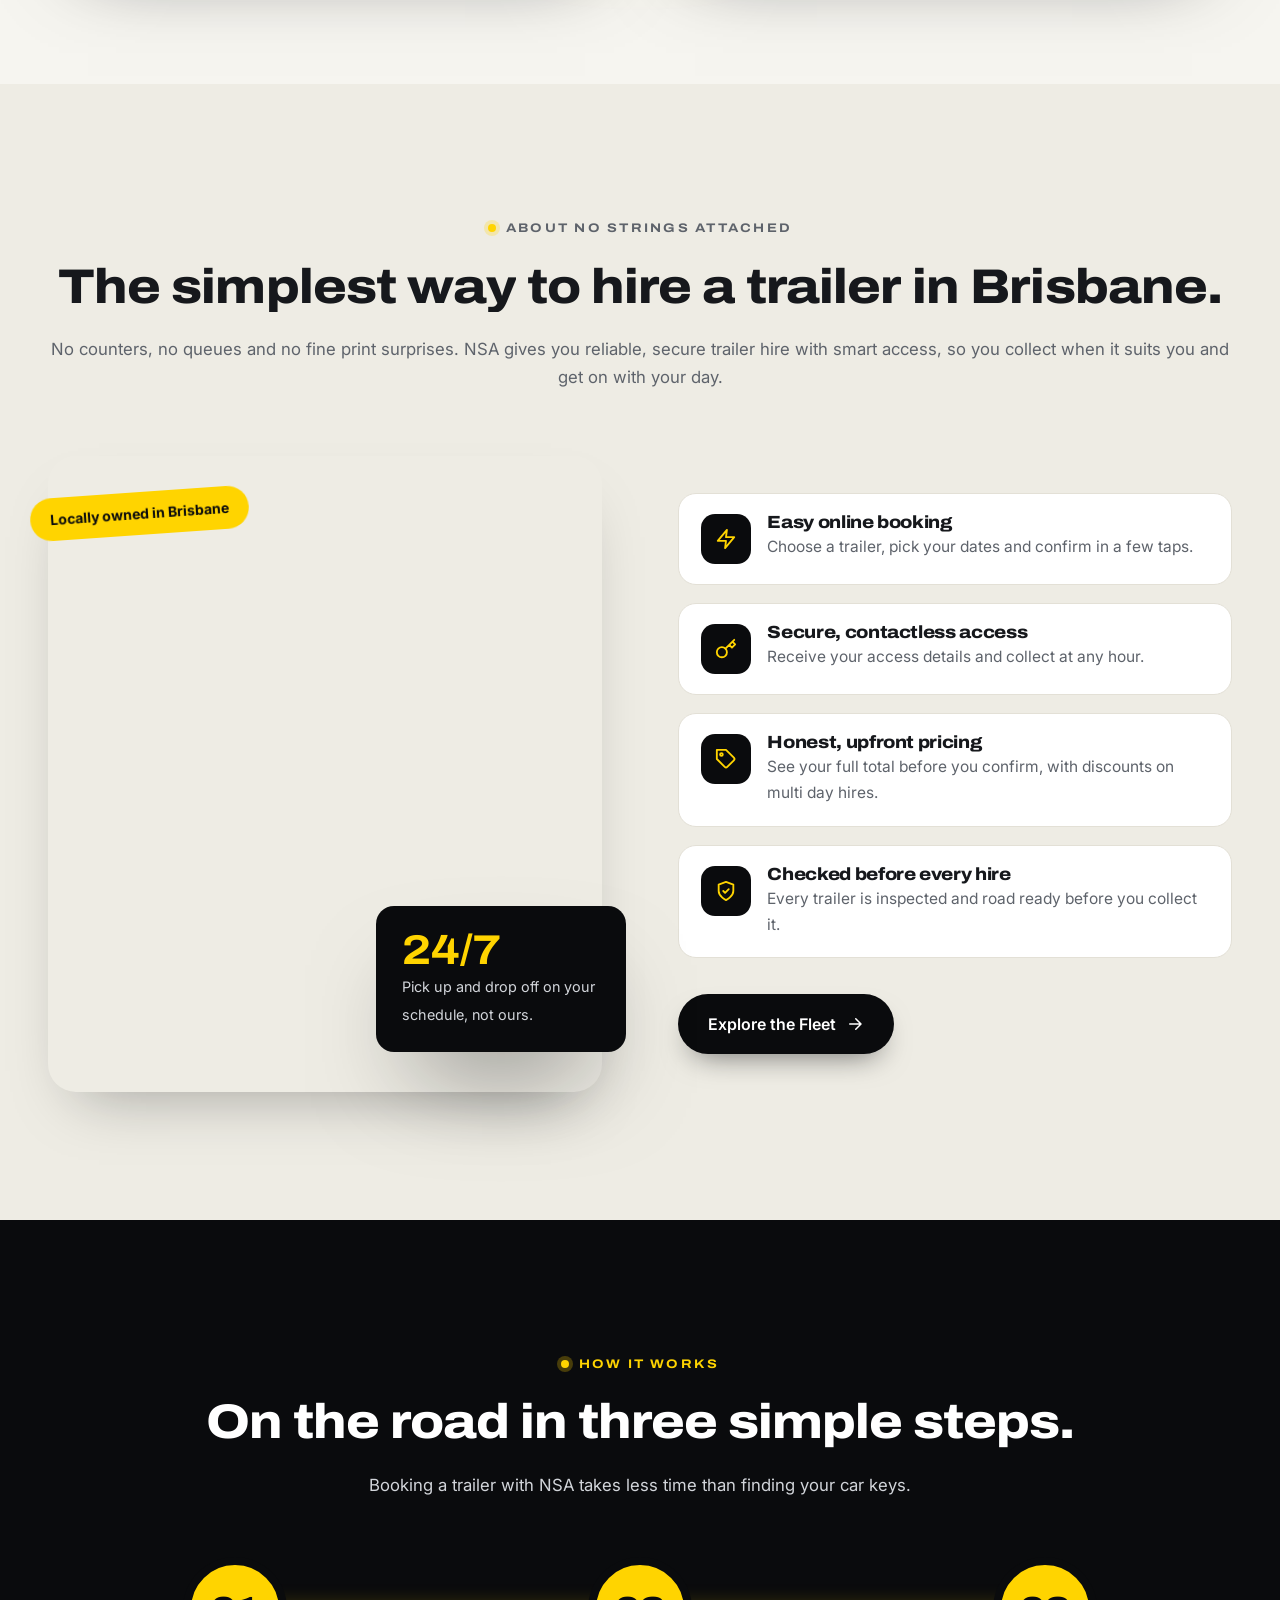
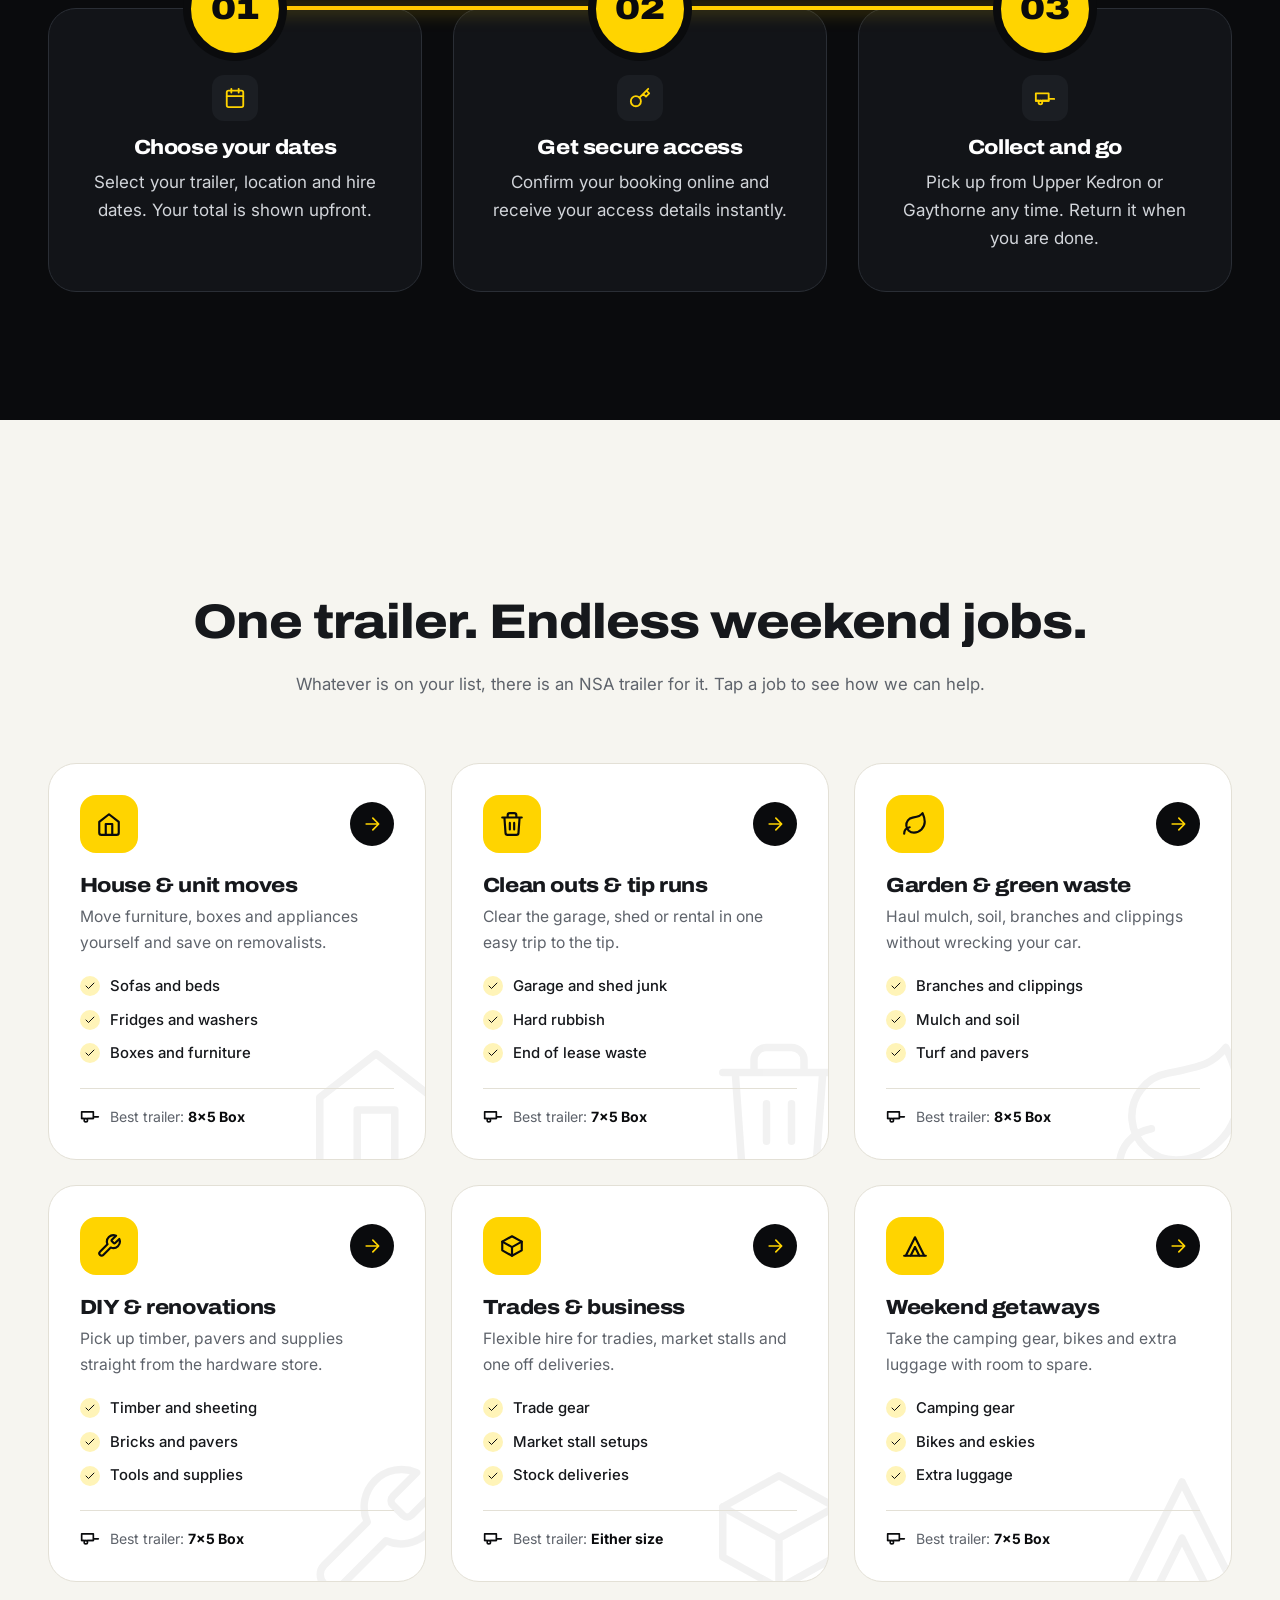
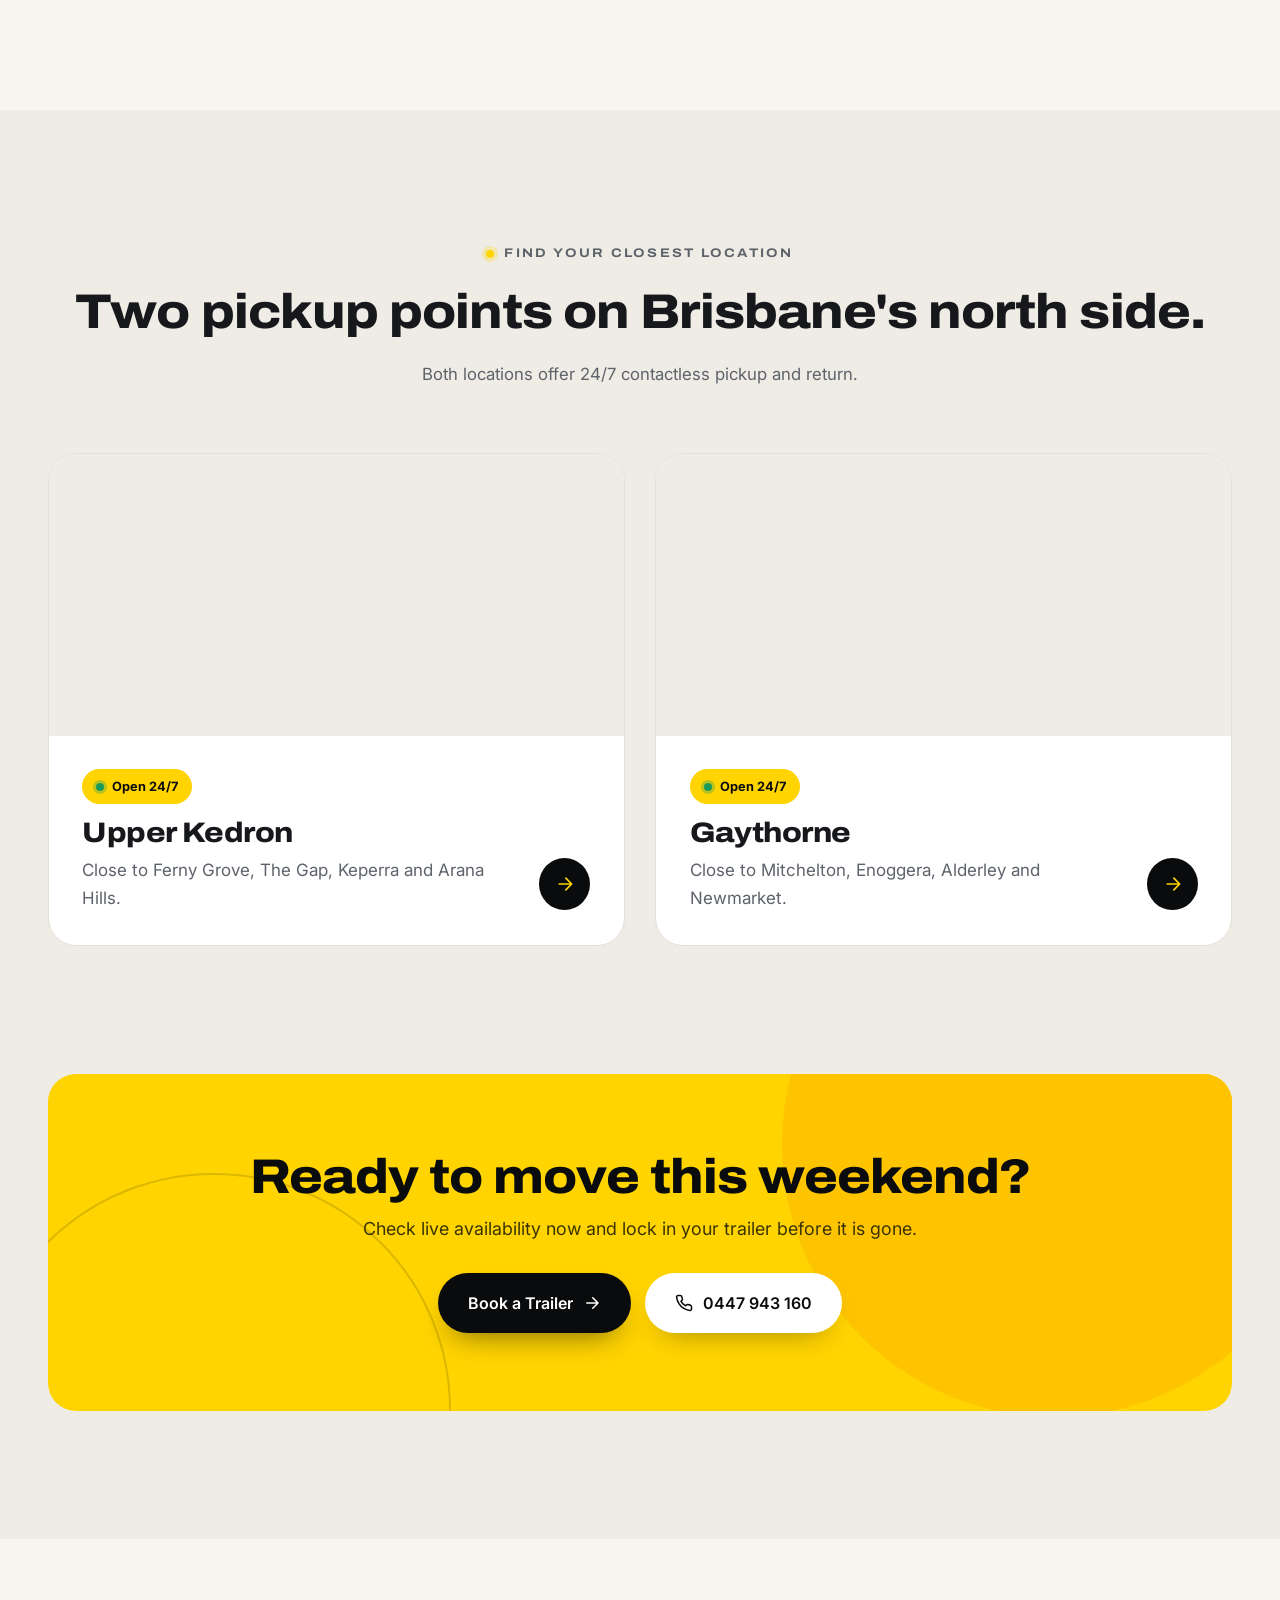
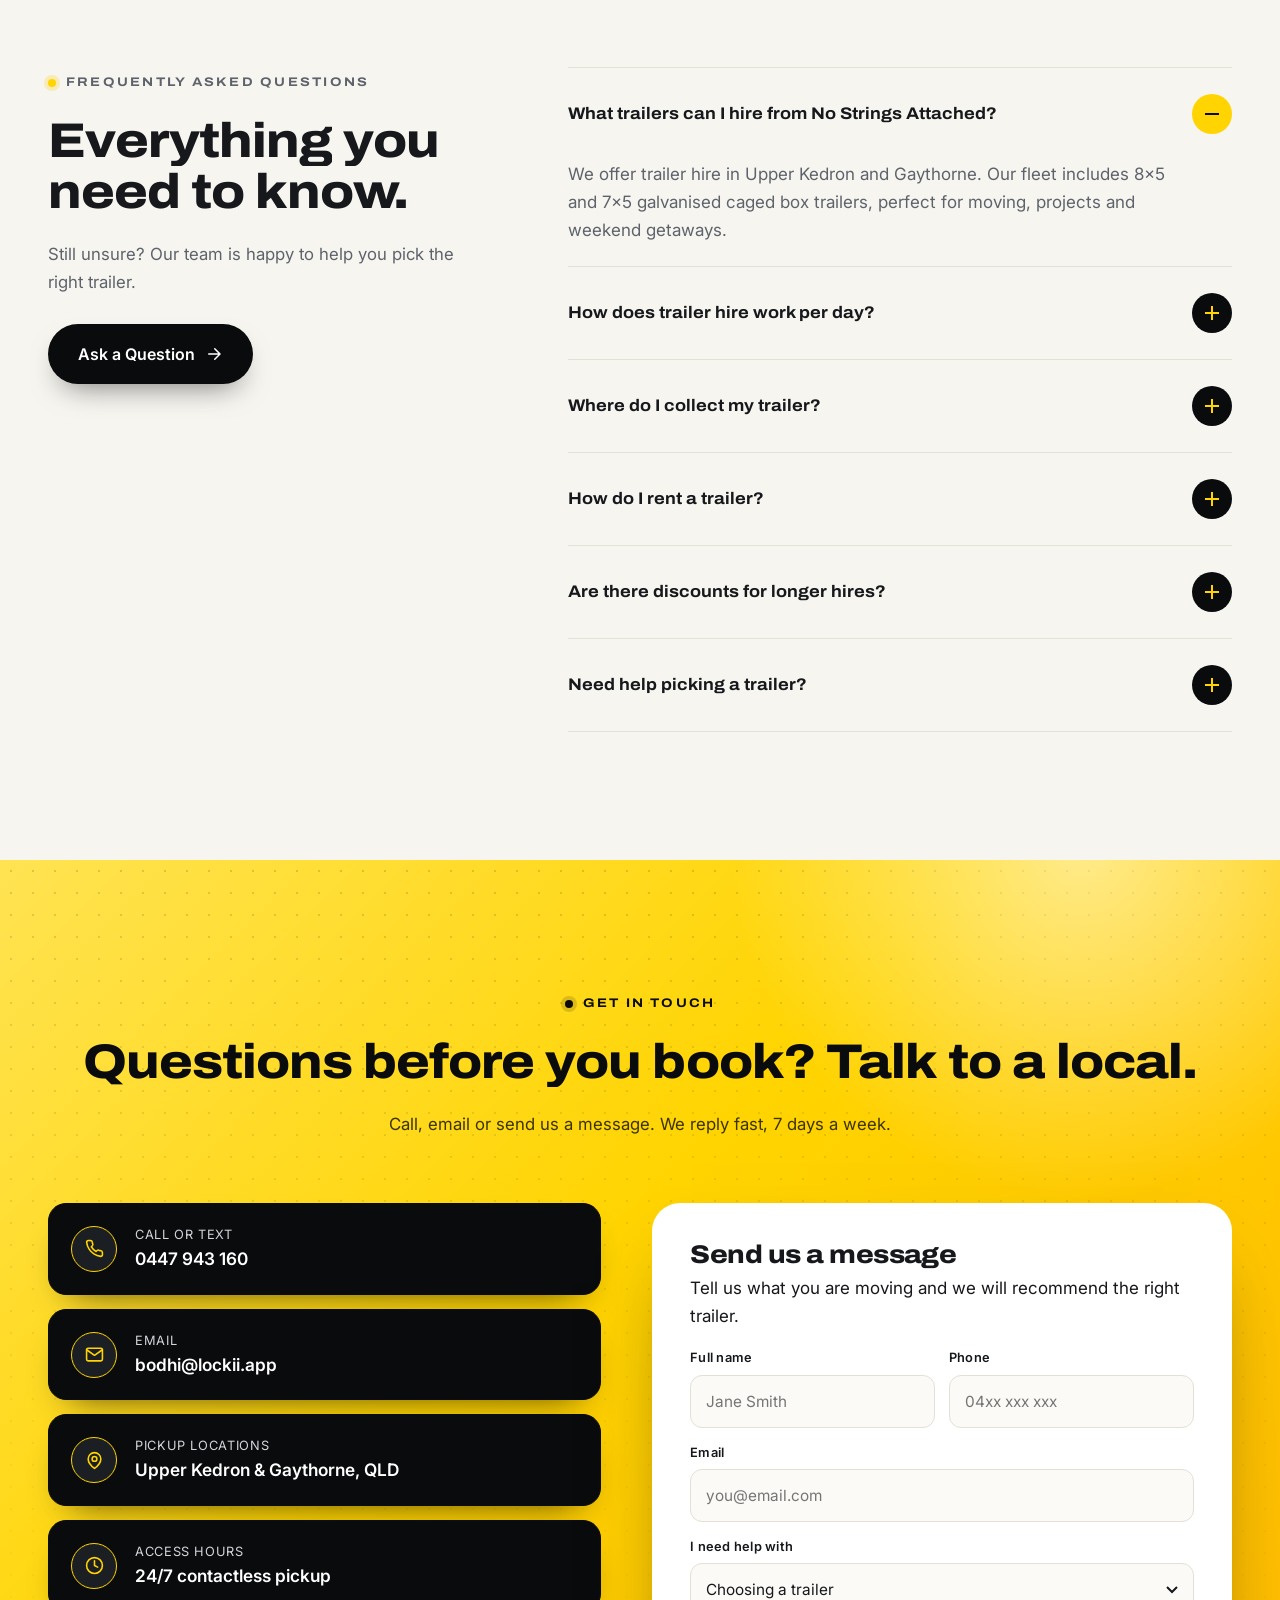
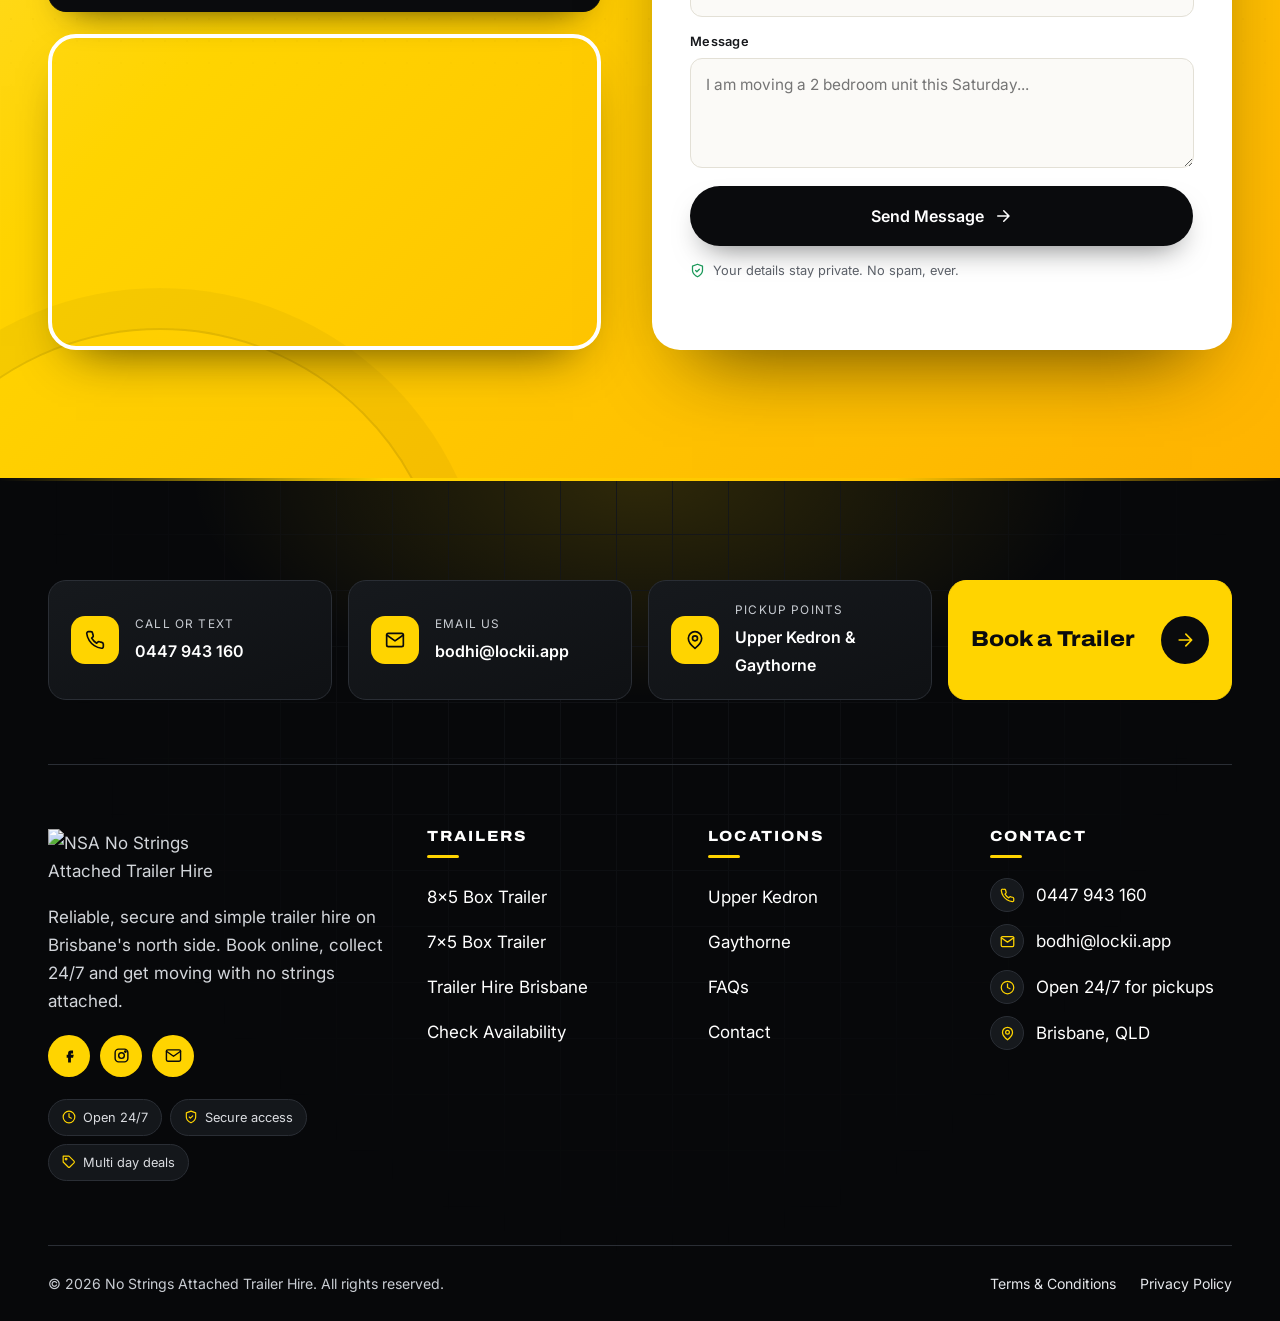
==== commit 6bd9f08b: "Yellow social icons in footer" ====
--- a/index.html
+++ b/index.html
@@ -13,7 +13,7 @@
 <meta name="theme-color" content="#0A0B0D">
 <link rel="icon" href="https://cdn.lockii.app/f924369c-811d-4f8e-b768-aecd5cfa0ce8.png?class=md">
 <link rel="preconnect" href="https://fonts.googleapis.com"><link rel="preconnect" href="https://fonts.gstatic.com" crossorigin><link href="https://fonts.googleapis.com/css2?family=Archivo:wdth,wght@62..125,400..900&family=Inter:wght@400;500;600;700&display=swap" rel="stylesheet">
-<link rel="stylesheet" href="nsa.css?v=85a15f70">
+<link rel="stylesheet" href="nsa.css?v=7457106c">
 <script type="application/ld+json">{"@context": "https://schema.org", "@type": "LocalBusiness", "name": "No Strings Attached Trailer Hire", "url": "https://www.nsatrailers.com.au/", "telephone": "+61447943160", "email": "bodhi@lockii.app", "image": "https://cdn.lockii.app/f924369c-811d-4f8e-b768-aecd5cfa0ce8.png?class=md", "areaServed": ["Upper Kedron", "Gaythorne", "Brisbane"], "address": {"@type": "PostalAddress", "addressLocality": "Brisbane", "addressRegion": "QLD", "addressCountry": "AU"}, "openingHours": "Mo-Su 00:00-23:59"}</script>
 <script type="application/ld+json">{"@context": "https://schema.org", "@type": "FAQPage", "mainEntity": [{"@type": "Question", "name": "What trailers can I hire from No Strings Attached?", "acceptedAnswer": {"@type": "Answer", "text": "We offer trailer hire in Upper Kedron and Gaythorne. Our fleet includes 8x5 and 7x5 galvanised caged box trailers, perfect for moving, projects and weekend getaways."}}, {"@type": "Question", "name": "How does trailer hire work per day?", "acceptedAnswer": {"@type": "Answer", "text": "Our daily hire period is 24 hours. You will see your total before confirming your booking. Rates vary by trailer and longer hires are discounted."}}, {"@type": "Question", "name": "Where do I collect my trailer?", "acceptedAnswer": {"@type": "Answer", "text": "Pick up your trailer at Upper Kedron or Gaythorne. Book online, receive your secure access details and collect your trailer at your convenience. Call 0447 943 160 for assistance."}}, {"@type": "Question", "name": "How do I rent a trailer?", "acceptedAnswer": {"@type": "Answer", "text": "Select your trailer, location and dates to book online in minutes. You will see all availability and your total before confirming. Need help? Email bodhi@lockii.app or call 0447 943 160."}}, {"@type": "Question", "name": "Are there discounts for longer hires?", "acceptedAnswer": {"@type": "Answer", "text": "Yes. We offer discounts for multi day and extended trailer hires. The total depends on the trailer and duration, so check your dates on the booking form or contact us for details."}}, {"@type": "Question", "name": "Need help picking a trailer?", "acceptedAnswer": {"@type": "Answer", "text": "If you are not sure which trailer is right for your job, just ask. Our team is happy to help you choose the best fit."}}]}</script>
 </head>
@@ -447,6 +447,6 @@
   <span class="to-top__arrow"><svg viewBox="0 0 24 24" fill="none" stroke="currentColor" stroke-width="2" stroke-linecap="round" stroke-linejoin="round" aria-hidden="true"><path d="M12 19V5M5 12l7-7 7 7"/></svg></span>
 </button>
 
-<script src="nsa.js?v=85a15f70" defer></script>
+<script src="nsa.js?v=7457106c" defer></script>
 </body>
 </html>
--- a/nsa.css
+++ b/nsa.css
@@ -766,3 +766,6 @@
   .compare th,.compare td{padding:14px 12px;font-size:.86rem}
 }
 .fleet-card__chip{left:50%!important;transform:translateX(-50%)}
+/* Socials: all in NSA yellow */
+.socials a,.socials a[aria-label="Facebook"],.socials a[aria-label="Instagram"],.socials a[aria-label="Email"]{background:var(--brand);color:var(--ink)}
+.socials a:hover,.socials a[aria-label="Facebook"]:hover,.socials a[aria-label="Instagram"]:hover,.socials a[aria-label="Email"]:hover{background:var(--white);color:var(--ink)}
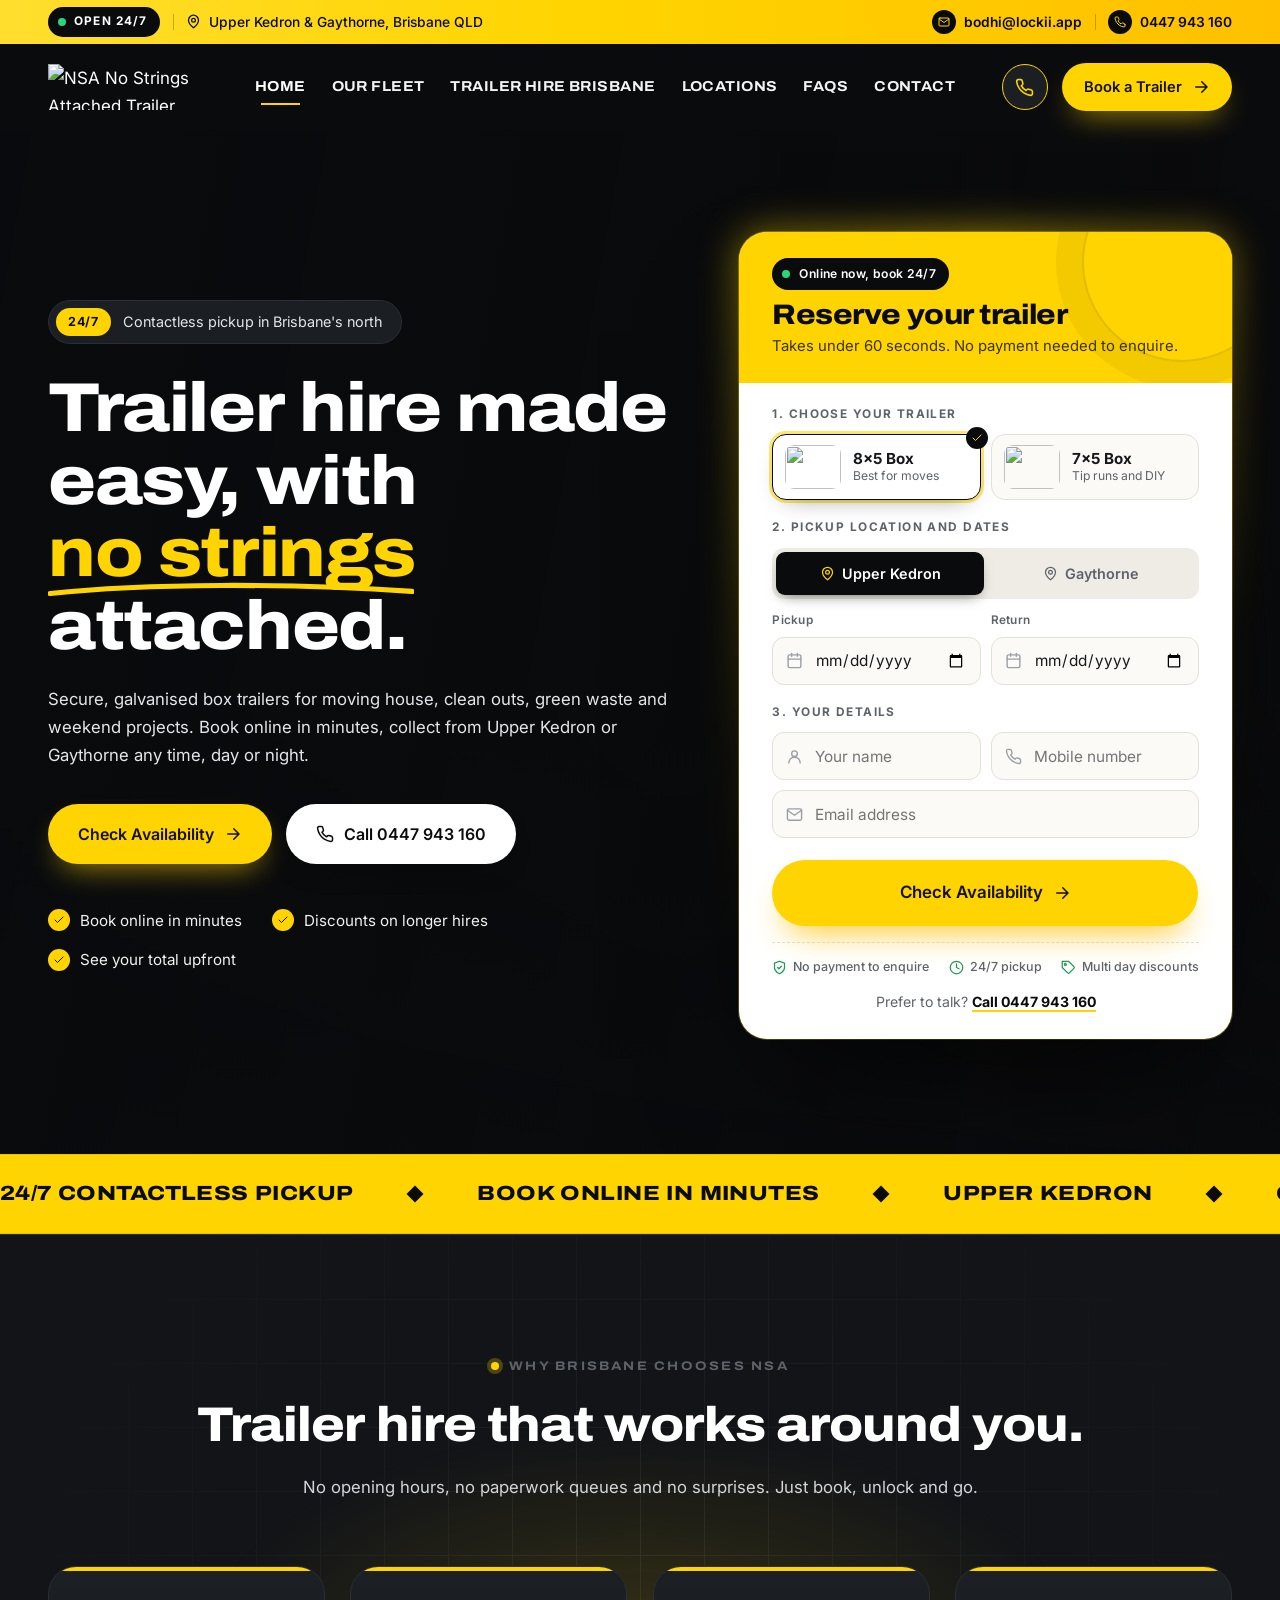
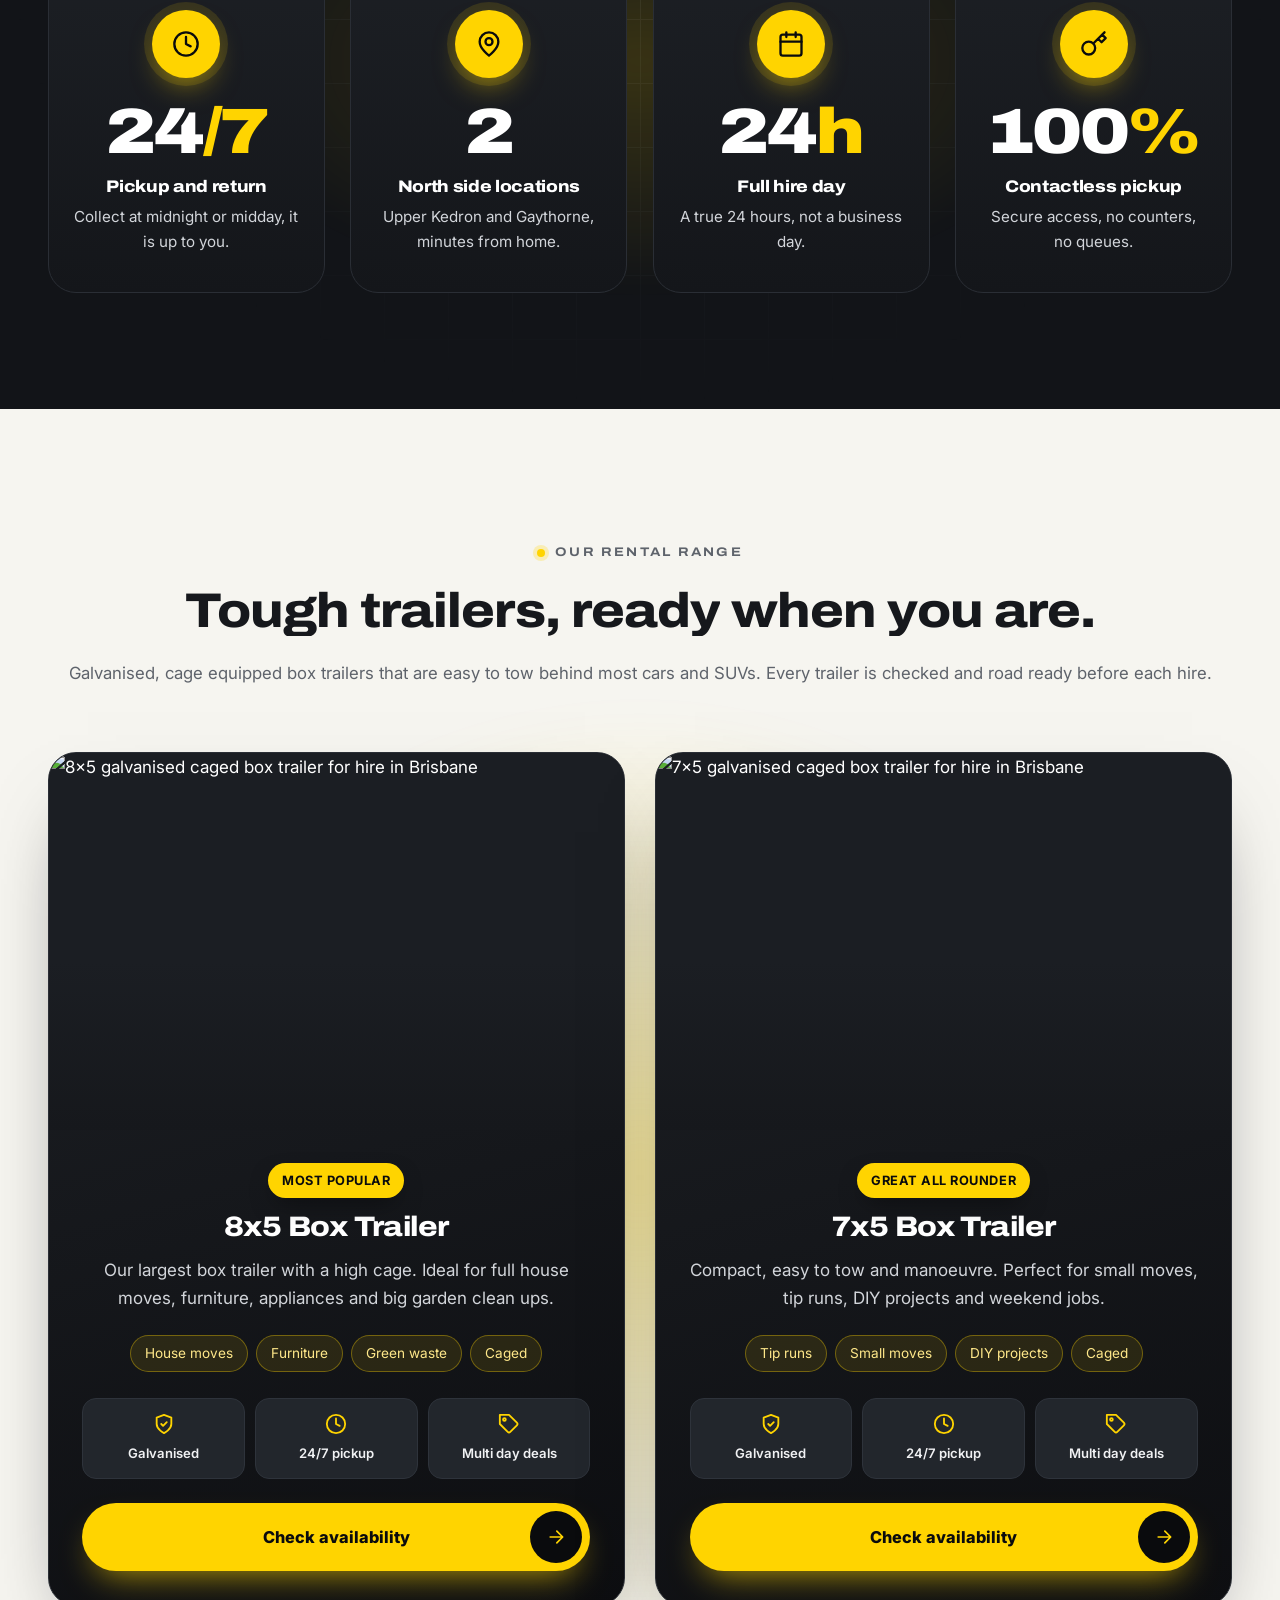
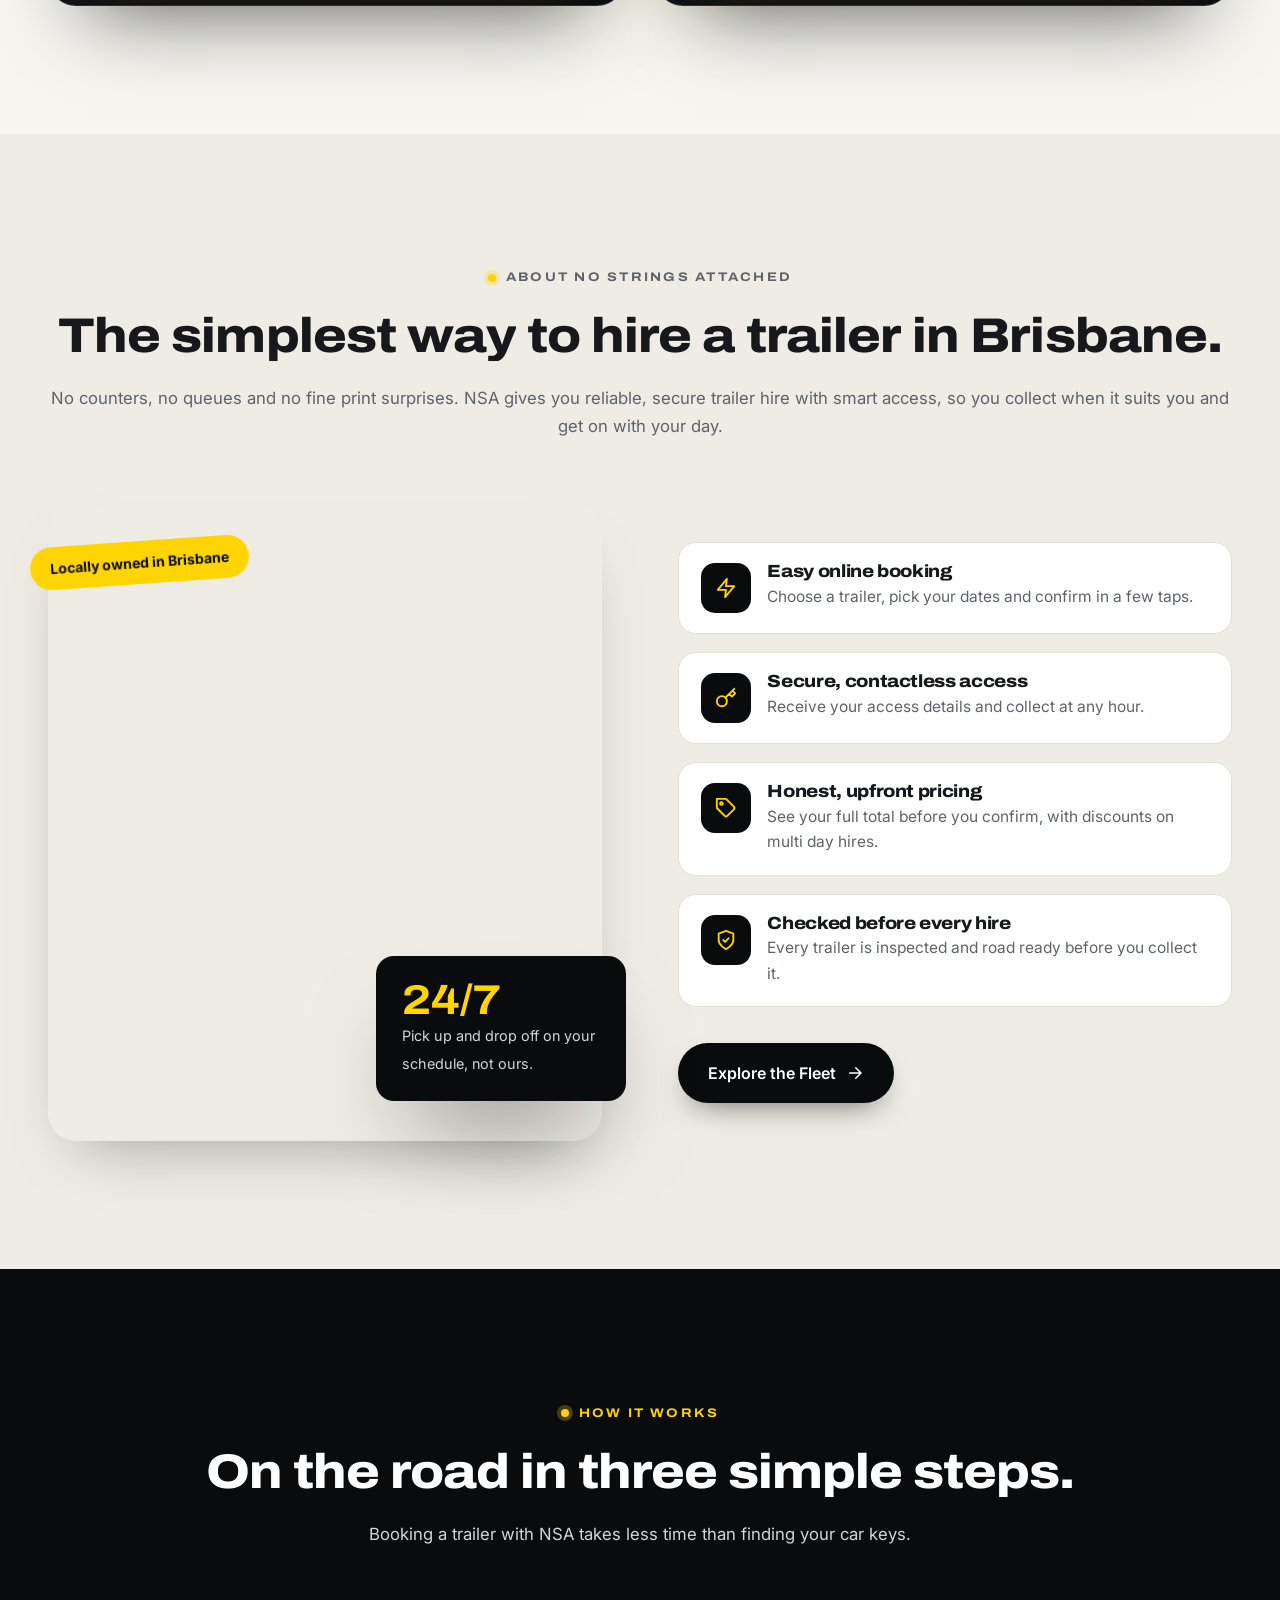
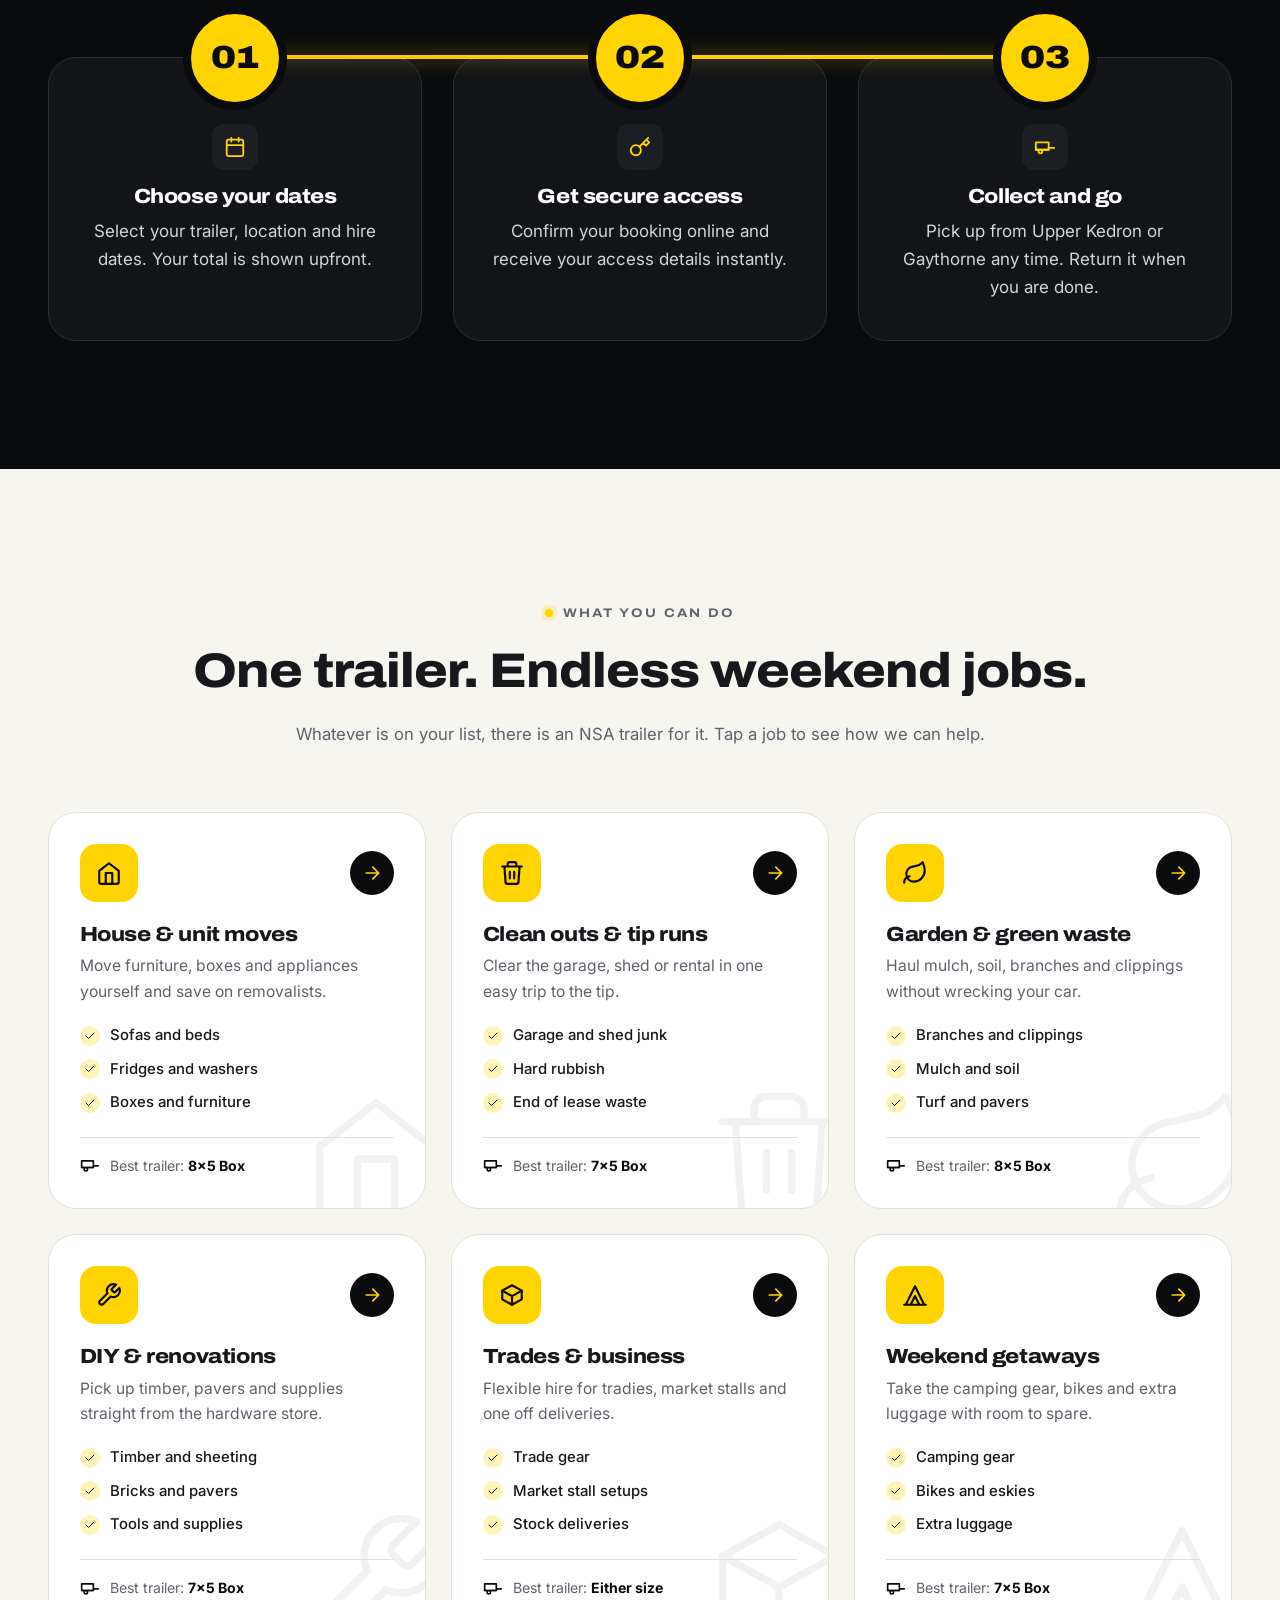
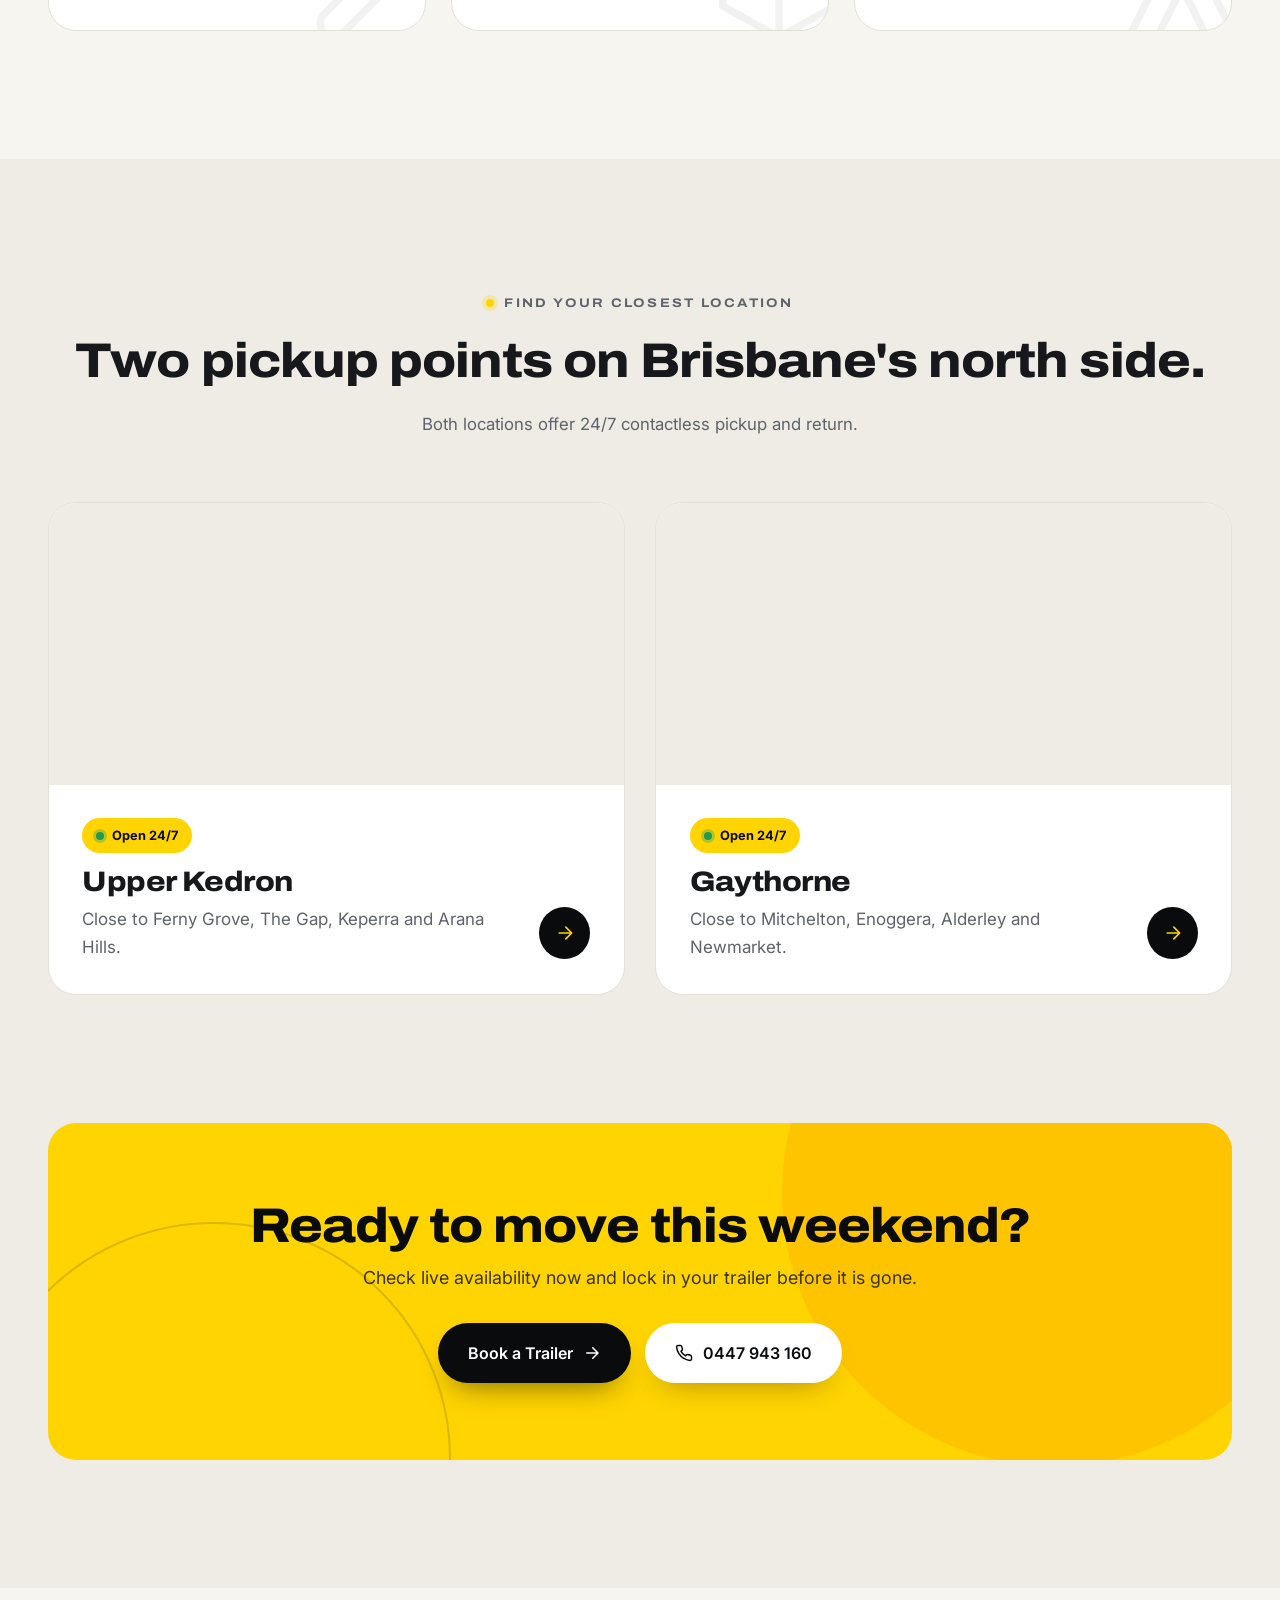
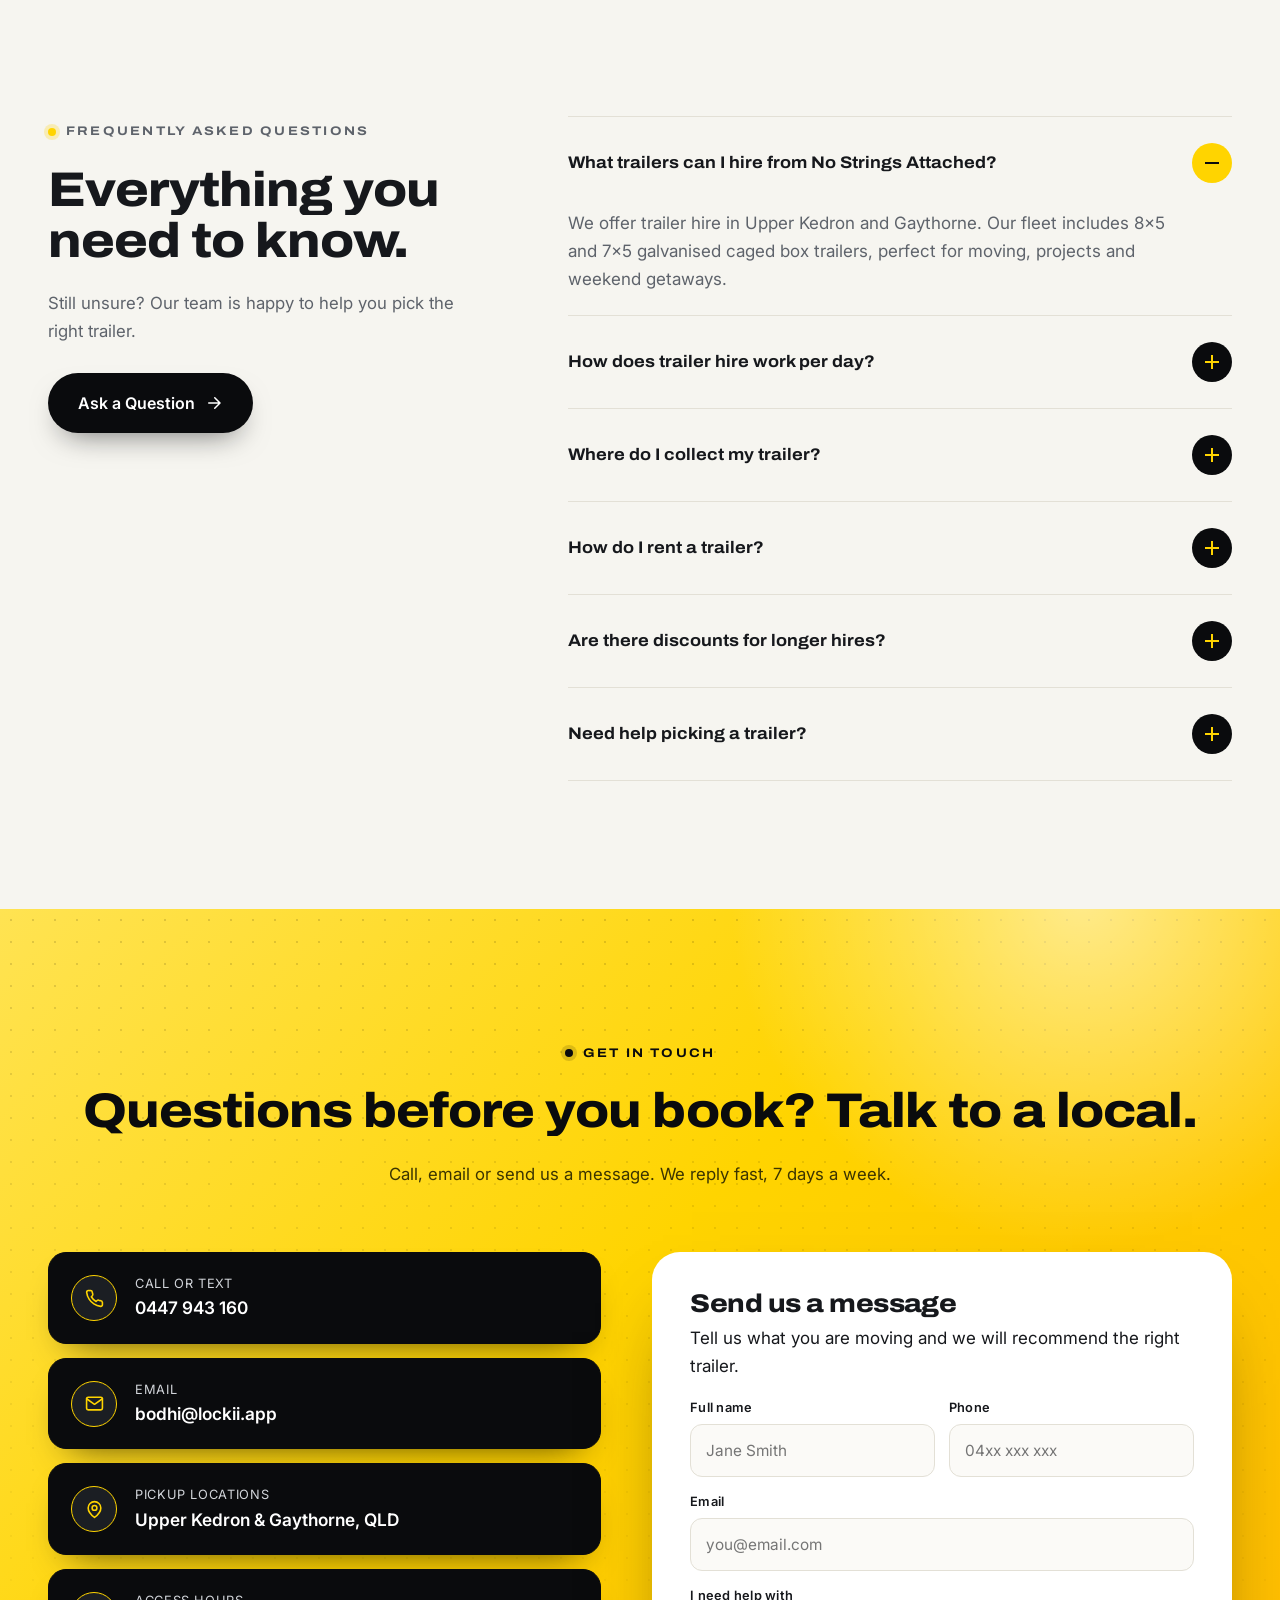
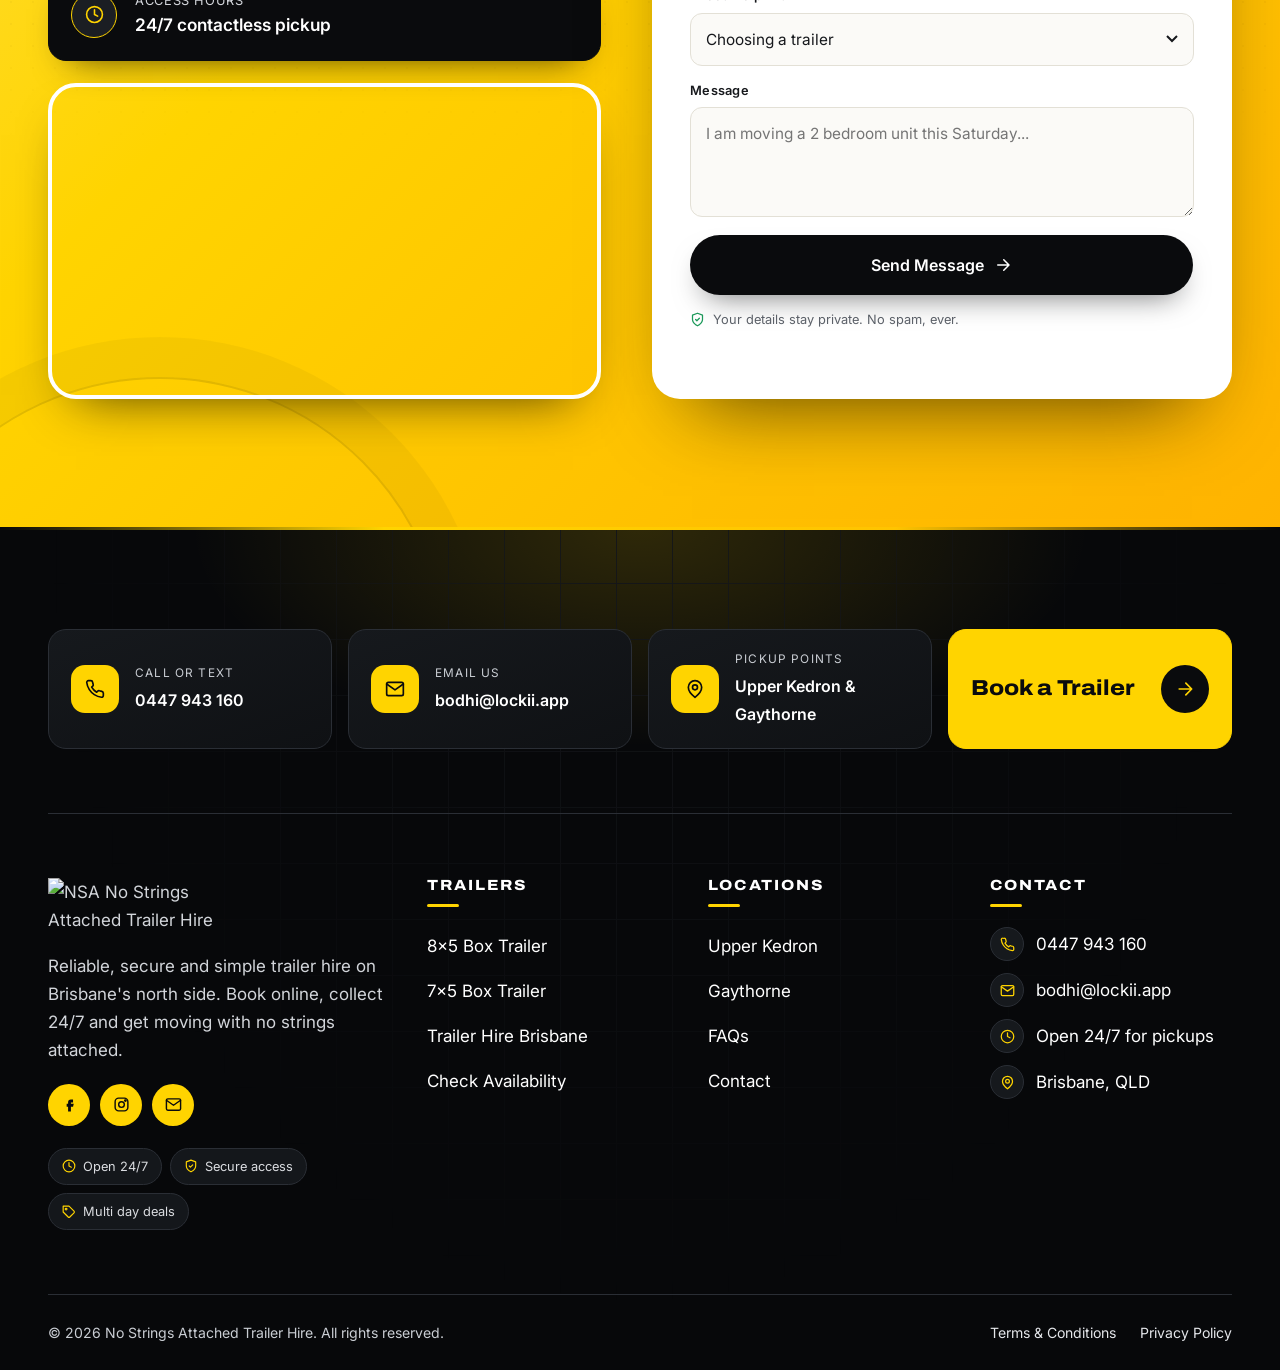
==== commit b40a9e5d: "Badges above rental card titles, no text on images" ====
--- a/index.html
+++ b/index.html
@@ -13,7 +13,7 @@
 <meta name="theme-color" content="#0A0B0D">
 <link rel="icon" href="https://cdn.lockii.app/f924369c-811d-4f8e-b768-aecd5cfa0ce8.png?class=md">
 <link rel="preconnect" href="https://fonts.googleapis.com"><link rel="preconnect" href="https://fonts.gstatic.com" crossorigin><link href="https://fonts.googleapis.com/css2?family=Archivo:wdth,wght@62..125,400..900&family=Inter:wght@400;500;600;700&display=swap" rel="stylesheet">
-<link rel="stylesheet" href="nsa.css?v=7457106c">
+<link rel="stylesheet" href="nsa.css?v=d095c38e">
 <script type="application/ld+json">{"@context": "https://schema.org", "@type": "LocalBusiness", "name": "No Strings Attached Trailer Hire", "url": "https://www.nsatrailers.com.au/", "telephone": "+61447943160", "email": "bodhi@lockii.app", "image": "https://cdn.lockii.app/f924369c-811d-4f8e-b768-aecd5cfa0ce8.png?class=md", "areaServed": ["Upper Kedron", "Gaythorne", "Brisbane"], "address": {"@type": "PostalAddress", "addressLocality": "Brisbane", "addressRegion": "QLD", "addressCountry": "AU"}, "openingHours": "Mo-Su 00:00-23:59"}</script>
 <script type="application/ld+json">{"@context": "https://schema.org", "@type": "FAQPage", "mainEntity": [{"@type": "Question", "name": "What trailers can I hire from No Strings Attached?", "acceptedAnswer": {"@type": "Answer", "text": "We offer trailer hire in Upper Kedron and Gaythorne. Our fleet includes 8x5 and 7x5 galvanised caged box trailers, perfect for moving, projects and weekend getaways."}}, {"@type": "Question", "name": "How does trailer hire work per day?", "acceptedAnswer": {"@type": "Answer", "text": "Our daily hire period is 24 hours. You will see your total before confirming your booking. Rates vary by trailer and longer hires are discounted."}}, {"@type": "Question", "name": "Where do I collect my trailer?", "acceptedAnswer": {"@type": "Answer", "text": "Pick up your trailer at Upper Kedron or Gaythorne. Book online, receive your secure access details and collect your trailer at your convenience. Call 0447 943 160 for assistance."}}, {"@type": "Question", "name": "How do I rent a trailer?", "acceptedAnswer": {"@type": "Answer", "text": "Select your trailer, location and dates to book online in minutes. You will see all availability and your total before confirming. Need help? Email bodhi@lockii.app or call 0447 943 160."}}, {"@type": "Question", "name": "Are there discounts for longer hires?", "acceptedAnswer": {"@type": "Answer", "text": "Yes. We offer discounts for multi day and extended trailer hires. The total depends on the trailer and duration, so check your dates on the booking form or contact us for details."}}, {"@type": "Question", "name": "Need help picking a trailer?", "acceptedAnswer": {"@type": "Answer", "text": "If you are not sure which trailer is right for your job, just ask. Our team is happy to help you choose the best fit."}}]}</script>
 </head>
@@ -192,8 +192,9 @@
     </div>
     <div class="fleet-grid">
       <a class="fleet-card reveal" href="#quote" aria-label="Book the 8x5 Box Trailer">
-        <div class="fleet-card__media"><span class="fleet-card__chip">Most popular</span><img src="https://cdn.lockii.app/2320e099-0bde-4f87-959a-b93867286022.png?class=lg" alt="8x5 galvanised caged box trailer for hire in Brisbane" loading="lazy"></div>
+        <div class="fleet-card__media"><img src="https://cdn.lockii.app/2320e099-0bde-4f87-959a-b93867286022.png?class=lg" alt="8x5 galvanised caged box trailer for hire in Brisbane" loading="lazy"></div>
         <div class="fleet-card__body">
+          <span class="fleet-card__chip">Most popular</span>
           <div class="fleet-card__top"><h3>8x5 Box Trailer</h3></div>
           <p>Our largest box trailer with a high cage. Ideal for full house moves, furniture, appliances and big garden clean ups.</p>
           <ul class="tags"><li>House moves</li><li>Furniture</li><li>Green waste</li><li>Caged</li></ul>
@@ -202,8 +203,9 @@
         </div>
       </a>
       <a class="fleet-card reveal" href="#quote" aria-label="Book the 7x5 Box Trailer" style="transition-delay:.12s">
-        <div class="fleet-card__media"><span class="fleet-card__chip">Great all rounder</span><img src="https://cdn.lockii.app/636c26be-ded8-49c7-9a54-d8475d29669a.png?class=lg" alt="7x5 galvanised caged box trailer for hire in Brisbane" loading="lazy"></div>
+        <div class="fleet-card__media"><img src="https://cdn.lockii.app/636c26be-ded8-49c7-9a54-d8475d29669a.png?class=lg" alt="7x5 galvanised caged box trailer for hire in Brisbane" loading="lazy"></div>
         <div class="fleet-card__body">
+          <span class="fleet-card__chip">Great all rounder</span>
           <div class="fleet-card__top"><h3>7x5 Box Trailer</h3></div>
           <p>Compact, easy to tow and manoeuvre. Perfect for small moves, tip runs, DIY projects and weekend jobs.</p>
           <ul class="tags"><li>Tip runs</li><li>Small moves</li><li>DIY projects</li><li>Caged</li></ul>
@@ -447,6 +449,6 @@
   <span class="to-top__arrow"><svg viewBox="0 0 24 24" fill="none" stroke="currentColor" stroke-width="2" stroke-linecap="round" stroke-linejoin="round" aria-hidden="true"><path d="M12 19V5M5 12l7-7 7 7"/></svg></span>
 </button>
 
-<script src="nsa.js?v=7457106c" defer></script>
+<script src="nsa.js?v=d095c38e" defer></script>
 </body>
 </html>
--- a/nsa.css
+++ b/nsa.css
@@ -769,3 +769,50 @@
 /* Socials: all in NSA yellow */
 .socials a,.socials a[aria-label="Facebook"],.socials a[aria-label="Instagram"],.socials a[aria-label="Email"]{background:var(--brand);color:var(--ink)}
 .socials a:hover,.socials a[aria-label="Facebook"]:hover,.socials a[aria-label="Instagram"]:hover,.socials a[aria-label="Email"]:hover{background:var(--white);color:var(--ink)}
+
+/* ===== SEO guide: long article with Read more + sticky benefits card ===== */
+.guide-section{background:radial-gradient(ellipse at 80% 0%,rgba(255,212,0,.08),transparent 55%),var(--ink)}
+.guide-title{font-size:clamp(2.2rem,4.6vw,4.6rem);text-transform:uppercase;font-stretch:118%;line-height:1.02;color:var(--white)}
+.outline-fill{display:inline;color:transparent;-webkit-text-stroke:1.5px var(--brand);background:linear-gradient(90deg,var(--brand),var(--brand)) no-repeat 0 0/0% 100%;-webkit-background-clip:text;background-clip:text;transition:background-size 1.8s var(--ease) .3s}
+.guide-title.is-in .outline-fill{background-size:100% 100%}
+.guide-layout{display:grid;grid-template-columns:minmax(0,1.45fr) minmax(0,.9fr);gap:clamp(30px,5vw,80px);align-items:start}
+.guide{position:relative;color:#DADDE2}
+.guide__body{--collapsed:620px;max-height:var(--collapsed);overflow:hidden;transition:max-height .8s var(--ease)}
+.guide__body p{color:#D2D5DA;font-size:1.04rem;margin:0 0 18px}
+.guide__body h3{font-family:var(--font-body);font-stretch:100%;text-transform:uppercase;letter-spacing:.01em;font-size:1.08rem;font-weight:800;color:var(--white);margin:36px 0 14px}
+.guide__body ul{list-style:none;margin:0 0 20px;padding:0;display:grid;gap:10px}
+.guide__body li{position:relative;padding-left:22px;color:#E6E8EB}
+.guide__body li::before{content:"";position:absolute;left:2px;top:.62em;width:7px;height:7px;border-radius:50%;background:var(--brand)}
+.guide__body li b{color:var(--white)}
+.guide__strong{color:var(--white)!important;font-weight:700}
+.guide__fade{position:absolute;left:0;right:0;bottom:72px;height:200px;pointer-events:none;background:linear-gradient(180deg,rgba(10,11,13,0),var(--ink) 88%);transition:opacity .5s}
+.guide.is-open .guide__fade{opacity:0}
+.guide__actions{padding-top:22px}
+.guide__toggle{display:inline-flex;align-items:center;gap:10px;padding:13px 24px;border-radius:999px;background:#1A1608;border:1.5px solid rgba(255,212,0,.55);color:var(--brand);font-weight:700;font-size:1rem;cursor:pointer;transition:background .35s,color .35s,transform .35s var(--ease),box-shadow .35s}
+.guide__toggle svg{width:18px;height:18px}
+.guide__toggle:hover{background:var(--brand);color:var(--ink);transform:translateY(-2px);box-shadow:0 14px 30px -12px rgba(255,212,0,.6)}
+.guide__chev{display:inline-grid;transition:transform .45s var(--ease)}
+.guide.is-open .guide__chev{transform:rotate(180deg)}
+.benefits{position:sticky;top:130px;background:linear-gradient(170deg,#1C1A12 0%,#121316 55%,#0E0F12 100%);border:1px solid rgba(255,212,0,.45);border-radius:var(--radius-lg);padding:clamp(26px,3vw,38px);box-shadow:0 40px 80px -40px rgba(255,212,0,.25)}
+.benefits__pill{display:inline-flex;align-items:center;gap:8px;padding:7px 14px;border-radius:999px;background:#221D08;border:1px solid rgba(255,212,0,.35);color:var(--brand);font-size:.74rem;font-weight:700;letter-spacing:.12em;text-transform:uppercase}
+.benefits__pill i{width:7px;height:7px;border-radius:50%;background:var(--brand);box-shadow:0 0 0 3px rgba(255,212,0,.25)}
+.benefits__title{font-size:clamp(2rem,3vw,2.8rem);text-transform:uppercase;font-stretch:120%;color:var(--white);margin:16px 0 18px}
+.benefits__list{list-style:none;margin:0 0 22px;padding:0}
+.benefits__list li{display:flex;gap:14px;align-items:flex-start;padding:14px 0;border-bottom:1px solid #24272D;color:#F0F1F3;font-weight:500}
+.benefits__list li:last-child{border-bottom:0}
+.benefits__list .check{width:30px;height:30px;border-radius:9px;flex:none;box-shadow:0 8px 18px -8px rgba(255,212,0,.7)}
+.benefits__list .check svg{width:15px;height:15px}
+.benefits__best{border:1px dashed rgba(255,212,0,.45);border-radius:var(--radius);padding:16px 18px;margin-bottom:20px;background:#15140F}
+.benefits__best small{display:block;color:var(--brand);font-weight:800;font-size:.74rem;letter-spacing:.12em;text-transform:uppercase;margin-bottom:6px}
+.benefits__best p{margin:0;color:#F0F1F3}
+@media (max-width:1024px){
+  .guide-layout{grid-template-columns:1fr}
+  .benefits{position:static}
+  .guide__body{--collapsed:560px}
+}
+@media (max-width:720px){
+  .guide,.guide__body{text-align:left}
+  .guide__actions{text-align:center}
+}
+/* Rental card badge sits above the title, no text on images */
+.fleet-card__body .fleet-card__chip{position:static;display:inline-block;align-self:center;width:max-content;transform:none;margin:0 0 14px;left:auto!important}
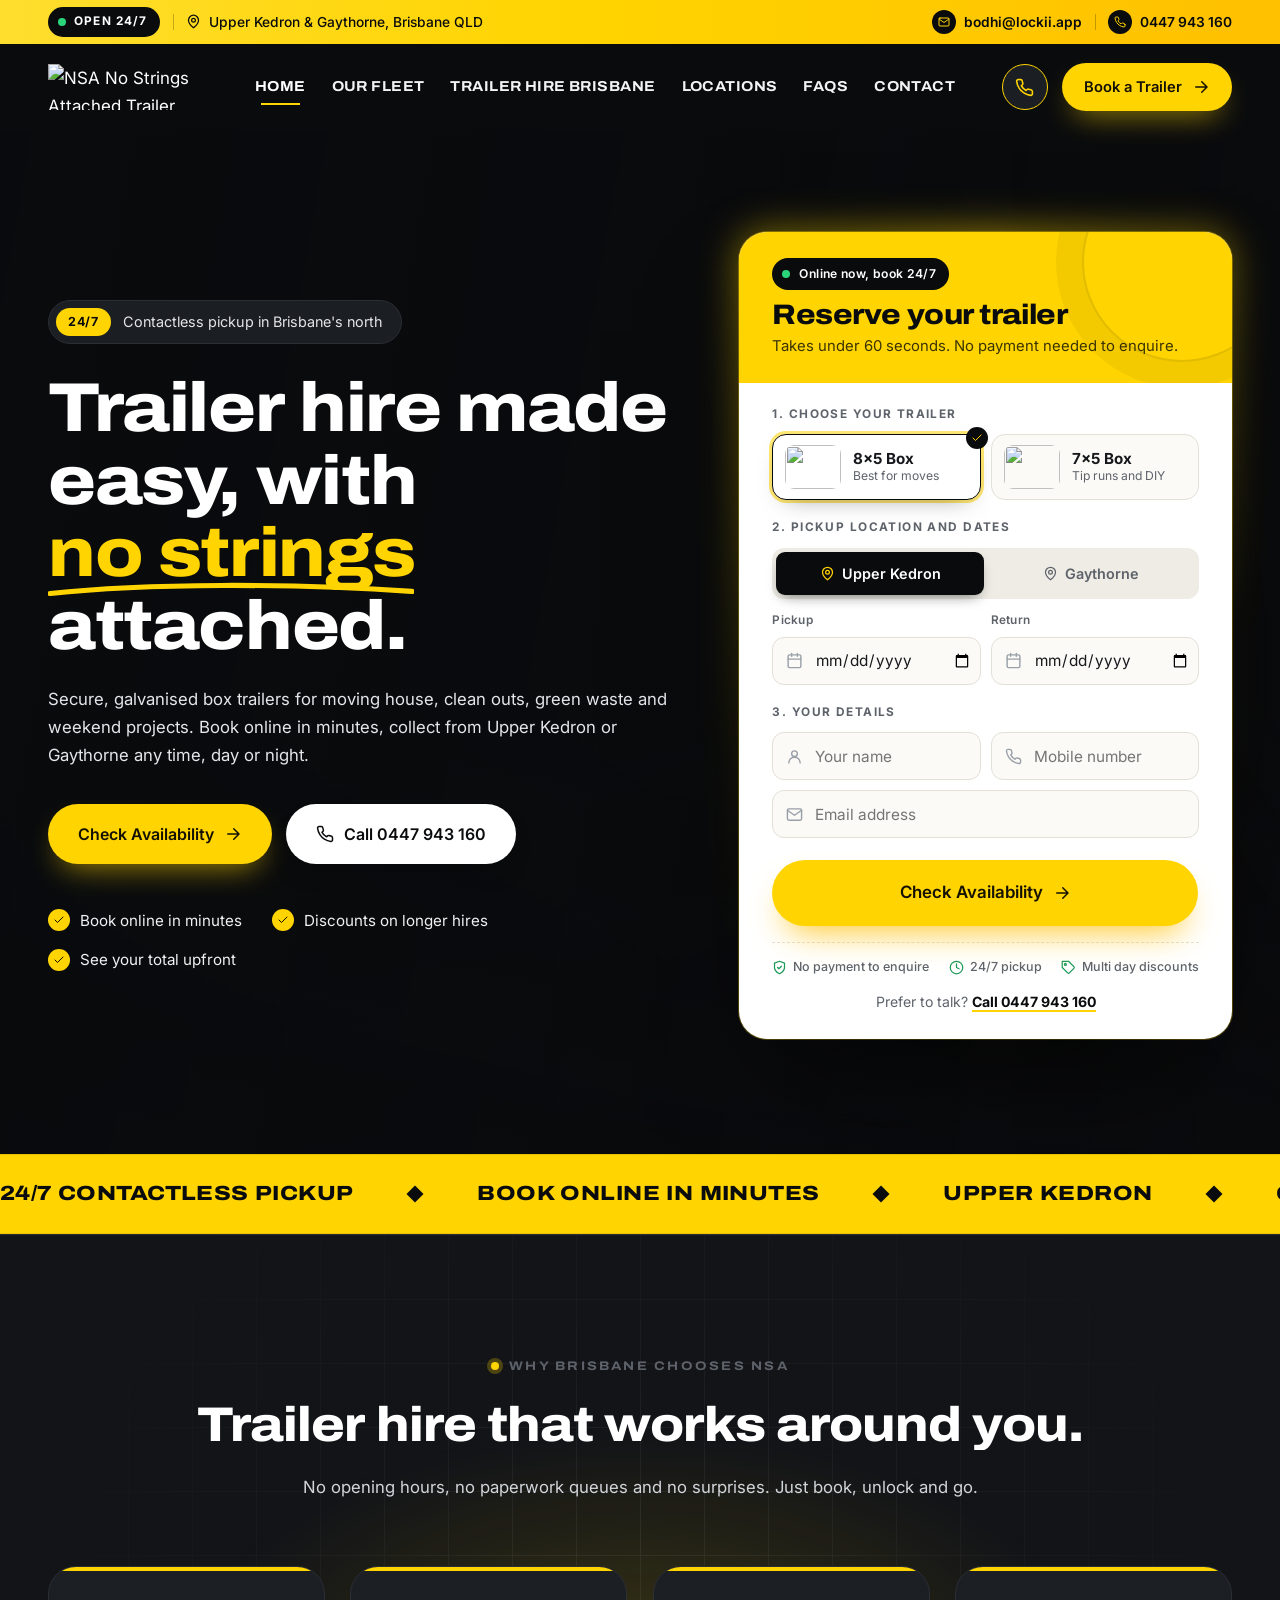
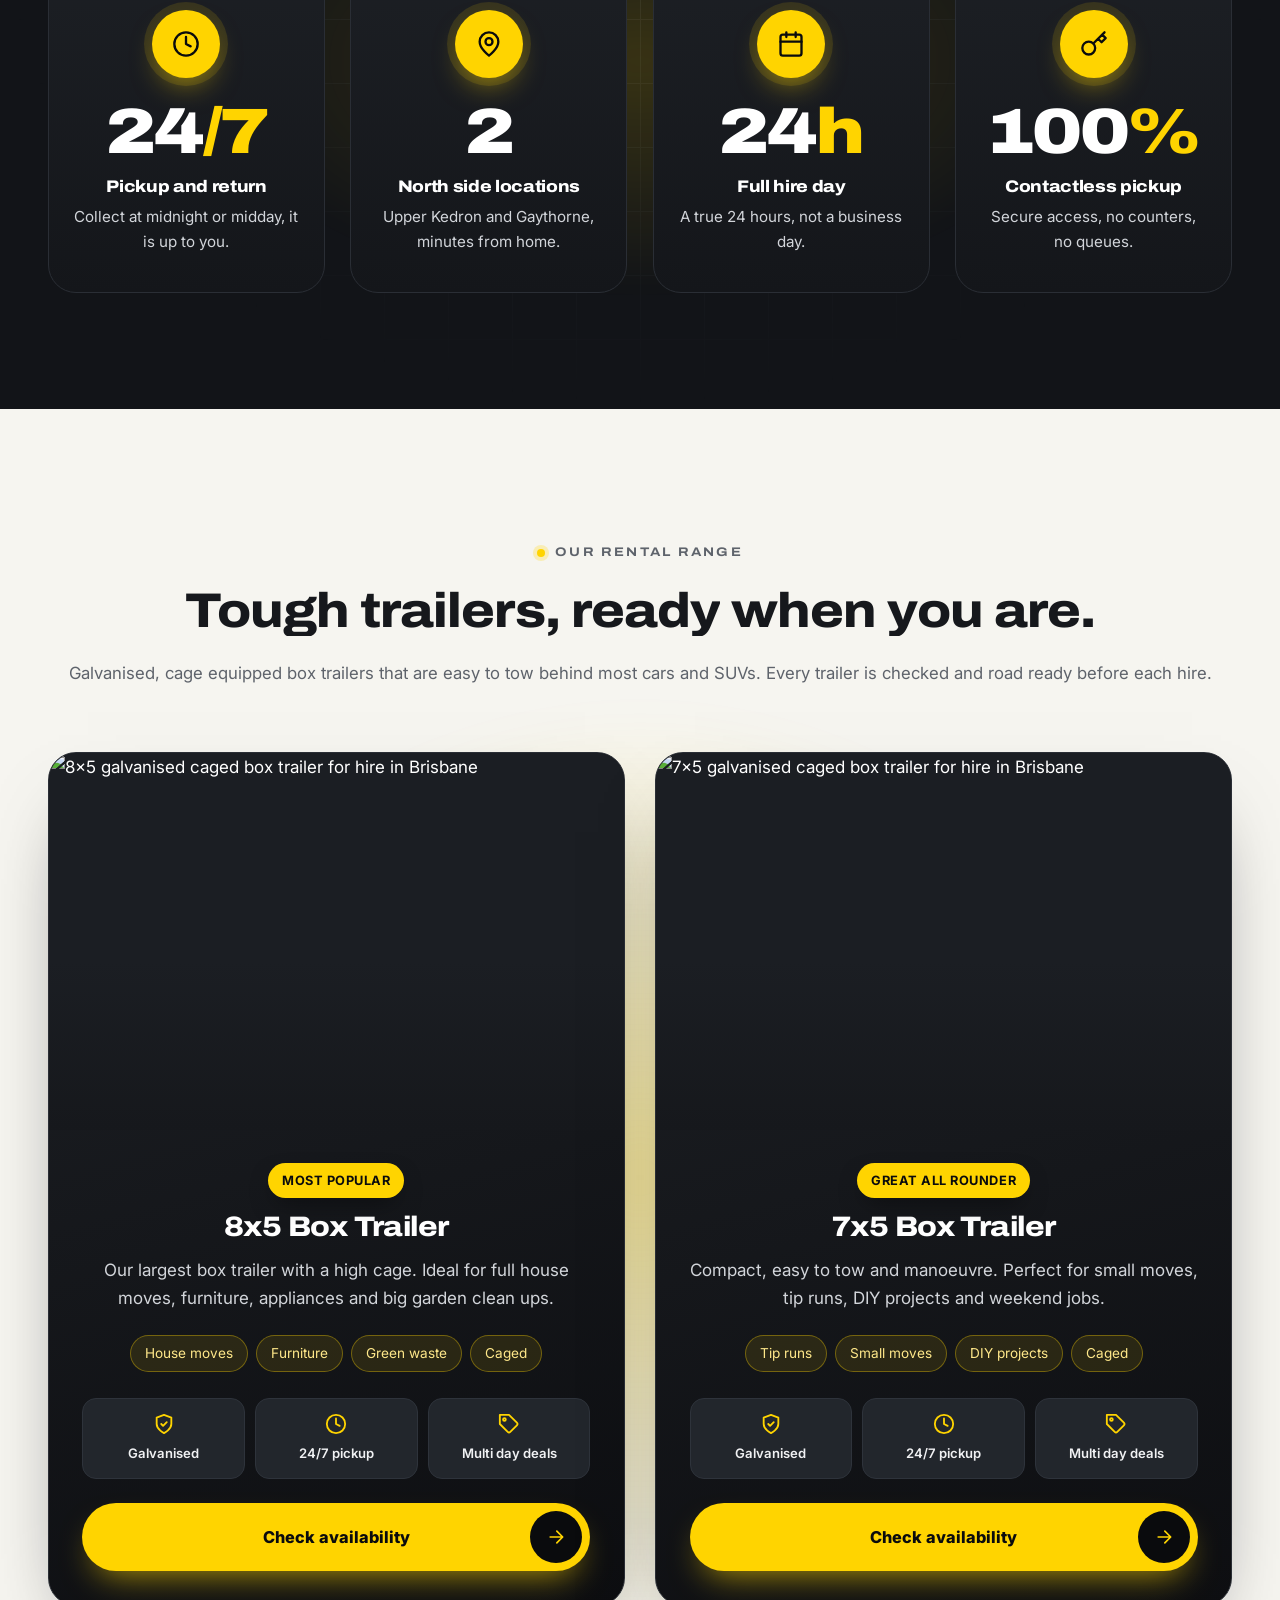
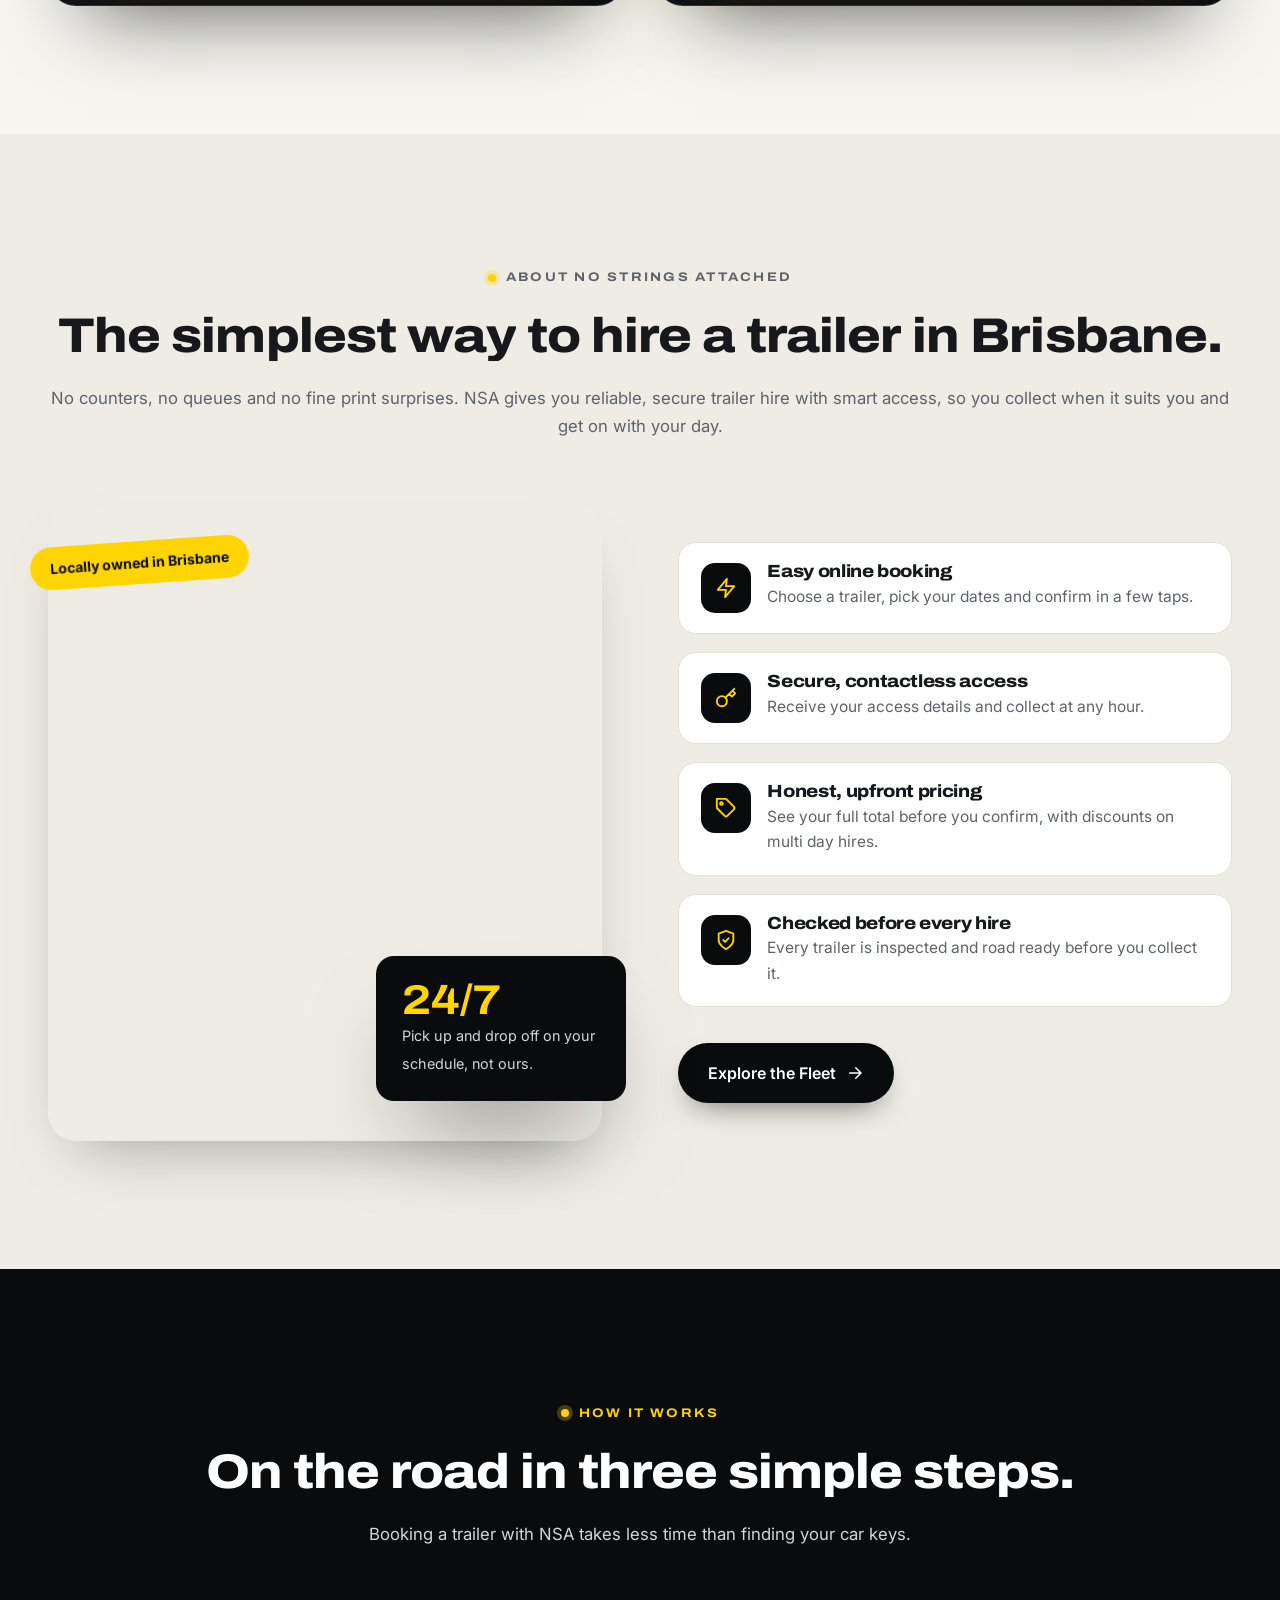
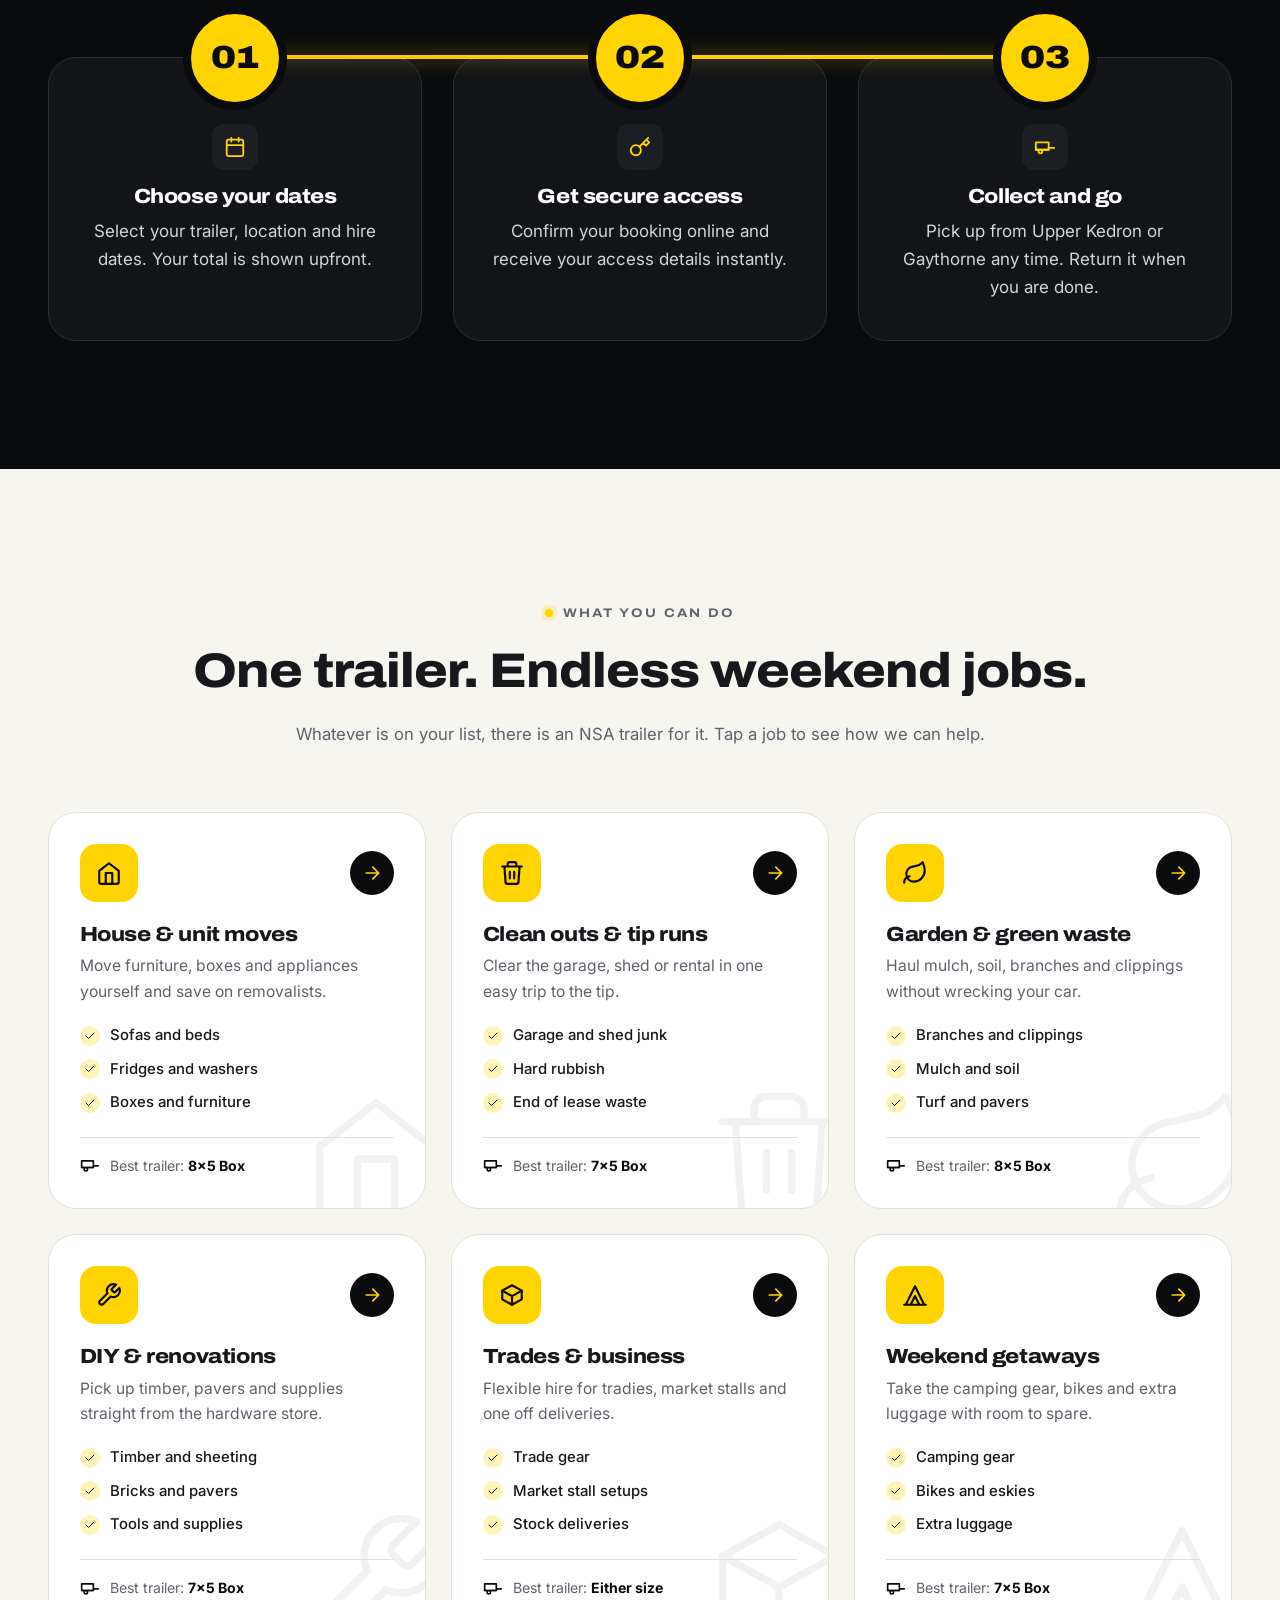
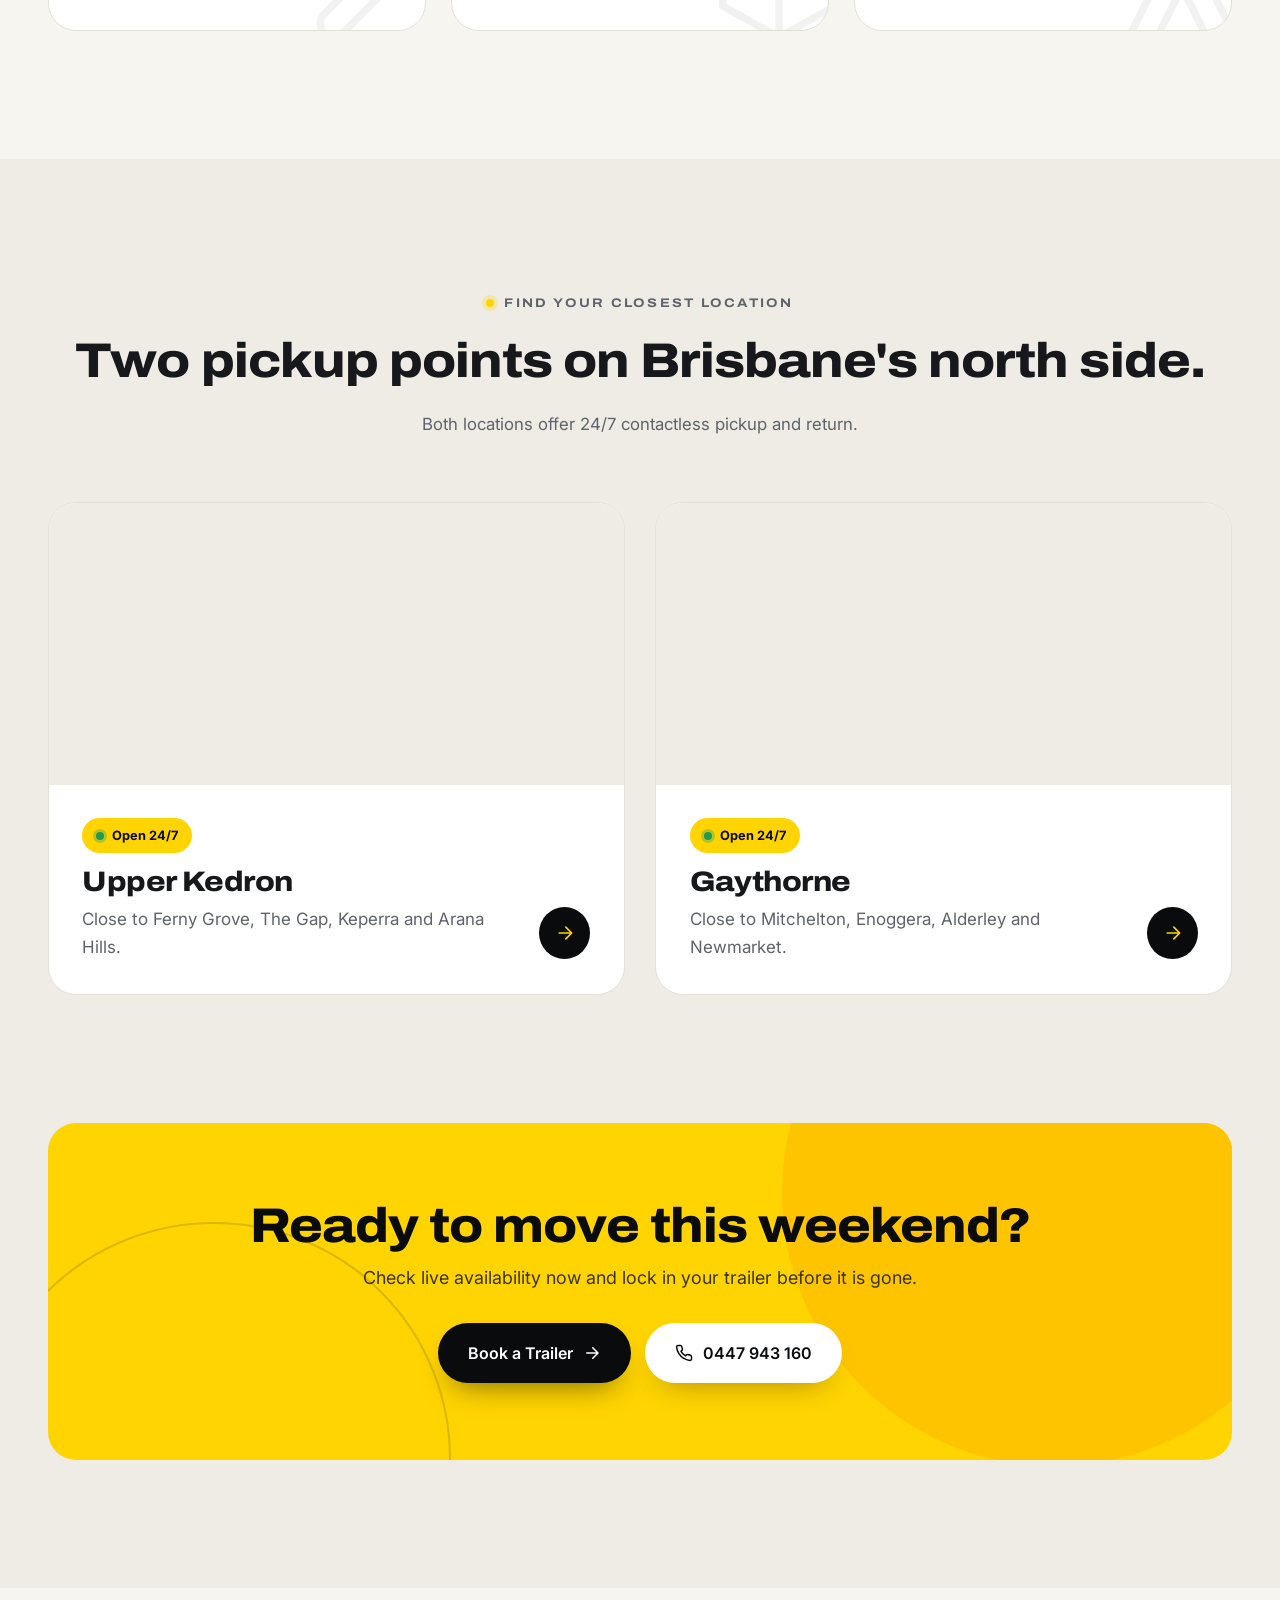
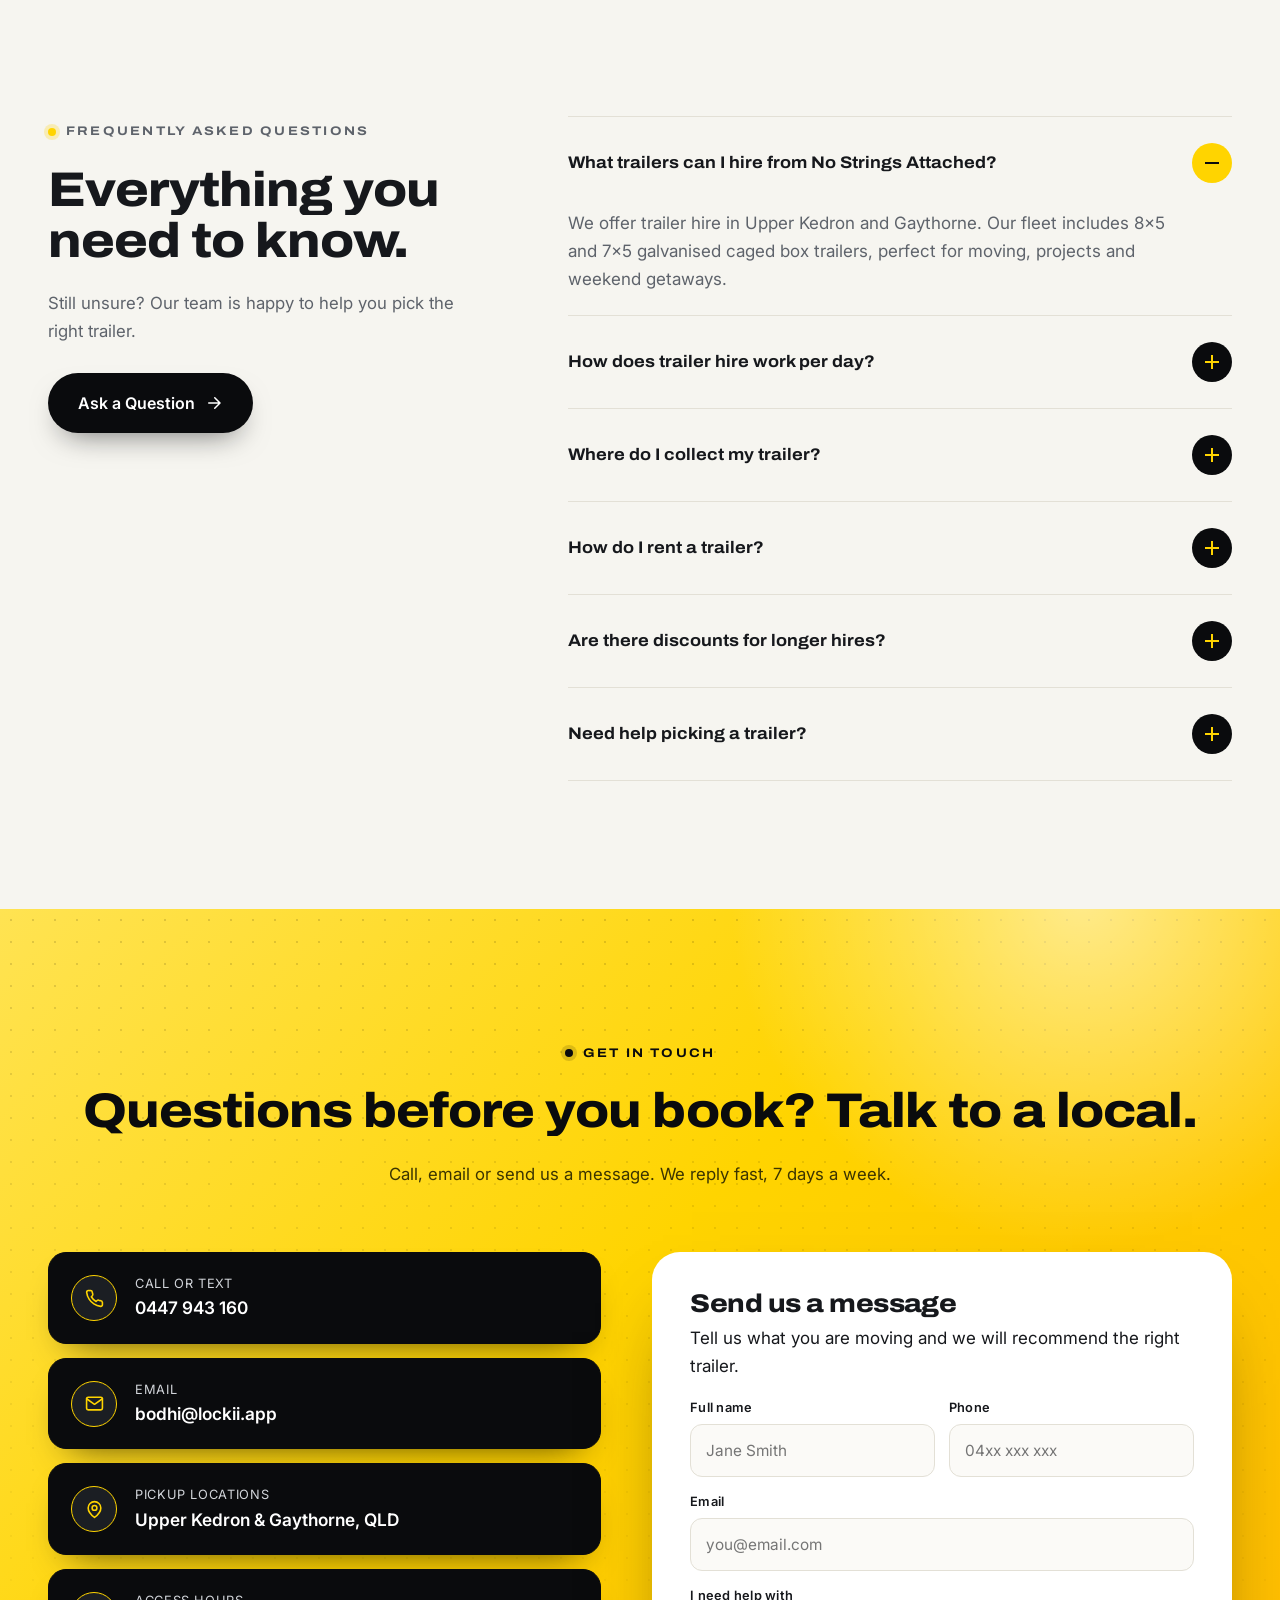
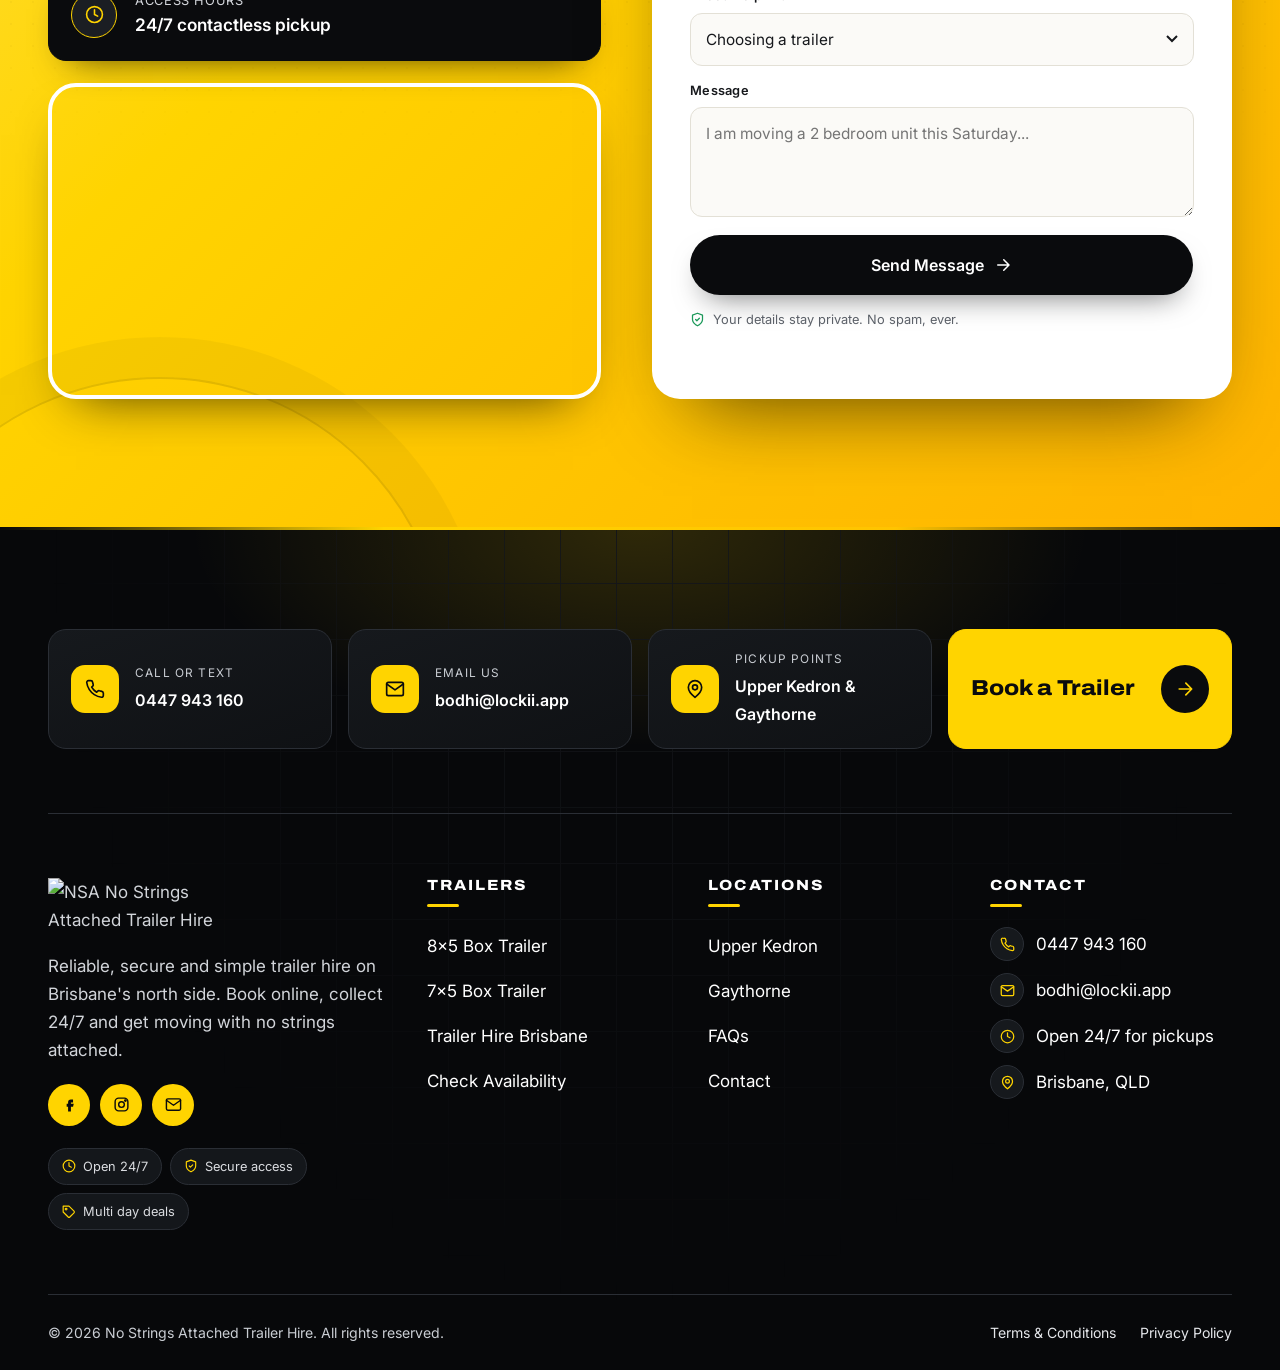
==== commit 5c229ede: "Mobile fixes: 16px form inputs, date fields fit on small phones" ====
--- a/index.html
+++ b/index.html
@@ -13,7 +13,7 @@
 <meta name="theme-color" content="#0A0B0D">
 <link rel="icon" href="https://cdn.lockii.app/f924369c-811d-4f8e-b768-aecd5cfa0ce8.png?class=md">
 <link rel="preconnect" href="https://fonts.googleapis.com"><link rel="preconnect" href="https://fonts.gstatic.com" crossorigin><link href="https://fonts.googleapis.com/css2?family=Archivo:wdth,wght@62..125,400..900&family=Inter:wght@400;500;600;700&display=swap" rel="stylesheet">
-<link rel="stylesheet" href="nsa.css?v=d095c38e">
+<link rel="stylesheet" href="nsa.css?v=cf2ac1f5">
 <script type="application/ld+json">{"@context": "https://schema.org", "@type": "LocalBusiness", "name": "No Strings Attached Trailer Hire", "url": "https://www.nsatrailers.com.au/", "telephone": "+61447943160", "email": "bodhi@lockii.app", "image": "https://cdn.lockii.app/f924369c-811d-4f8e-b768-aecd5cfa0ce8.png?class=md", "areaServed": ["Upper Kedron", "Gaythorne", "Brisbane"], "address": {"@type": "PostalAddress", "addressLocality": "Brisbane", "addressRegion": "QLD", "addressCountry": "AU"}, "openingHours": "Mo-Su 00:00-23:59"}</script>
 <script type="application/ld+json">{"@context": "https://schema.org", "@type": "FAQPage", "mainEntity": [{"@type": "Question", "name": "What trailers can I hire from No Strings Attached?", "acceptedAnswer": {"@type": "Answer", "text": "We offer trailer hire in Upper Kedron and Gaythorne. Our fleet includes 8x5 and 7x5 galvanised caged box trailers, perfect for moving, projects and weekend getaways."}}, {"@type": "Question", "name": "How does trailer hire work per day?", "acceptedAnswer": {"@type": "Answer", "text": "Our daily hire period is 24 hours. You will see your total before confirming your booking. Rates vary by trailer and longer hires are discounted."}}, {"@type": "Question", "name": "Where do I collect my trailer?", "acceptedAnswer": {"@type": "Answer", "text": "Pick up your trailer at Upper Kedron or Gaythorne. Book online, receive your secure access details and collect your trailer at your convenience. Call 0447 943 160 for assistance."}}, {"@type": "Question", "name": "How do I rent a trailer?", "acceptedAnswer": {"@type": "Answer", "text": "Select your trailer, location and dates to book online in minutes. You will see all availability and your total before confirming. Need help? Email bodhi@lockii.app or call 0447 943 160."}}, {"@type": "Question", "name": "Are there discounts for longer hires?", "acceptedAnswer": {"@type": "Answer", "text": "Yes. We offer discounts for multi day and extended trailer hires. The total depends on the trailer and duration, so check your dates on the booking form or contact us for details."}}, {"@type": "Question", "name": "Need help picking a trailer?", "acceptedAnswer": {"@type": "Answer", "text": "If you are not sure which trailer is right for your job, just ask. Our team is happy to help you choose the best fit."}}]}</script>
 </head>
@@ -449,6 +449,6 @@
   <span class="to-top__arrow"><svg viewBox="0 0 24 24" fill="none" stroke="currentColor" stroke-width="2" stroke-linecap="round" stroke-linejoin="round" aria-hidden="true"><path d="M12 19V5M5 12l7-7 7 7"/></svg></span>
 </button>
 
-<script src="nsa.js?v=d095c38e" defer></script>
+<script src="nsa.js?v=cf2ac1f5" defer></script>
 </body>
 </html>
--- a/nsa.css
+++ b/nsa.css
@@ -770,49 +770,80 @@
 .socials a,.socials a[aria-label="Facebook"],.socials a[aria-label="Instagram"],.socials a[aria-label="Email"]{background:var(--brand);color:var(--ink)}
 .socials a:hover,.socials a[aria-label="Facebook"]:hover,.socials a[aria-label="Instagram"]:hover,.socials a[aria-label="Email"]:hover{background:var(--white);color:var(--ink)}
 
-/* ===== SEO guide: long article with Read more + sticky benefits card ===== */
-.guide-section{background:radial-gradient(ellipse at 80% 0%,rgba(255,212,0,.08),transparent 55%),var(--ink)}
-.guide-title{font-size:clamp(2.2rem,4.6vw,4.6rem);text-transform:uppercase;font-stretch:118%;line-height:1.02;color:var(--white)}
-.outline-fill{display:inline;color:transparent;-webkit-text-stroke:1.5px var(--brand);background:linear-gradient(90deg,var(--brand),var(--brand)) no-repeat 0 0/0% 100%;-webkit-background-clip:text;background-clip:text;transition:background-size 1.8s var(--ease) .3s}
-.guide-title.is-in .outline-fill{background-size:100% 100%}
-.guide-layout{display:grid;grid-template-columns:minmax(0,1.45fr) minmax(0,.9fr);gap:clamp(30px,5vw,80px);align-items:start}
-.guide{position:relative;color:#DADDE2}
-.guide__body{--collapsed:620px;max-height:var(--collapsed);overflow:hidden;transition:max-height .8s var(--ease)}
-.guide__body p{color:#D2D5DA;font-size:1.04rem;margin:0 0 18px}
-.guide__body h3{font-family:var(--font-body);font-stretch:100%;text-transform:uppercase;letter-spacing:.01em;font-size:1.08rem;font-weight:800;color:var(--white);margin:36px 0 14px}
-.guide__body ul{list-style:none;margin:0 0 20px;padding:0;display:grid;gap:10px}
-.guide__body li{position:relative;padding-left:22px;color:#E6E8EB}
-.guide__body li::before{content:"";position:absolute;left:2px;top:.62em;width:7px;height:7px;border-radius:50%;background:var(--brand)}
-.guide__body li b{color:var(--white)}
-.guide__strong{color:var(--white)!important;font-weight:700}
-.guide__fade{position:absolute;left:0;right:0;bottom:72px;height:200px;pointer-events:none;background:linear-gradient(180deg,rgba(10,11,13,0),var(--ink) 88%);transition:opacity .5s}
+/* ===== SEO guide: benefits grid + table of contents + collapsible article ===== */
+.guide-title{font-size:clamp(2rem,4vw,3.8rem)}
+.marker{position:relative;white-space:normal;background:linear-gradient(transparent 62%,var(--brand) 62%,var(--brand) 92%,transparent 92%) no-repeat 0 0/0% 100%;transition:background-size 1.4s var(--ease) .3s;padding:0 .1em}
+.guide-title.is-in .marker{background-size:100% 100%}
+.gbenefits{display:grid;grid-template-columns:repeat(3,1fr);gap:14px;margin-bottom:clamp(26px,3vw,40px)}
+.gbenefit{display:flex;align-items:center;gap:14px;background:var(--white);border:1px solid var(--line);border-radius:var(--radius);padding:16px 18px;transition:transform .45s var(--ease),box-shadow .45s,border-color .4s}
+.gbenefit:hover{transform:translateY(-4px);border-color:var(--brand);box-shadow:var(--shadow)}
+.gbenefit p{margin:0;font-weight:600;color:var(--ink);font-size:.96rem;line-height:1.4}
+.gbenefit__icon{width:44px;height:44px;flex:none;border-radius:12px;background:var(--ink);color:var(--brand);display:grid;place-items:center}
+.gbenefit__icon svg{width:20px;height:20px}
+.guide{position:relative;display:grid;grid-template-columns:260px minmax(0,1fr);gap:clamp(24px,4vw,60px);background:var(--white);border:1px solid var(--line);border-radius:var(--radius-lg);padding:clamp(24px,3.5vw,50px);box-shadow:0 30px 70px -45px rgba(10,11,13,.35);scroll-margin-top:130px}
+.guide__toc{position:sticky;top:130px;align-self:start;background:var(--ink);color:var(--white);border-radius:var(--radius);padding:22px 18px}
+.guide__toc small{display:block;color:var(--brand);font-weight:800;font-size:.72rem;letter-spacing:.14em;text-transform:uppercase;margin:0 0 12px 6px}
+.guide__toc ol{list-style:none;margin:0;padding:0;display:grid;gap:2px}
+.guide__toc a{display:flex;gap:12px;align-items:baseline;padding:9px 8px;border-radius:10px;font-size:.92rem;font-weight:500;color:#E4E6EA;transition:background .3s,color .3s,transform .3s var(--ease)}
+.guide__toc a span{font-family:var(--font-head);font-weight:800;font-size:.78rem;color:var(--brand)}
+.guide__toc a:hover,.guide__toc a.is-active{background:var(--brand);color:var(--ink);transform:translateX(4px)}
+.guide__toc a:hover span,.guide__toc a.is-active span{color:var(--ink)}
+.guide__main{position:relative;min-width:0}
+.guide__body{--collapsed:520px;max-height:var(--collapsed);overflow:hidden;transition:max-height .8s var(--ease)}
+.guide__body > p:first-child{font-size:1.14rem;color:var(--ink);font-weight:500}
+.guide__body p{color:var(--muted);margin:0 0 16px}
+.guide__body h3{font-size:clamp(1.25rem,1.6vw,1.55rem);color:var(--ink);margin:34px 0 12px;padding-top:24px;border-top:1px solid var(--line);scroll-margin-top:130px}
+.guide__body ul{list-style:none;margin:0 0 18px;padding:0;display:grid;grid-template-columns:1fr 1fr;gap:10px 18px}
+.guide__body li{position:relative;padding:12px 14px 12px 40px;background:var(--paper);border-radius:12px;color:var(--text);font-size:.95rem;line-height:1.45}
+.guide__body li::before{content:"";position:absolute;left:14px;top:15px;width:16px;height:16px;border-radius:50%;background:var(--brand) url("data:image/svg+xml,%3Csvg xmlns='http://www.w3.org/2000/svg' viewBox='0 0 24 24' fill='none' stroke='%230A0B0D' stroke-width='3.5' stroke-linecap='round' stroke-linejoin='round'%3E%3Cpath d='M20 6 9 17l-5-5'/%3E%3C/svg%3E") center/10px no-repeat}
+.guide__body li b{color:var(--ink)}
+.guide__strong{color:var(--ink)!important;font-weight:700;border-left:4px solid var(--brand);padding-left:14px}
+.guide__fade{position:absolute;left:0;right:0;bottom:72px;height:180px;pointer-events:none;background:linear-gradient(180deg,rgba(255,255,255,0),var(--white) 88%);transition:opacity .5s}
 .guide.is-open .guide__fade{opacity:0}
-.guide__actions{padding-top:22px}
-.guide__toggle{display:inline-flex;align-items:center;gap:10px;padding:13px 24px;border-radius:999px;background:#1A1608;border:1.5px solid rgba(255,212,0,.55);color:var(--brand);font-weight:700;font-size:1rem;cursor:pointer;transition:background .35s,color .35s,transform .35s var(--ease),box-shadow .35s}
-.guide__toggle svg{width:18px;height:18px}
+.guide__actions{padding-top:20px;text-align:center}
+.guide__toggle{display:inline-flex;align-items:center;gap:10px;padding:14px 28px;border-radius:999px;background:var(--ink);border:0;color:var(--white);font-weight:700;font-size:1rem;cursor:pointer;transition:background .35s,color .35s,transform .35s var(--ease),box-shadow .35s}
+.guide__toggle svg{width:18px;height:18px;color:var(--brand)}
 .guide__toggle:hover{background:var(--brand);color:var(--ink);transform:translateY(-2px);box-shadow:0 14px 30px -12px rgba(255,212,0,.6)}
+.guide__toggle:hover svg{color:var(--ink)}
 .guide__chev{display:inline-grid;transition:transform .45s var(--ease)}
 .guide.is-open .guide__chev{transform:rotate(180deg)}
-.benefits{position:sticky;top:130px;background:linear-gradient(170deg,#1C1A12 0%,#121316 55%,#0E0F12 100%);border:1px solid rgba(255,212,0,.45);border-radius:var(--radius-lg);padding:clamp(26px,3vw,38px);box-shadow:0 40px 80px -40px rgba(255,212,0,.25)}
-.benefits__pill{display:inline-flex;align-items:center;gap:8px;padding:7px 14px;border-radius:999px;background:#221D08;border:1px solid rgba(255,212,0,.35);color:var(--brand);font-size:.74rem;font-weight:700;letter-spacing:.12em;text-transform:uppercase}
-.benefits__pill i{width:7px;height:7px;border-radius:50%;background:var(--brand);box-shadow:0 0 0 3px rgba(255,212,0,.25)}
-.benefits__title{font-size:clamp(2rem,3vw,2.8rem);text-transform:uppercase;font-stretch:120%;color:var(--white);margin:16px 0 18px}
-.benefits__list{list-style:none;margin:0 0 22px;padding:0}
-.benefits__list li{display:flex;gap:14px;align-items:flex-start;padding:14px 0;border-bottom:1px solid #24272D;color:#F0F1F3;font-weight:500}
-.benefits__list li:last-child{border-bottom:0}
-.benefits__list .check{width:30px;height:30px;border-radius:9px;flex:none;box-shadow:0 8px 18px -8px rgba(255,212,0,.7)}
-.benefits__list .check svg{width:15px;height:15px}
-.benefits__best{border:1px dashed rgba(255,212,0,.45);border-radius:var(--radius);padding:16px 18px;margin-bottom:20px;background:#15140F}
-.benefits__best small{display:block;color:var(--brand);font-weight:800;font-size:.74rem;letter-spacing:.12em;text-transform:uppercase;margin-bottom:6px}
-.benefits__best p{margin:0;color:#F0F1F3}
+.guide__cta{grid-column:1/-1;display:flex;align-items:center;justify-content:space-between;gap:20px;flex-wrap:wrap;background:var(--brand);border-radius:var(--radius);padding:20px 24px}
+.guide__cta small{display:block;font-weight:800;font-size:.72rem;letter-spacing:.14em;text-transform:uppercase;color:#4A4100}
+.guide__cta p{margin:0;font-weight:600;color:var(--ink)}
+.guide__cta .btn--brand{background:var(--ink);color:var(--white)}
+.guide__cta .btn--brand::after{background:var(--white)}
+.guide__cta .btn--brand:hover{color:var(--ink)}
+.guide__cta .btn--brand svg{color:var(--brand)}
+.guide__cta .btn--brand:hover svg{color:var(--ink)}
 @media (max-width:1024px){
-  .guide-layout{grid-template-columns:1fr}
-  .benefits{position:static}
+  .gbenefits{grid-template-columns:1fr 1fr}
+  .guide{grid-template-columns:1fr}
+  .guide__toc{position:static}
+  .guide__toc ol{grid-template-columns:1fr 1fr}
+}
+@media (max-width:720px){
+  .gbenefits{grid-template-columns:1fr}
+  .gbenefit{text-align:left}
+  .guide,.guide__body{text-align:left}
+  .guide__toc ol{grid-template-columns:1fr}
+  .guide__body ul{grid-template-columns:1fr}
   .guide__body{--collapsed:560px}
-}
-@media (max-width:720px){
-  .guide,.guide__body{text-align:left}
-  .guide__actions{text-align:center}
+  .guide__cta{flex-direction:column;align-items:stretch;text-align:center}
 }
 /* Rental card badge sits above the title, no text on images */
 .fleet-card__body .fleet-card__chip{position:static;display:inline-block;align-self:center;width:max-content;transform:none;margin:0 0 14px;left:auto!important}
+/* Keep the sticky contents menu inside the article row, never over the Best for strip */
+.guide__side{position:relative;align-self:stretch;min-width:0}
+.guide__side .guide__toc{position:sticky;top:130px}
+@media (max-width:1024px){.guide__side .guide__toc{position:static}}
+/* iOS Safari zooms into inputs under 16px: keep form text at 16px on touch screens */
+@media (max-width:1024px){.field input,.field select,.field textarea,.qf__field input{font-size:16px}}
+/* Date fields: never wider than their column (iOS/Android give date inputs a minimum width) */
+.form-grid{grid-template-columns:minmax(0,1fr) minmax(0,1fr)}
+.form-grid > *{min-width:0}
+.field input,.field select,.field textarea{min-width:0;max-width:100%}
+.field input[type="date"]{-webkit-appearance:none;appearance:none;display:block;text-align:left;min-height:48px;line-height:1.2}
+.field input[type="date"]::-webkit-date-and-time-value{text-align:left}
+.qf__field input[type="date"]{padding-right:8px}
+@media (max-width:720px){.form-grid:not(.qf__dates){grid-template-columns:minmax(0,1fr)}}
+@media (max-width:360px){.qf .qf__dates{grid-template-columns:minmax(0,1fr)}}
